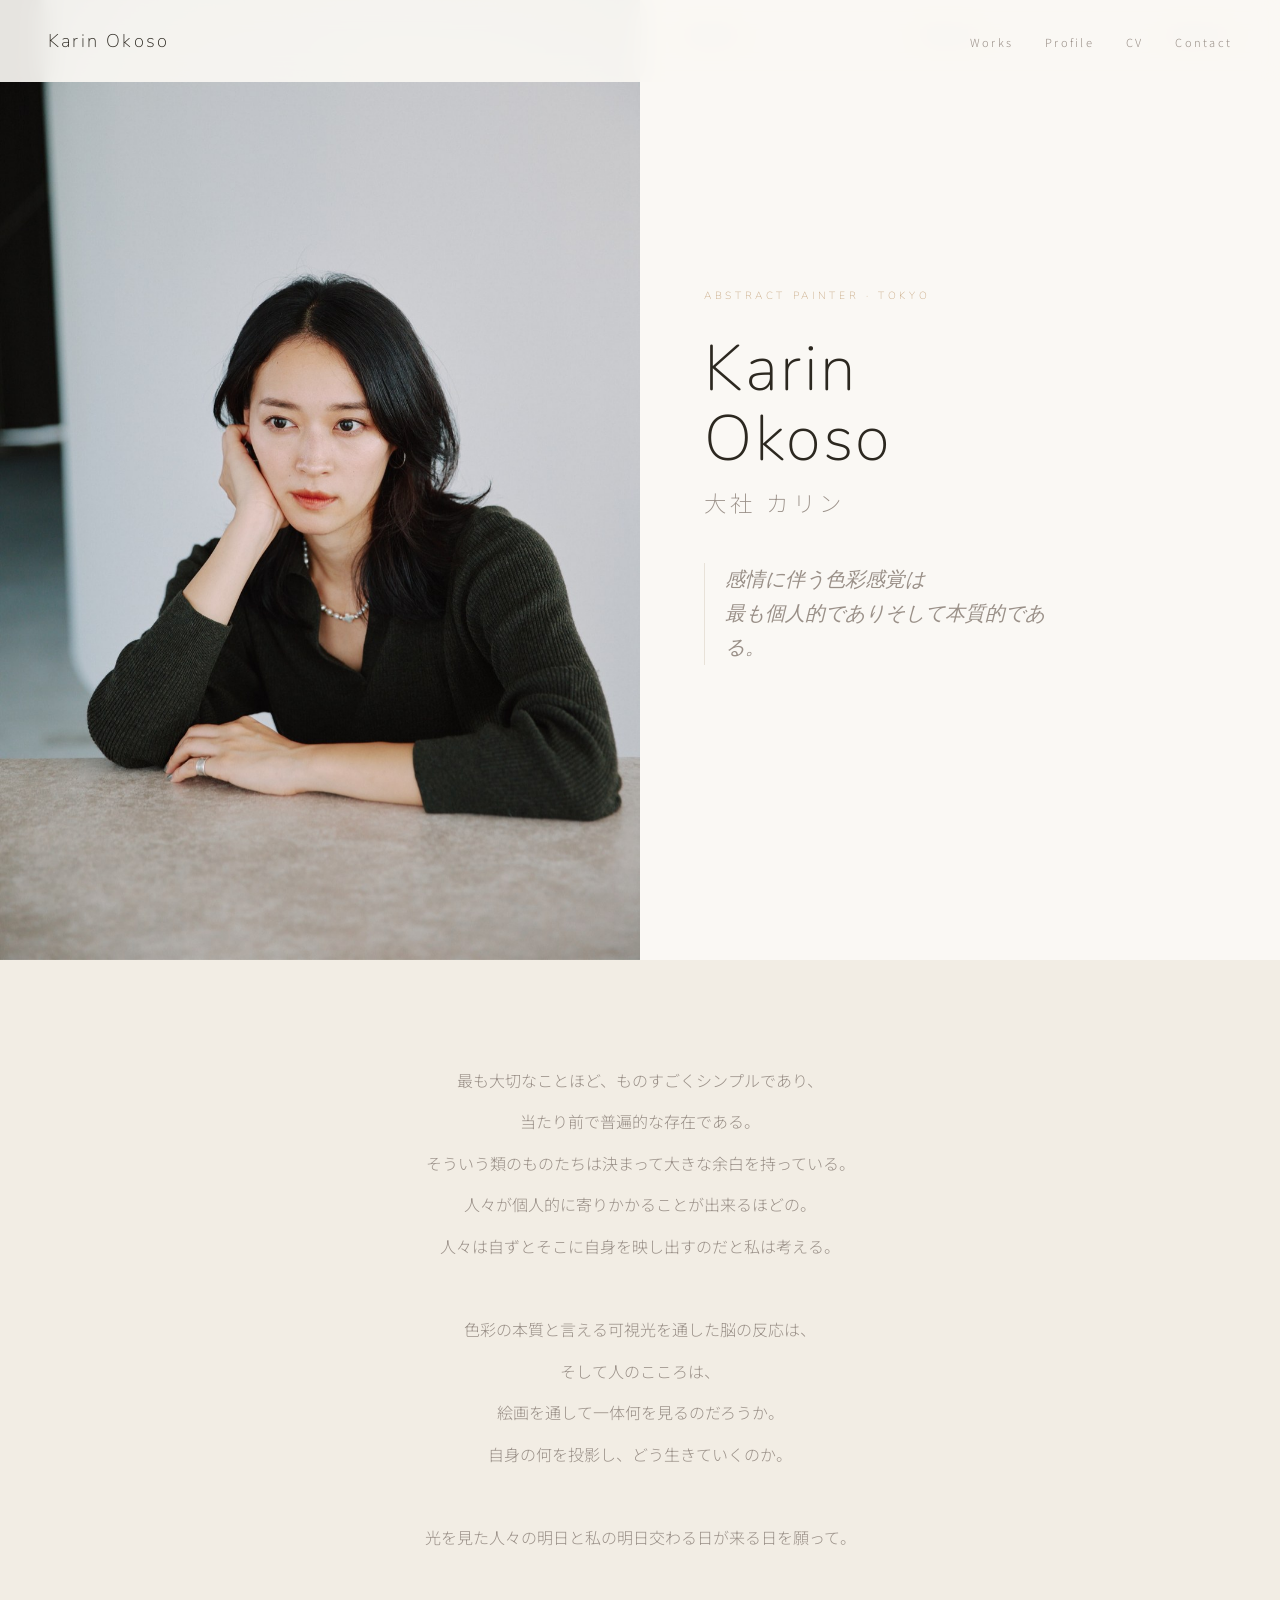
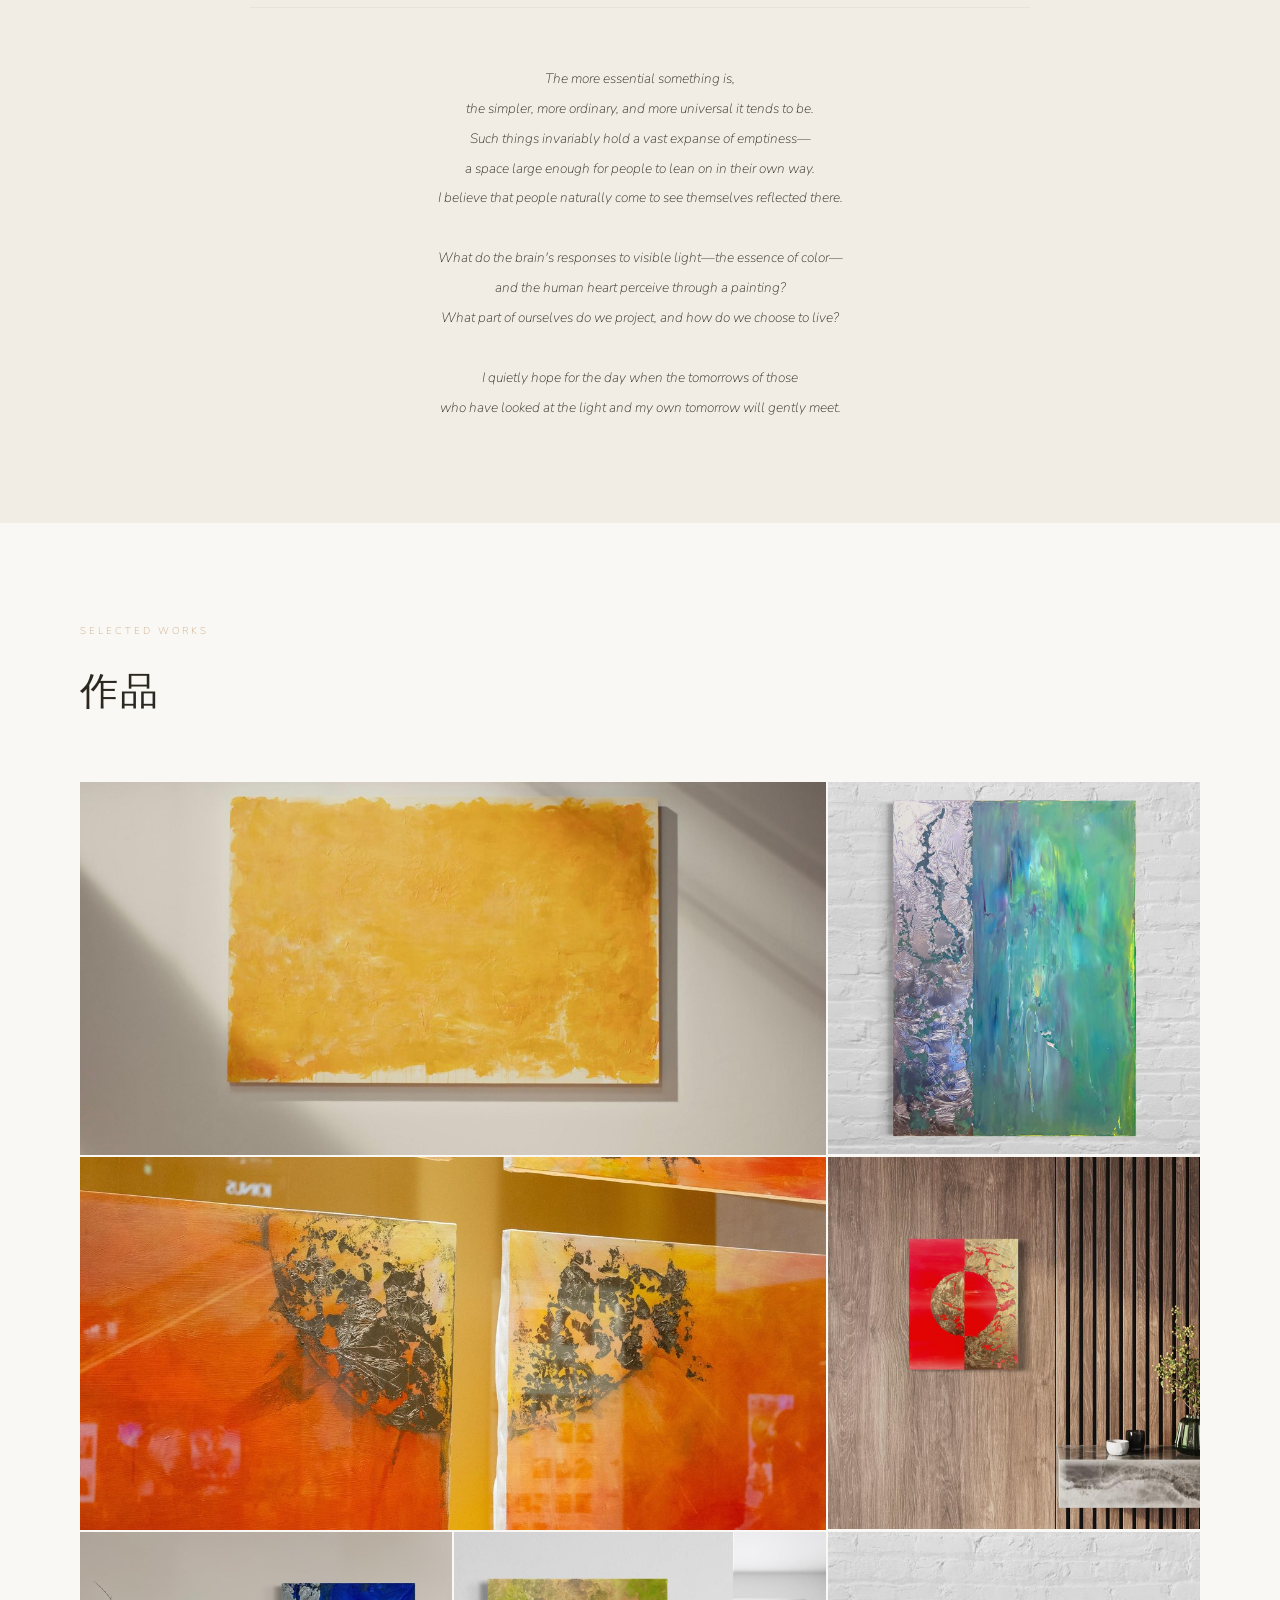
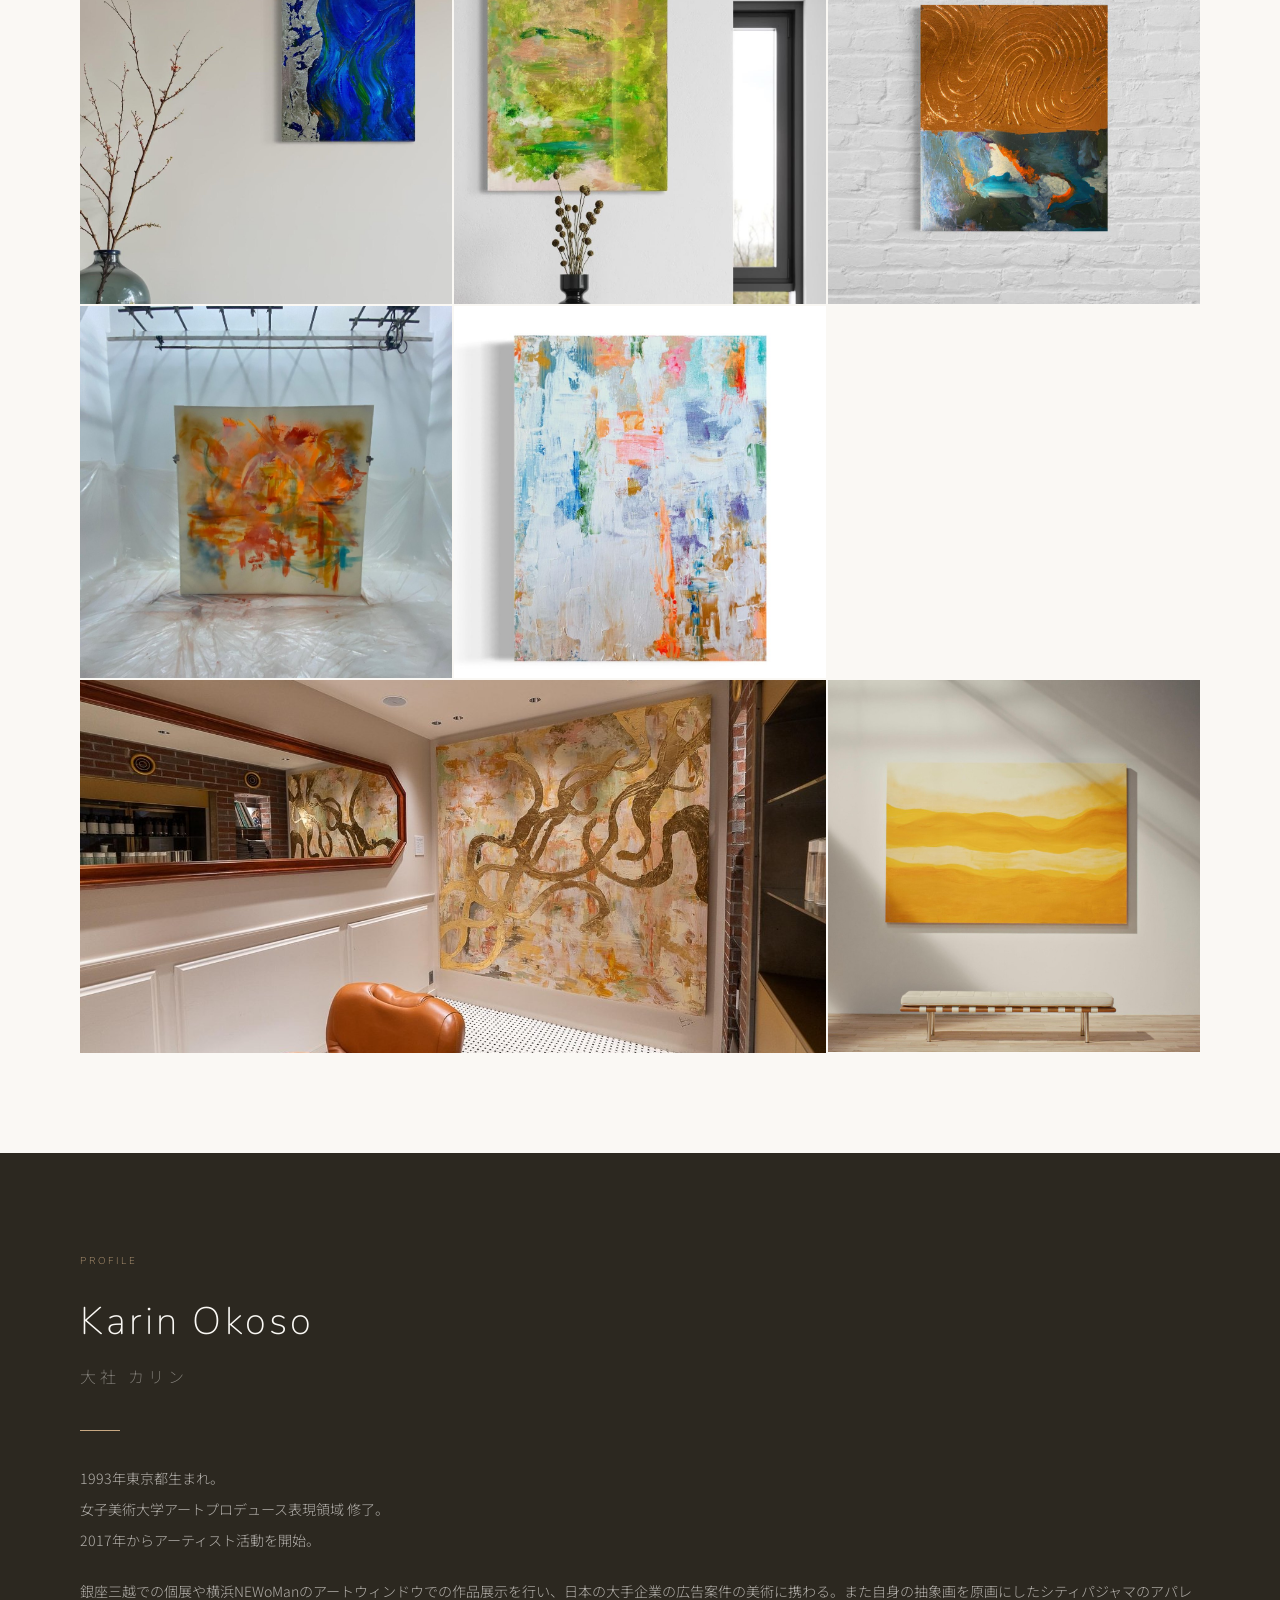
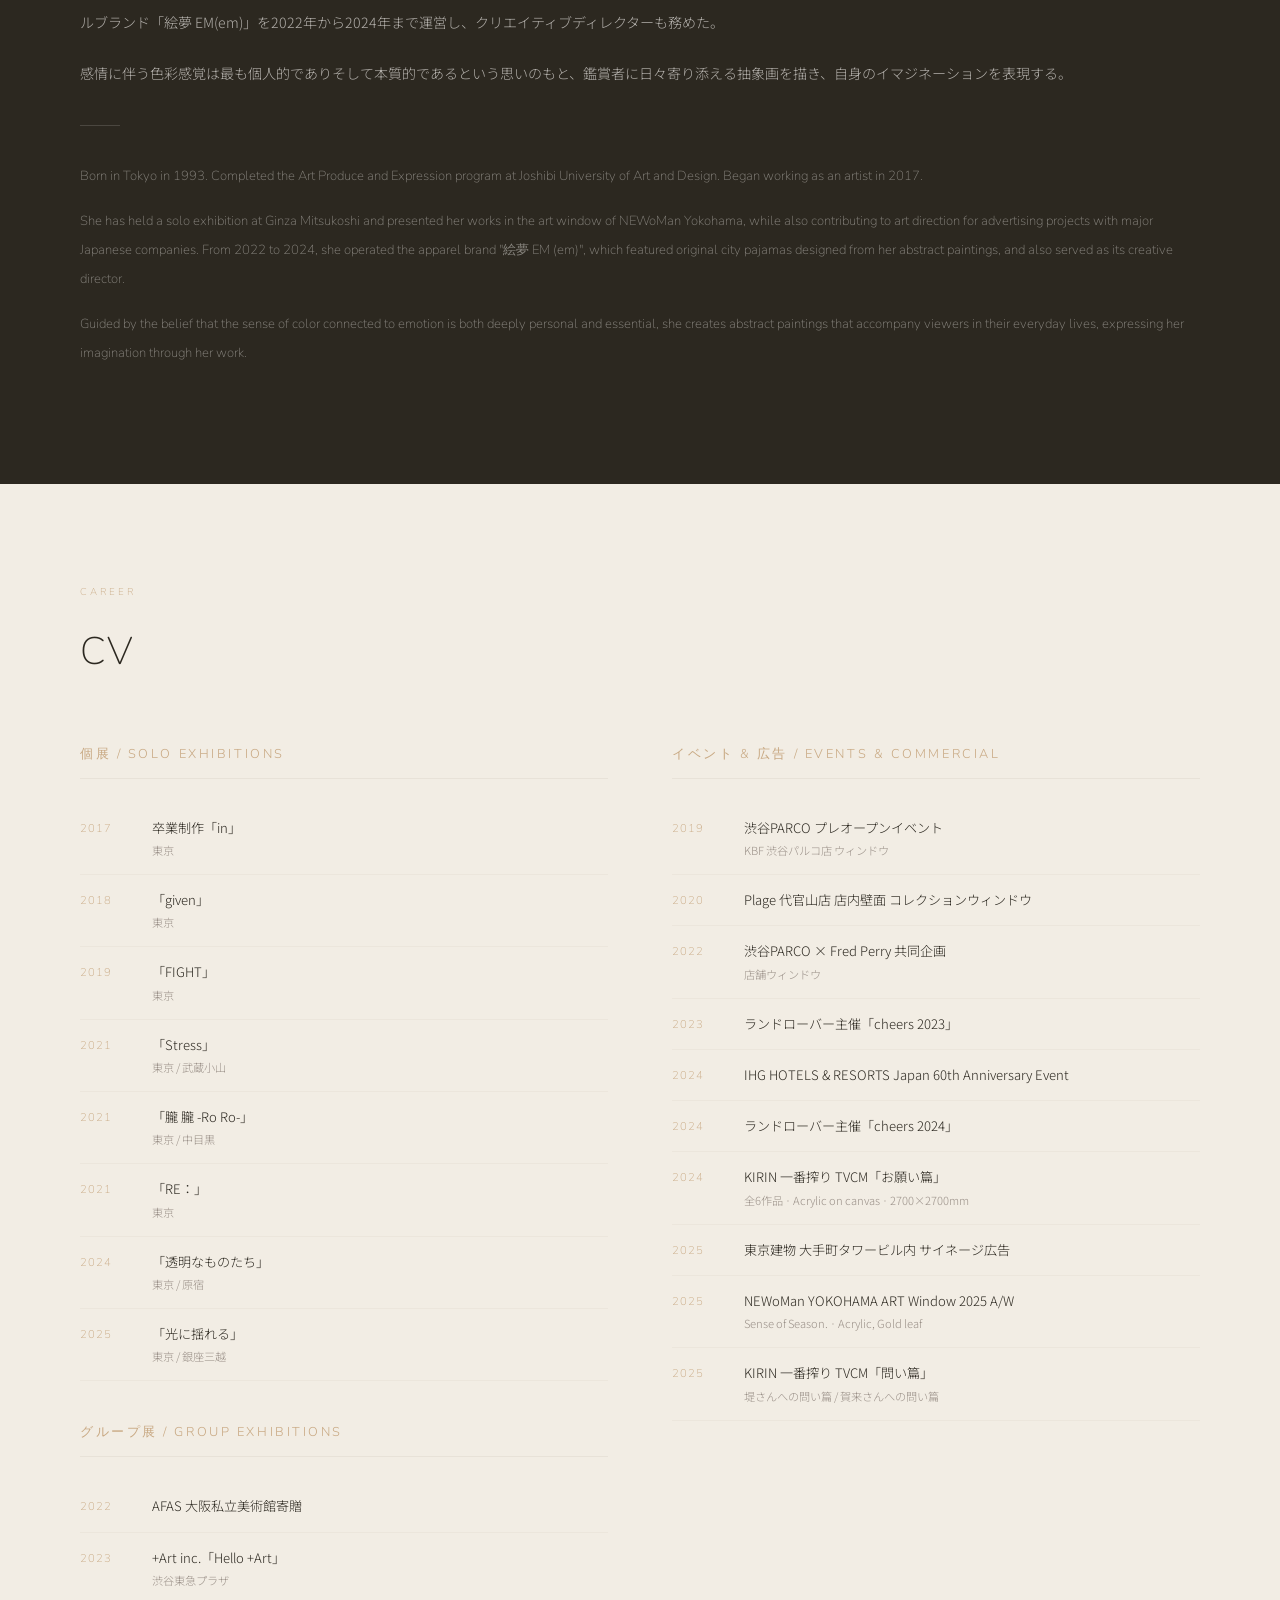
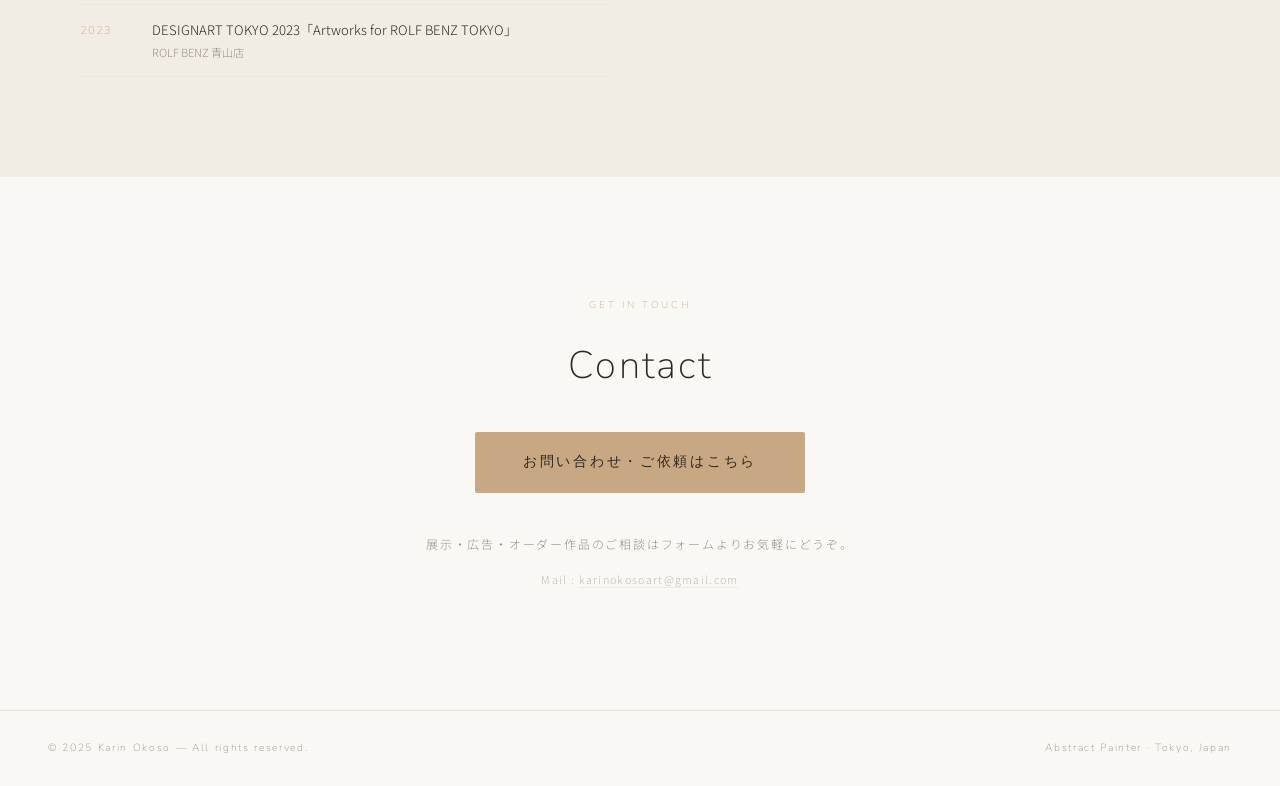
==== index.html @ 52ccb645 "Add files via upload" ====
<!DOCTYPE html>
<html lang="ja">
<head>
<meta charset="UTF-8"/>
<meta name="viewport" content="width=device-width,initial-scale=1.0"/>
<title>Karin Okoso — Artist</title>
<link rel="preconnect" href="https://fonts.googleapis.com"/>
<link rel="preconnect" href="https://fonts.gstatic.com" crossorigin/>
<link href="https://fonts.googleapis.com/css2?family=Nunito:ital,wght@0,200;0,300;0,400;1,200;1,300&family=Noto+Sans+JP:wght@200;300;400&display=swap" rel="stylesheet"/>
<style>
*,*::before,*::after{box-sizing:border-box;margin:0;padding:0}
:root{
  --cream:#faf8f4;
  --warm:#f2ede4;
  --stone:#e8e2d8;
  --muted:#9a9088;
  --ink:#2c2820;
  --accent:#c8a882;
}
html{scroll-behavior:smooth}
body{
  background:var(--cream);
  color:var(--ink);
  font-family:'Noto Sans JP',sans-serif;
  font-weight:300;
  line-height:1.8;
  overflow-x:hidden;
}

/* ── NAV ── */
nav{
  position:fixed;top:0;left:0;right:0;z-index:100;
  display:flex;align-items:center;justify-content:space-between;
  padding:24px 48px;
  background:rgba(250,248,244,0.92);
  backdrop-filter:blur(12px);
  border-bottom:1px solid transparent;
  transition:border-color 0.3s;
}
nav.scrolled{border-color:var(--stone)}
.nav-name{
  font-family:'Nunito',sans-serif;
  font-weight:200;
  font-size:1.15rem;
  letter-spacing:0.12em;
  color:var(--ink);
  text-decoration:none;
}
.nav-links{display:flex;gap:32px;list-style:none}
.nav-links a{
  font-size:0.7rem;
  letter-spacing:0.2em;
  color:var(--muted);
  text-decoration:none;
  transition:color 0.2s;
}
.nav-links a:hover{color:var(--ink)}

/* ── HERO ── */
.hero{
  min-height:100vh;
  display:grid;
  grid-template-columns:1fr 1fr;
}
.hero-image{
  position:relative;
  overflow:hidden;
  background:#e8e2d8;
}
.hero-image img{
  width:100%;height:100%;
  object-fit:cover;
  object-position:center top;
  display:block;
  animation:heroFade 1.4s ease forwards;
}
.hero-text{
  display:flex;flex-direction:column;
  justify-content:center;
  padding:120px 72px 80px 64px;
  animation:slideUp 1s 0.3s ease both;
}
.hero-label{
  font-family:'Nunito',sans-serif;
  font-weight:200;
  font-size:0.65rem;
  letter-spacing:0.35em;
  text-transform:uppercase;
  color:var(--accent);
  margin-bottom:28px;
}
.hero-name{
  font-family:'Nunito',sans-serif;
  font-weight:200;
  font-size:clamp(2.8rem,5vw,4.8rem);
  line-height:1.1;
  letter-spacing:0.04em;
  color:var(--ink);
  margin-bottom:8px;
}
.hero-name-jp{
  font-family:'Noto Sans JP',sans-serif;
  font-weight:200;
  font-size:clamp(1rem,1.8vw,1.4rem);
  letter-spacing:0.2em;
  color:var(--muted);
  margin-bottom:40px;
}
.hero-tagline{
  font-family:'Nunito',sans-serif;
  font-weight:200;
  font-style:italic;
  font-size:clamp(1rem,1.6vw,1.25rem);
  line-height:1.7;
  color:var(--muted);
  max-width:380px;
  margin-bottom:48px;
  padding-left:20px;
  border-left:1px solid var(--stone);
}
.hero-nav{display:flex;gap:32px}
.hero-nav a{
  font-size:0.7rem;
  letter-spacing:0.2em;
  text-transform:uppercase;
  color:var(--ink);
  text-decoration:none;
  padding-bottom:4px;
  border-bottom:1px solid var(--stone);
  transition:border-color 0.2s,color 0.2s;
}
.hero-nav a:hover{border-color:var(--accent);color:var(--accent)}

/* ── SECTION BASE ── */
section{padding:100px 80px}
.section-tag{
  font-family:'Nunito',sans-serif;
  font-weight:200;
  font-size:0.62rem;
  letter-spacing:0.3em;
  text-transform:uppercase;
  color:var(--accent);
  margin-bottom:16px;
}
.section-title{
  font-family:'Nunito',sans-serif;
  font-weight:200;
  font-size:clamp(1.8rem,3vw,2.8rem);
  letter-spacing:0.06em;
  color:var(--ink);
  margin-bottom:56px;
}
.divider{
  width:48px;height:1px;
  background:var(--stone);
  margin:20px 0 56px;
}

/* ── STATEMENT ── */
.statement{
  background:var(--warm);
  padding:100px 80px;
}
.statement-inner{
  max-width:780px;
  margin:0 auto;
  text-align:center;
}
.statement-quote{
  font-family:'Nunito',sans-serif;
  font-weight:200;
  font-style:italic;
  font-size:clamp(1.1rem,2vw,1.5rem);
  line-height:2.2;
  color:var(--ink);
  margin-bottom:0;
}
.statement-quote-jp{
  font-size:clamp(0.85rem,1.3vw,1rem);
  line-height:2.6;
  color:var(--muted);
  margin-bottom:56px;
  padding-bottom:48px;
  border-bottom:1px solid var(--stone);
}

/* ── WORKS GRID ── */
.works{background:var(--cream)}
.works-grid{
  display:grid;
  grid-template-columns:repeat(3,1fr);
  gap:2px;
}
.work-card{
  position:relative;overflow:hidden;
  background:var(--stone);
  aspect-ratio:1;
  cursor:pointer;
}
.work-card.wide{
  grid-column:span 2;
  aspect-ratio:unset;
}
.work-card.tall{
  grid-row:span 2;
  aspect-ratio:unset;
}
.work-card img{
  width:100%;height:100%;
  object-fit:cover;
  display:block;
  transition:transform 0.7s cubic-bezier(0.25,0.46,0.45,0.94);
}
.work-card:hover img{transform:scale(1.04)}
.work-info{
  position:absolute;bottom:0;left:0;right:0;
  padding:24px;
  background:linear-gradient(transparent,rgba(44,40,32,0.75));
  opacity:0;
  transform:translateY(8px);
  transition:opacity 0.35s,transform 0.35s;
}
.work-card:hover .work-info{opacity:1;transform:translateY(0)}
.work-info-category{
  font-size:0.58rem;
  letter-spacing:0.22em;
  text-transform:uppercase;
  color:rgba(250,248,244,0.7);
  margin-bottom:4px;
}
.work-info-title{
  font-family:'Nunito',sans-serif;
  font-weight:300;
  font-size:0.95rem;
  letter-spacing:0.08em;
  color:#faf8f4;
}
.work-info-meta{
  font-size:0.6rem;
  color:rgba(250,248,244,0.55);
  margin-top:4px;
}

/* ── PROFILE ── */
.profile{
  background:var(--ink);
  color:var(--cream);
}
.profile-grid{
  display:grid;
  grid-template-columns:1fr;
  max-width:780px;
  margin:0 auto;
}



.profile-content .section-tag{color:var(--accent)}
.profile-name{
  font-family:'Nunito',sans-serif;
  font-weight:200;
  font-size:clamp(1.8rem,3vw,2.8rem);
  letter-spacing:0.08em;
  margin-bottom:6px;
  color:var(--cream);
}
.profile-name-jp{
  font-family:'Noto Sans JP',sans-serif;
  font-weight:200;
  font-size:1rem;
  letter-spacing:0.25em;
  color:rgba(250,248,244,0.45);
  margin-bottom:40px;
}
.profile-divider{
  width:40px;height:1px;
  background:var(--accent);
  margin-bottom:32px;
}
.profile-text{
  font-size:0.88rem;
  line-height:2.2;
  color:rgba(250,248,244,0.65);
  margin-bottom:20px;
}
.profile-lang-block{
  margin-bottom:0;
}
.profile-lang-divider{
  width:40px;
  height:1px;
  background:rgba(250,248,244,0.15);
  margin:36px 0;
}
.profile-text-en{
  font-size:0.82rem;
  line-height:2.2;
  color:rgba(250,248,244,0.45);
  font-family:'Nunito',sans-serif;
  font-weight:200;
  margin-bottom:16px;
}

/* ── CV ── */
.cv{background:var(--warm)}
.cv-grid{
  display:grid;
  grid-template-columns:1fr 1fr;
  gap:64px;
}
.cv-section-title{
  font-family:'Nunito',sans-serif;
  font-weight:300;
  font-size:0.8rem;
  letter-spacing:0.2em;
  text-transform:uppercase;
  color:var(--accent);
  margin-bottom:24px;
  padding-bottom:12px;
  border-bottom:1px solid var(--stone);
}
.cv-item{
  display:grid;
  grid-template-columns:56px 1fr;
  gap:16px;
  padding:14px 0;
  border-bottom:1px solid rgba(232,226,216,0.6);
}
.cv-year{
  font-family:'Nunito',sans-serif;
  font-weight:200;
  font-size:0.7rem;
  letter-spacing:0.1em;
  color:var(--accent);
  padding-top:2px;
}
.cv-desc{
  font-size:0.82rem;
  line-height:1.7;
  color:var(--ink);
}
.cv-desc span{
  display:block;
  font-size:0.7rem;
  color:var(--muted);
  margin-top:2px;
}

/* ── CONTACT ── */
.contact{
  text-align:center;
  padding:120px 80px;
  background:var(--cream);
}
.contact-email{
  display:inline-block;
  font-family:'Nunito',sans-serif;
  font-weight:200;
  font-style:italic;
  font-size:clamp(1rem,2vw,1.5rem);
  color:var(--ink);
  text-decoration:none;
  letter-spacing:0.04em;
  border-bottom:1px solid var(--stone);
  padding-bottom:4px;
  transition:border-color 0.2s,color 0.2s;
  margin-bottom:48px;
  display:block;
}
.contact-email:hover{border-color:var(--accent);color:var(--accent)}
.contact-btn{
  display:inline-block;
  font-family:'Nunito',sans-serif;
  font-weight:400;
  font-size:0.85rem;
  letter-spacing:0.2em;
  text-transform:uppercase;
  color:var(--ink);
  background:var(--accent);
  text-decoration:none;
  padding:18px 48px;
  border-radius:2px;
  margin-bottom:40px;
  transition:background 0.25s,opacity 0.25s;
}
.contact-btn:hover{background:#b8926e;opacity:0.92;}

/* ── FOOTER ── */
footer{
  padding:28px 48px;
  display:flex;justify-content:space-between;align-items:center;
  border-top:1px solid var(--stone);
  background:var(--cream);
}
footer p{
  font-family:'Nunito',sans-serif;
  font-weight:200;
  font-size:0.65rem;
  letter-spacing:0.16em;
  color:var(--muted);
}

/* ── ANIMATIONS ── */
@keyframes heroFade{from{opacity:0;transform:scale(1.03)}to{opacity:1;transform:scale(1)}}
@keyframes slideUp{from{opacity:0;transform:translateY(30px)}to{opacity:1;transform:translateY(0)}}
.reveal{
  opacity:0;transform:translateY(28px);
  transition:opacity 0.9s ease,transform 0.9s ease;
}
.reveal.in{opacity:1;transform:translateY(0)}

/* ── RESPONSIVE ── */
@media(max-width:900px){
  nav{padding:20px 24px}
  .nav-links{display:none}
  .hero{grid-template-columns:1fr}
  .hero-image{min-height:55vw}
  .hero-text{padding:60px 28px 60px}
  section{padding:72px 28px}
  .statement{padding:72px 28px}
  .contact{padding:72px 28px}
  .works-grid{grid-template-columns:1fr 1fr}
  .work-card.wide{grid-column:span 1;aspect-ratio:1}
  .work-card.tall{grid-row:span 1;aspect-ratio:1}
  .profile-grid{grid-template-columns:1fr}
  
  .cv-grid{grid-template-columns:1fr}
  footer{flex-direction:column;gap:8px;text-align:center}
}
</style>
</head>
<body>

<!-- NAV -->
<nav id="nav">
  <a href="#" class="nav-name">Karin Okoso</a>
  <ul class="nav-links">
    <li><a href="#works">Works</a></li>
    <li><a href="#profile">Profile</a></li>
    <li><a href="#cv">CV</a></li>
    <li><a href="#contact">Contact</a></li>
  </ul>
</nav>

<!-- HERO -->
<section class="hero" style="padding:0">
  <div class="hero-image">
    <img src="[data-uri]" alt="Karin Okoso"/>
  </div>
  <div class="hero-text">
    <p class="hero-label">Abstract Painter · Tokyo</p>
    <h1 class="hero-name">Karin<br>Okoso</h1>
    <p class="hero-name-jp">大社 カリン</p>
    <p class="hero-tagline">感情に伴う色彩感覚は<br>最も個人的でありそして本質的である。</p>
    <nav class="hero-nav">
      <a href="#works">Works</a>
      <a href="#profile">Profile</a>
      <a href="#contact">Contact</a>
    </nav>
  </div>
</section>

<!-- STATEMENT -->
<div class="statement">
  <div class="statement-inner reveal">
    <p class="statement-quote-jp">
      最も大切なことほど、ものすごくシンプルであり、<br>
      当たり前で普遍的な存在である。<br>
      そういう類のものたちは決まって大きな余白を持っている。<br>
      人々が個人的に寄りかかることが出来るほどの。<br>
      人々は自ずとそこに自身を映し出すのだと私は考える。<br><br>
      色彩の本質と言える可視光を通した脳の反応は、<br>
      そして人のこころは、<br>
      絵画を通して一体何を見るのだろうか。<br>
      自身の何を投影し、どう生きていくのか。<br><br>
      光を見た人々の明日と私の明日交わる日が来る日を願って。
    </p>
    <p class="statement-quote" style="font-size:0.85rem;margin-bottom:0">
      The more essential something is,<br>
      the simpler, more ordinary, and more universal it tends to be.<br>
      Such things invariably hold a vast expanse of emptiness—<br>
      a space large enough for people to lean on in their own way.<br>
      I believe that people naturally come to see themselves reflected there.<br><br>
      What do the brain's responses to visible light—the essence of color—<br>
      and the human heart perceive through a painting?<br>
      What part of ourselves do we project, and how do we choose to live?<br><br>
      I quietly hope for the day when the tomorrows of those<br>
      who have looked at the light and my own tomorrow will gently meet.
    </p>
  </div>
</div>

<!-- WORKS -->
<section class="works" id="works">
  <p class="section-tag reveal">Selected Works</p>
  <h2 class="section-title reveal">作品</h2>
  <div class="works-grid reveal">

    <!-- KIRIN 問い編 — wide -->
    <div class="work-card wide" style="aspect-ratio:2/1">
      <img src="[data-uri]" alt="KIRIN 一番搾り 問い編"/>
      <div class="work-info">
        <p class="work-info-category">Commercial · KIRIN</p>
        <p class="work-info-title">一番搾り TVCM「問い編」</p>
        <p class="work-info-meta">W:2700 × H:1700mm · Acrylic on canvas · 2025</p>
      </div>
    </div>

    <!-- LIGHT -->
    <div class="work-card">
      <img src="[data-uri]" alt="LIGHT"/>
      <div class="work-info">
        <p class="work-info-category">銀座三越個展</p>
        <p class="work-info-title">「LIGHT」</p>
        <p class="work-info-meta">W:650 × H:900mm · Acrylic, Silver Leaf · 2024</p>
      </div>
    </div>

    <!-- NEWoMan -->
    <div class="work-card wide" style="aspect-ratio:2/1">
      <img src="[data-uri]" alt="NEWoMan横浜 ART Window"/>
      <div class="work-info">
        <p class="work-info-category">NEWoMan 横浜 ART Window</p>
        <p class="work-info-title">2025 A/W「Sense of Season.」</p>
        <p class="work-info-meta">W:1303 × H:970mm ×4 · Acrylic, Gold leaf · 2025</p>
      </div>
    </div>

    <!-- 日 -->
    <div class="work-card">
      <img src="[data-uri]" alt="日"/>
      <div class="work-info">
        <p class="work-info-category">個人作品</p>
        <p class="work-info-title">「日」</p>
        <p class="work-info-meta">W:500 × H:606mm · Acrylic, Gold leaf · 2025</p>
      </div>
    </div>

    <!-- water002 -->
    <div class="work-card">
      <img src="[data-uri]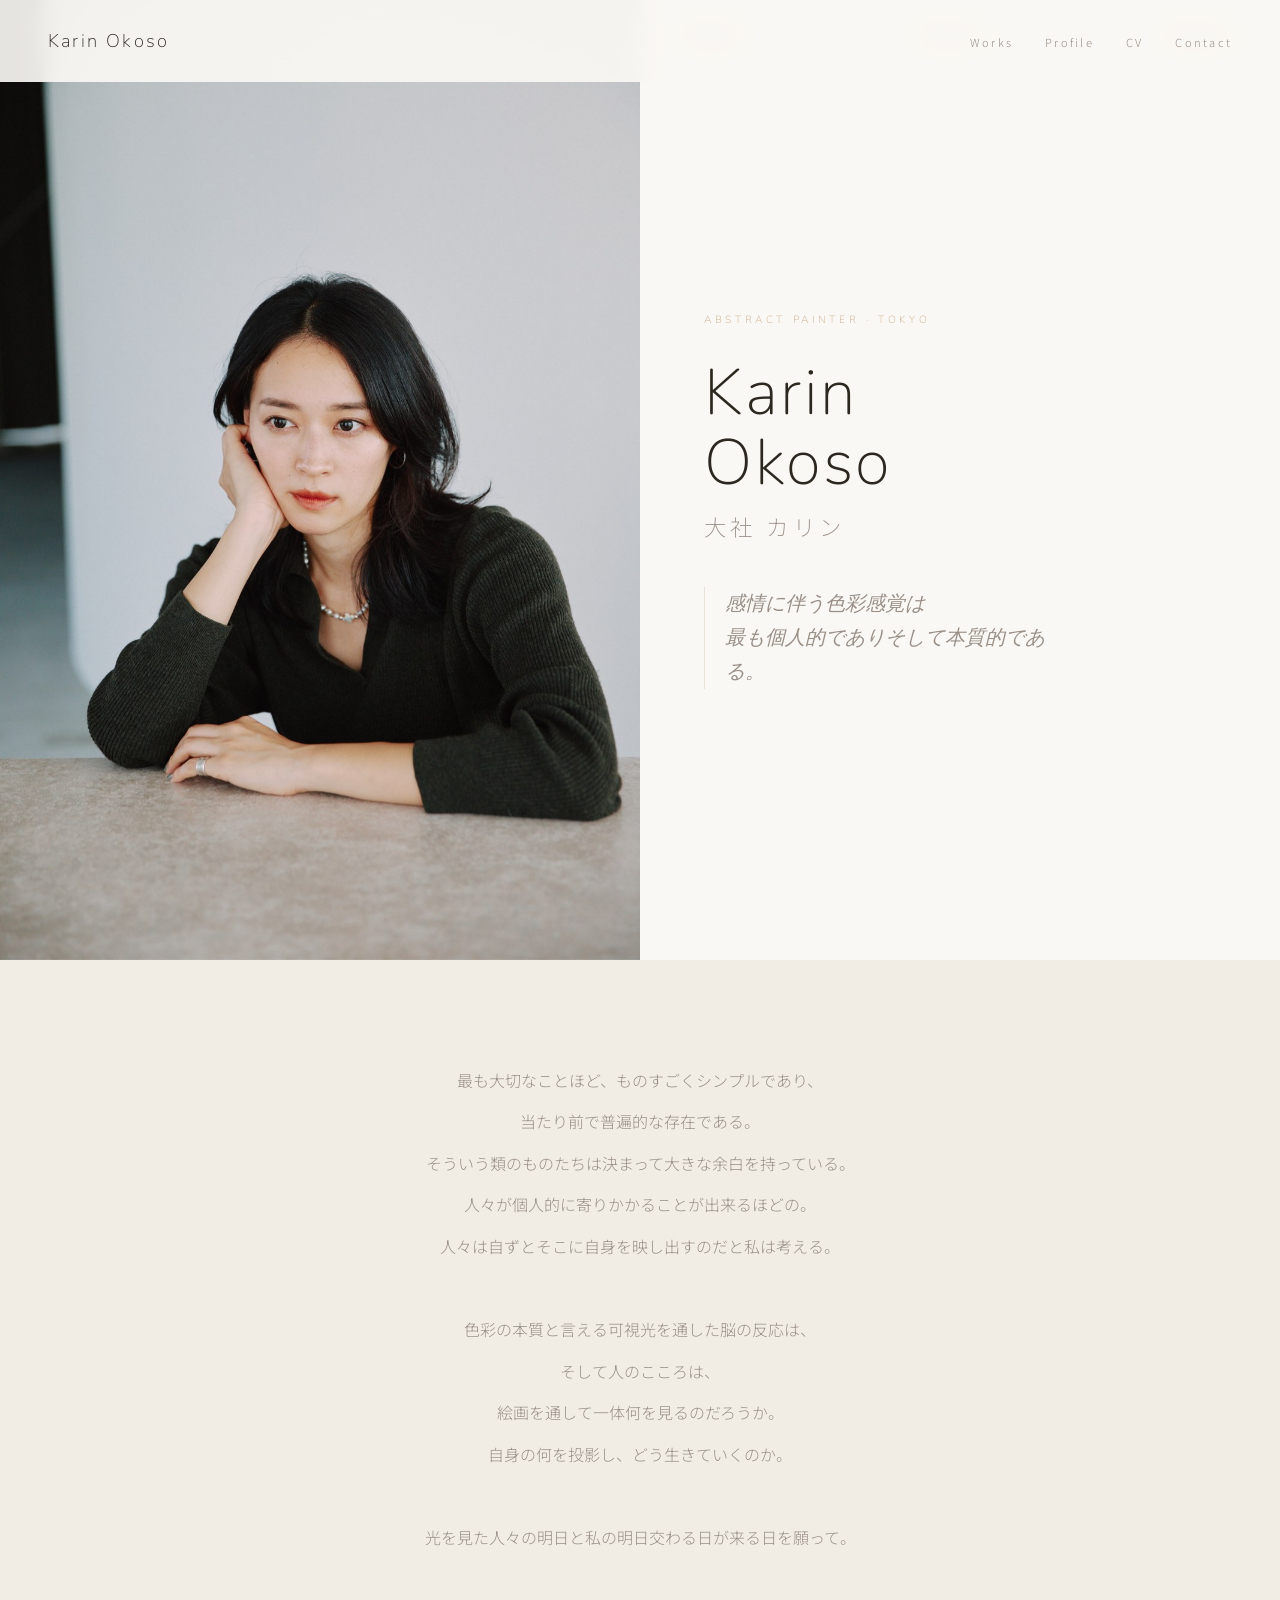
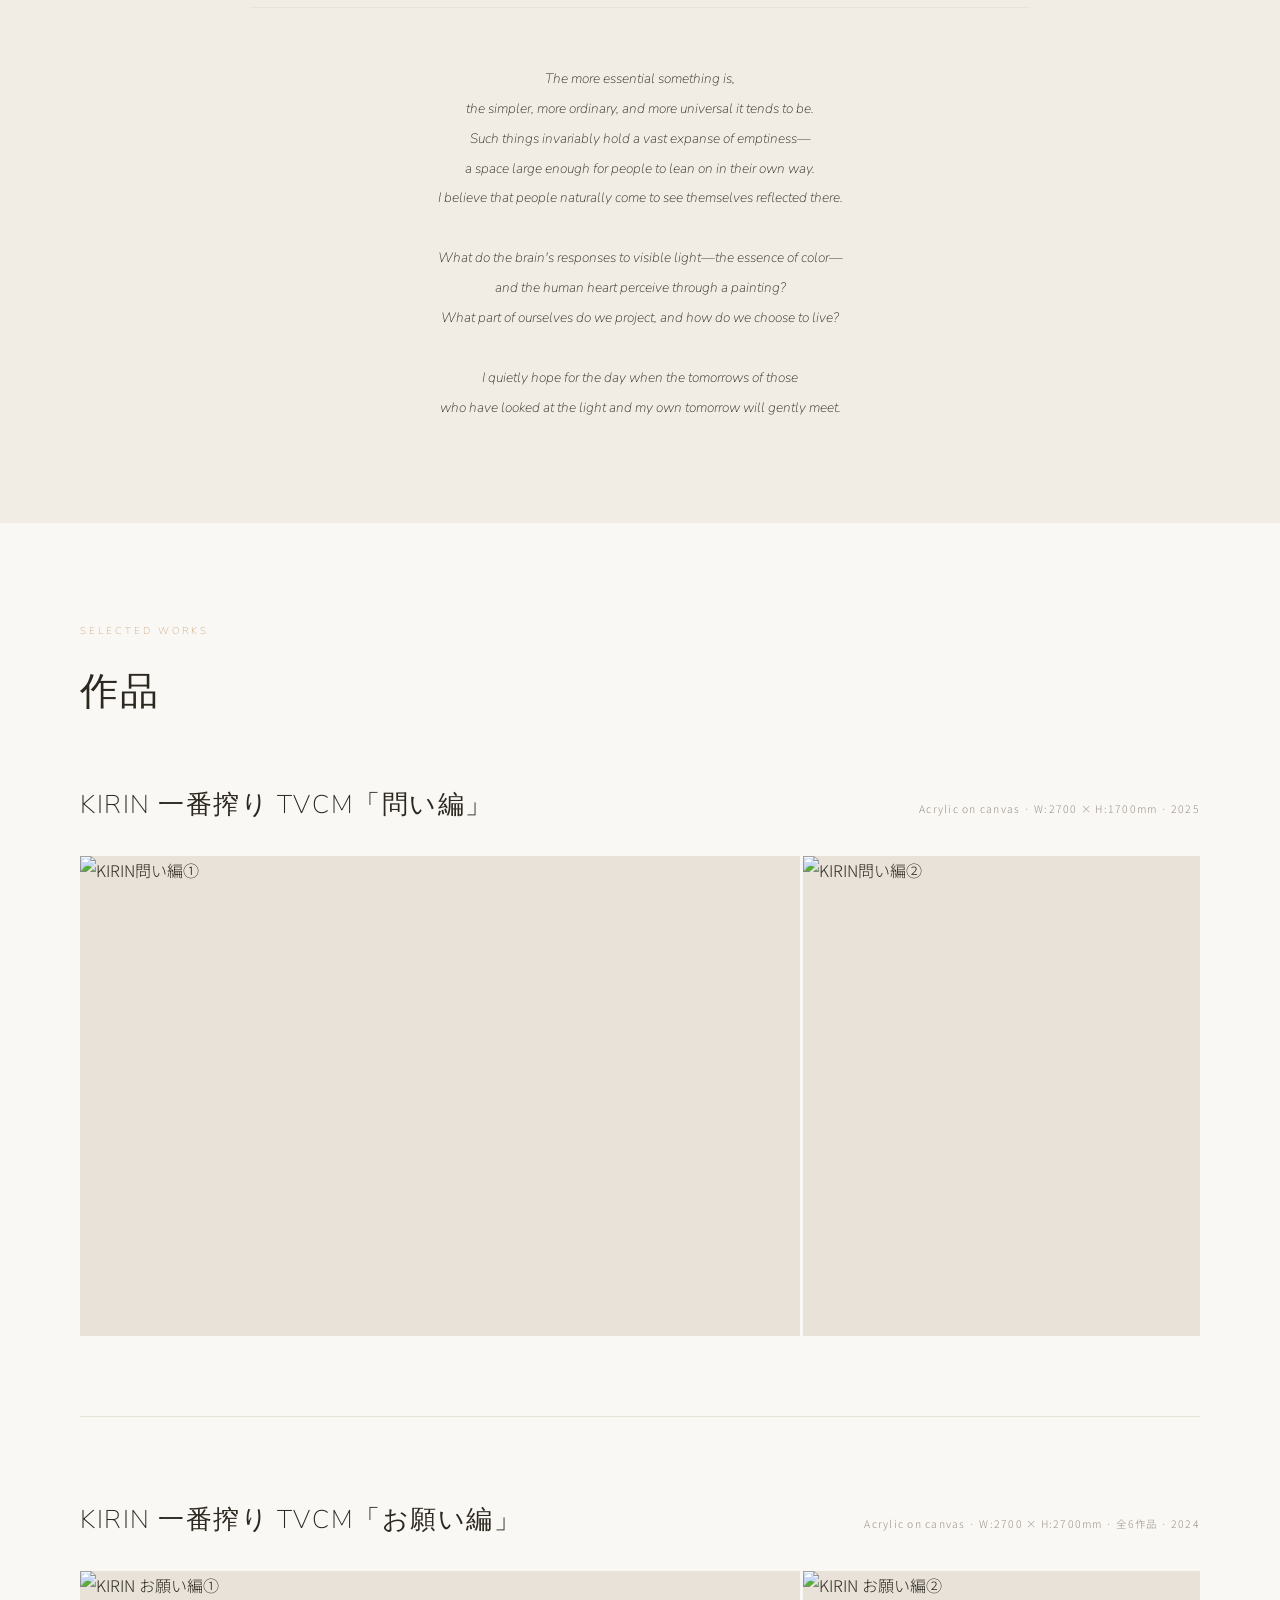
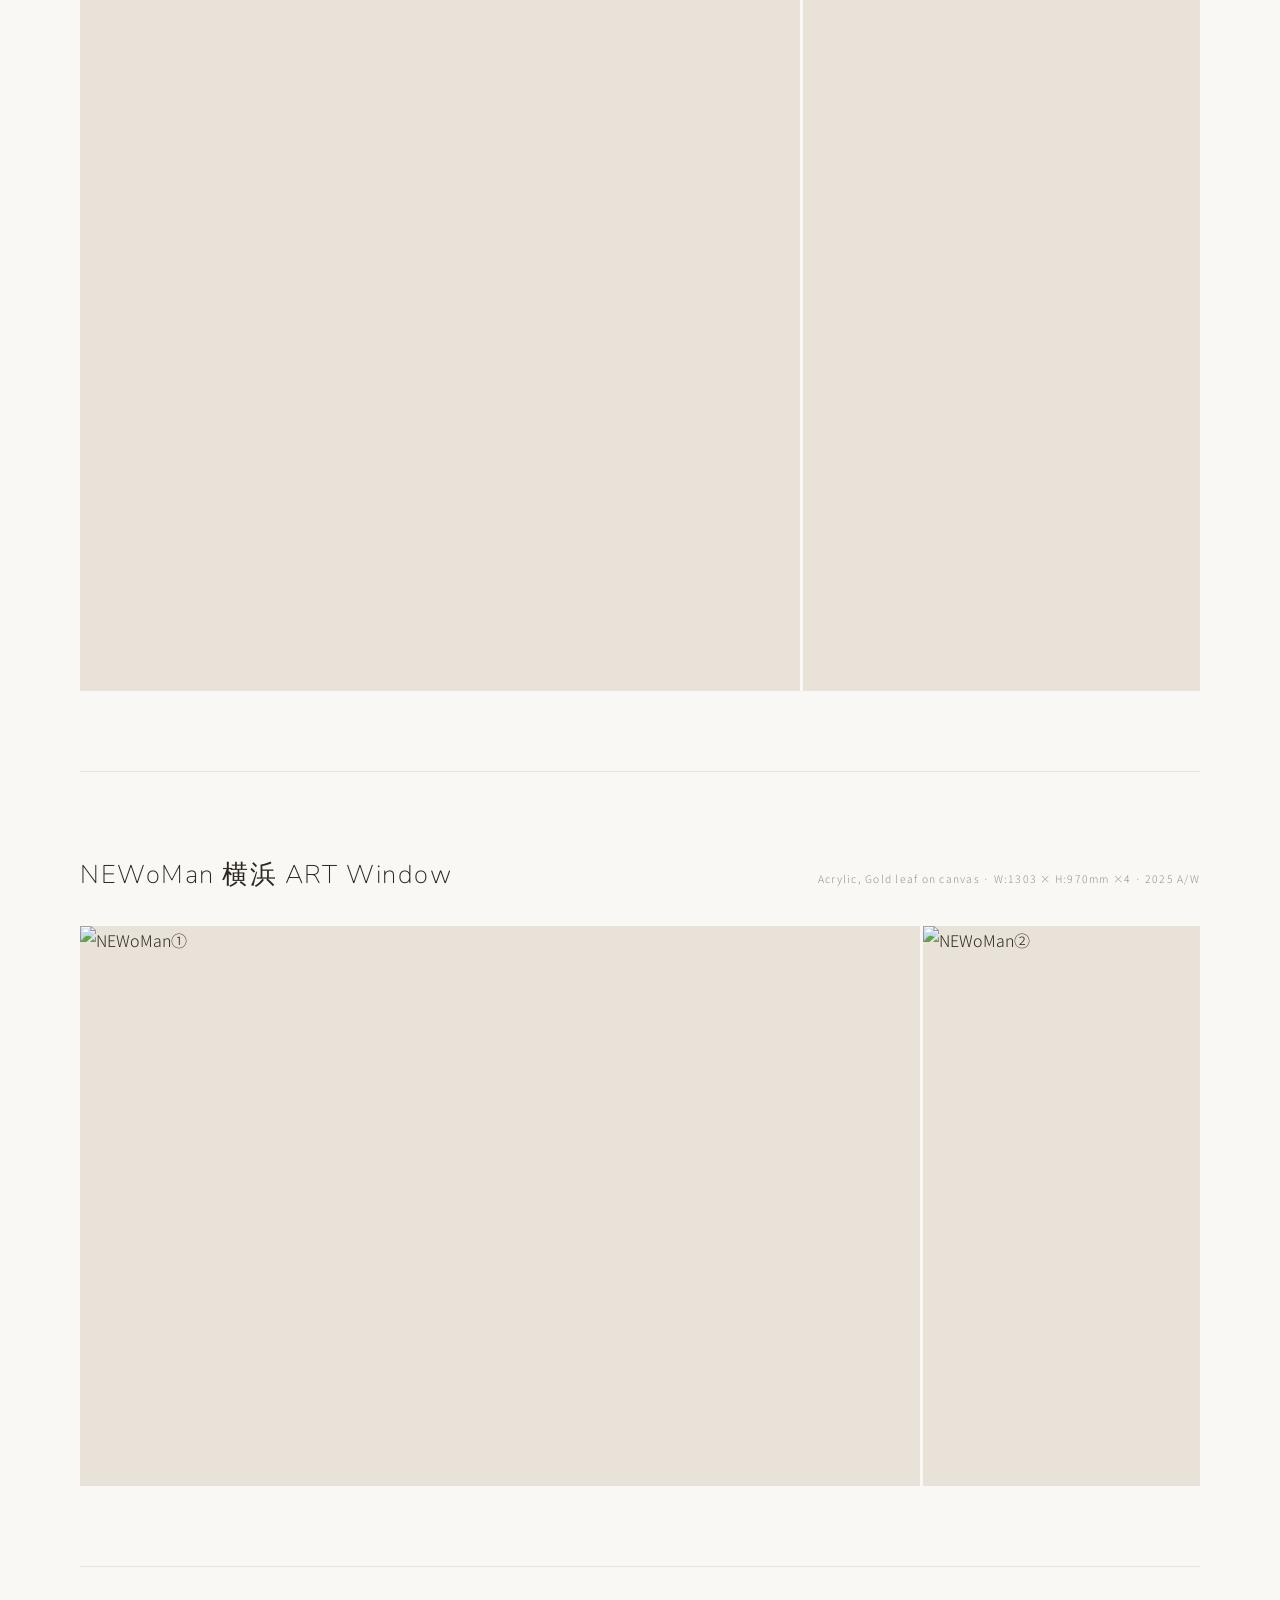
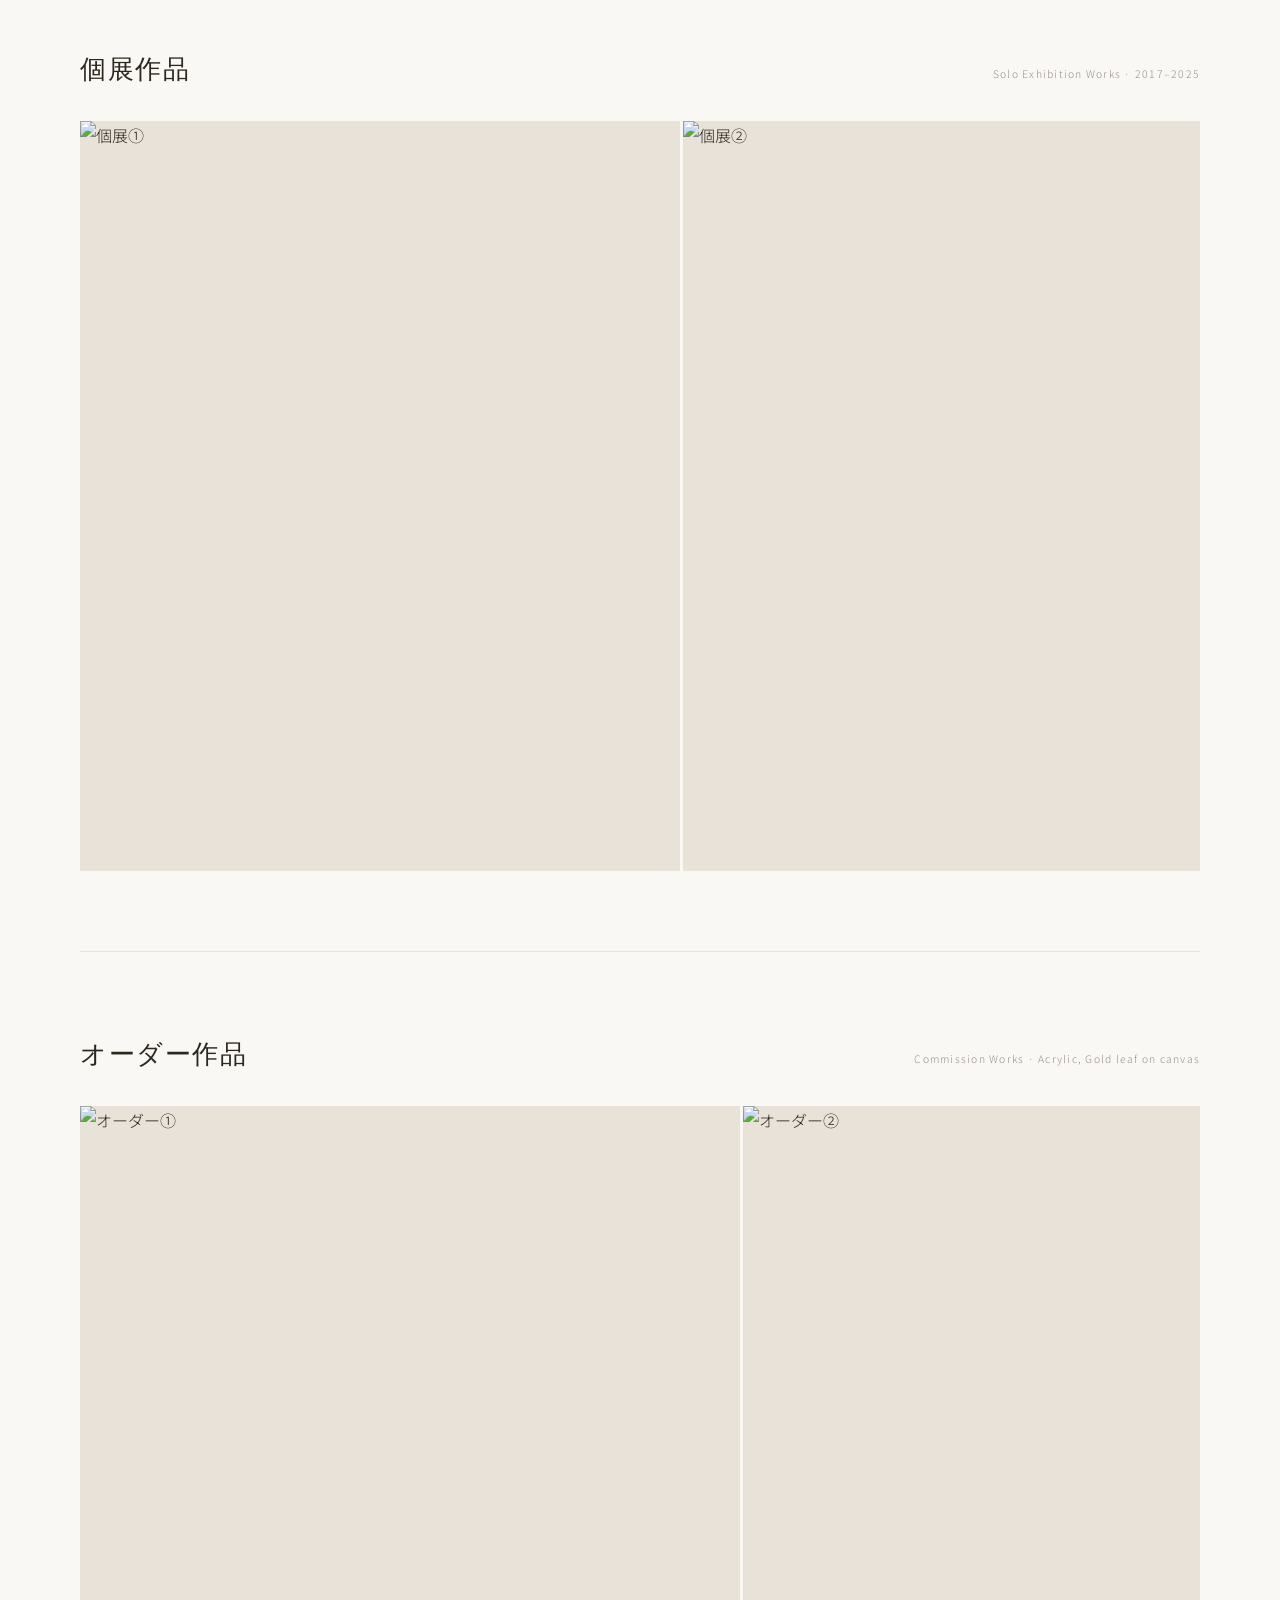
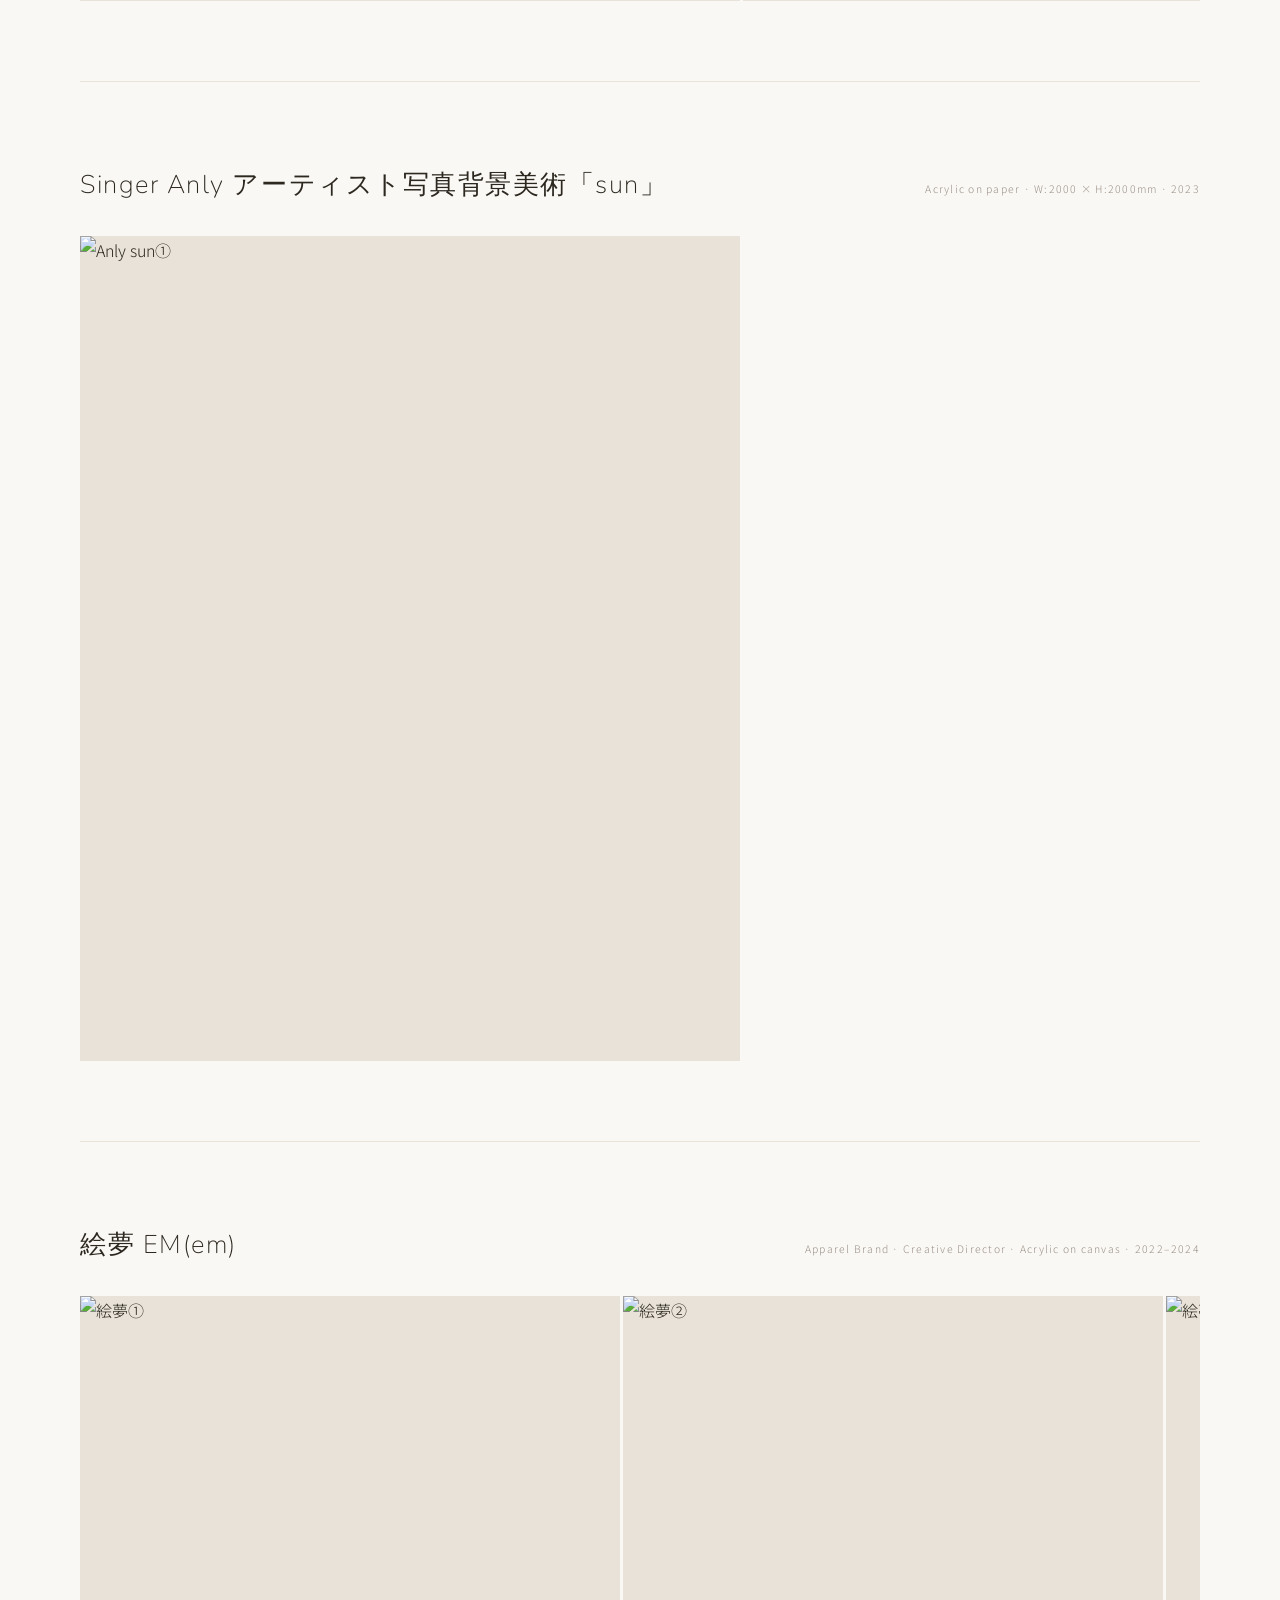
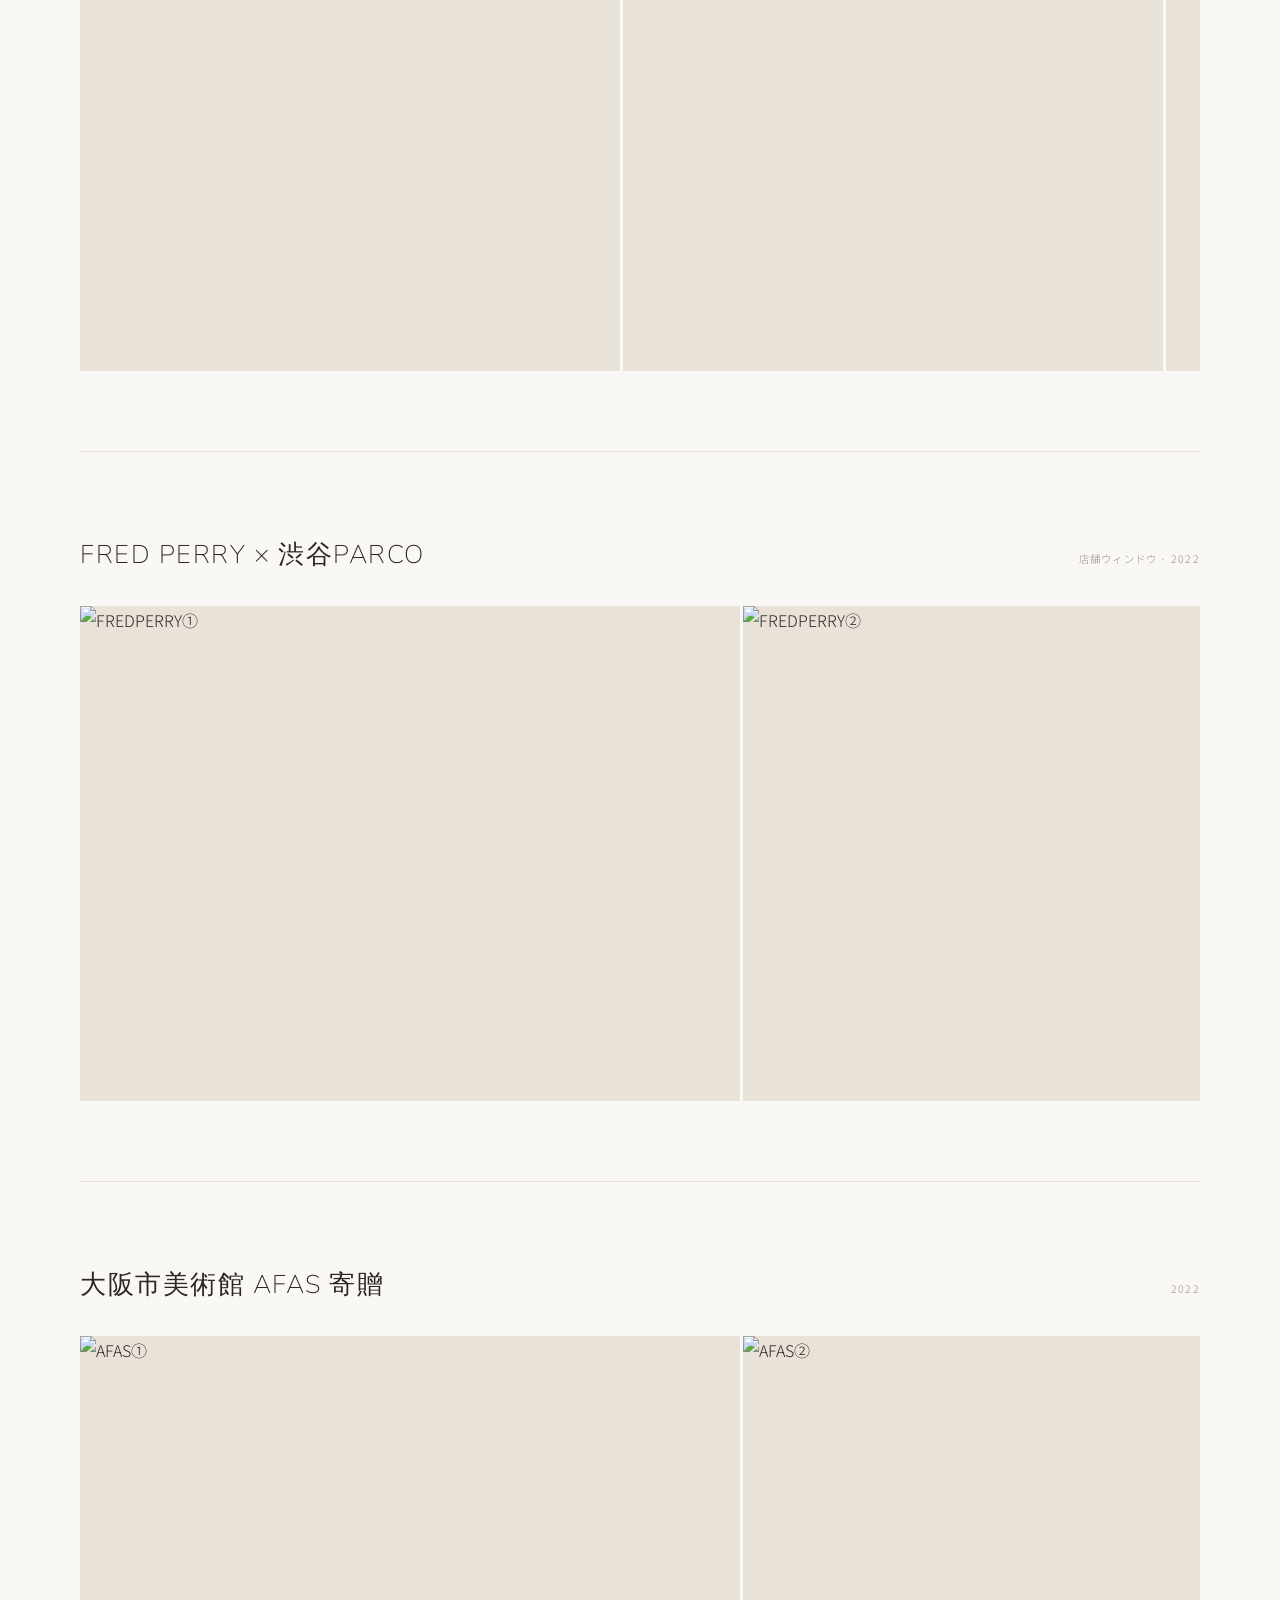
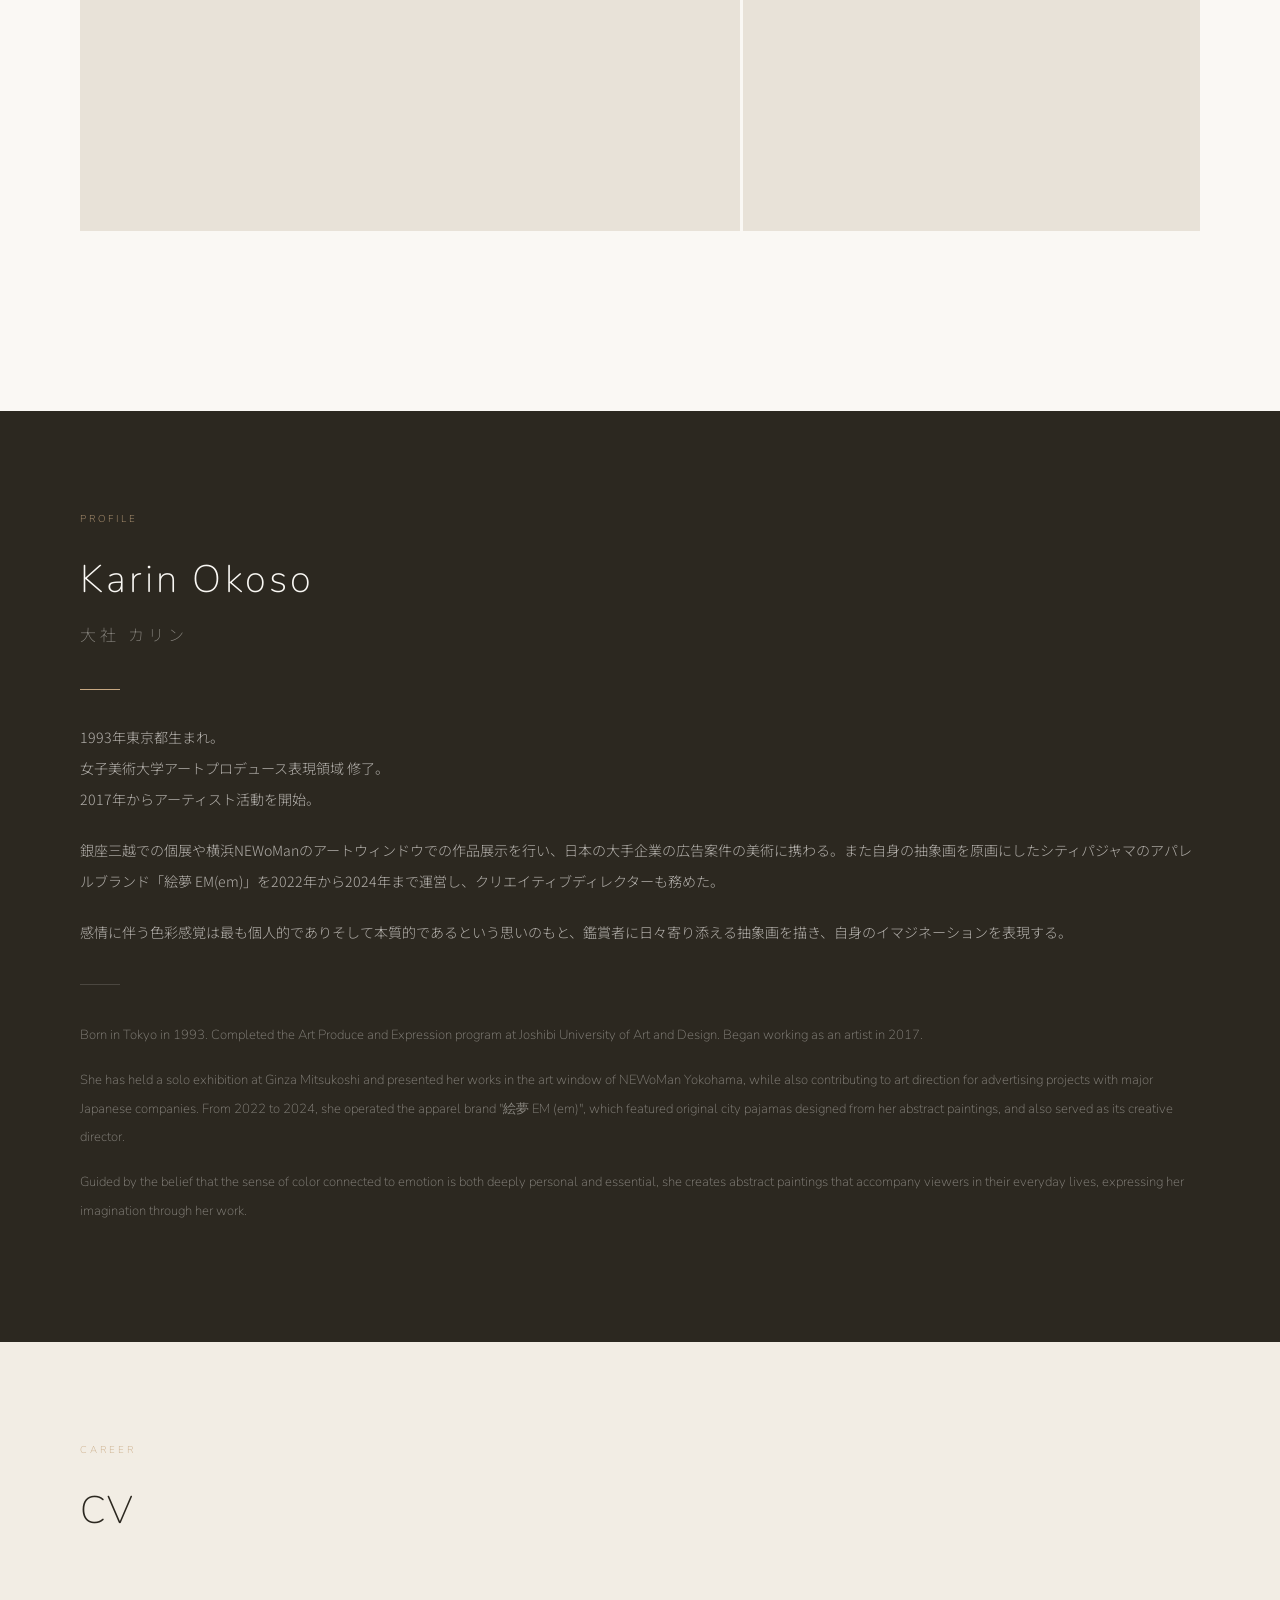
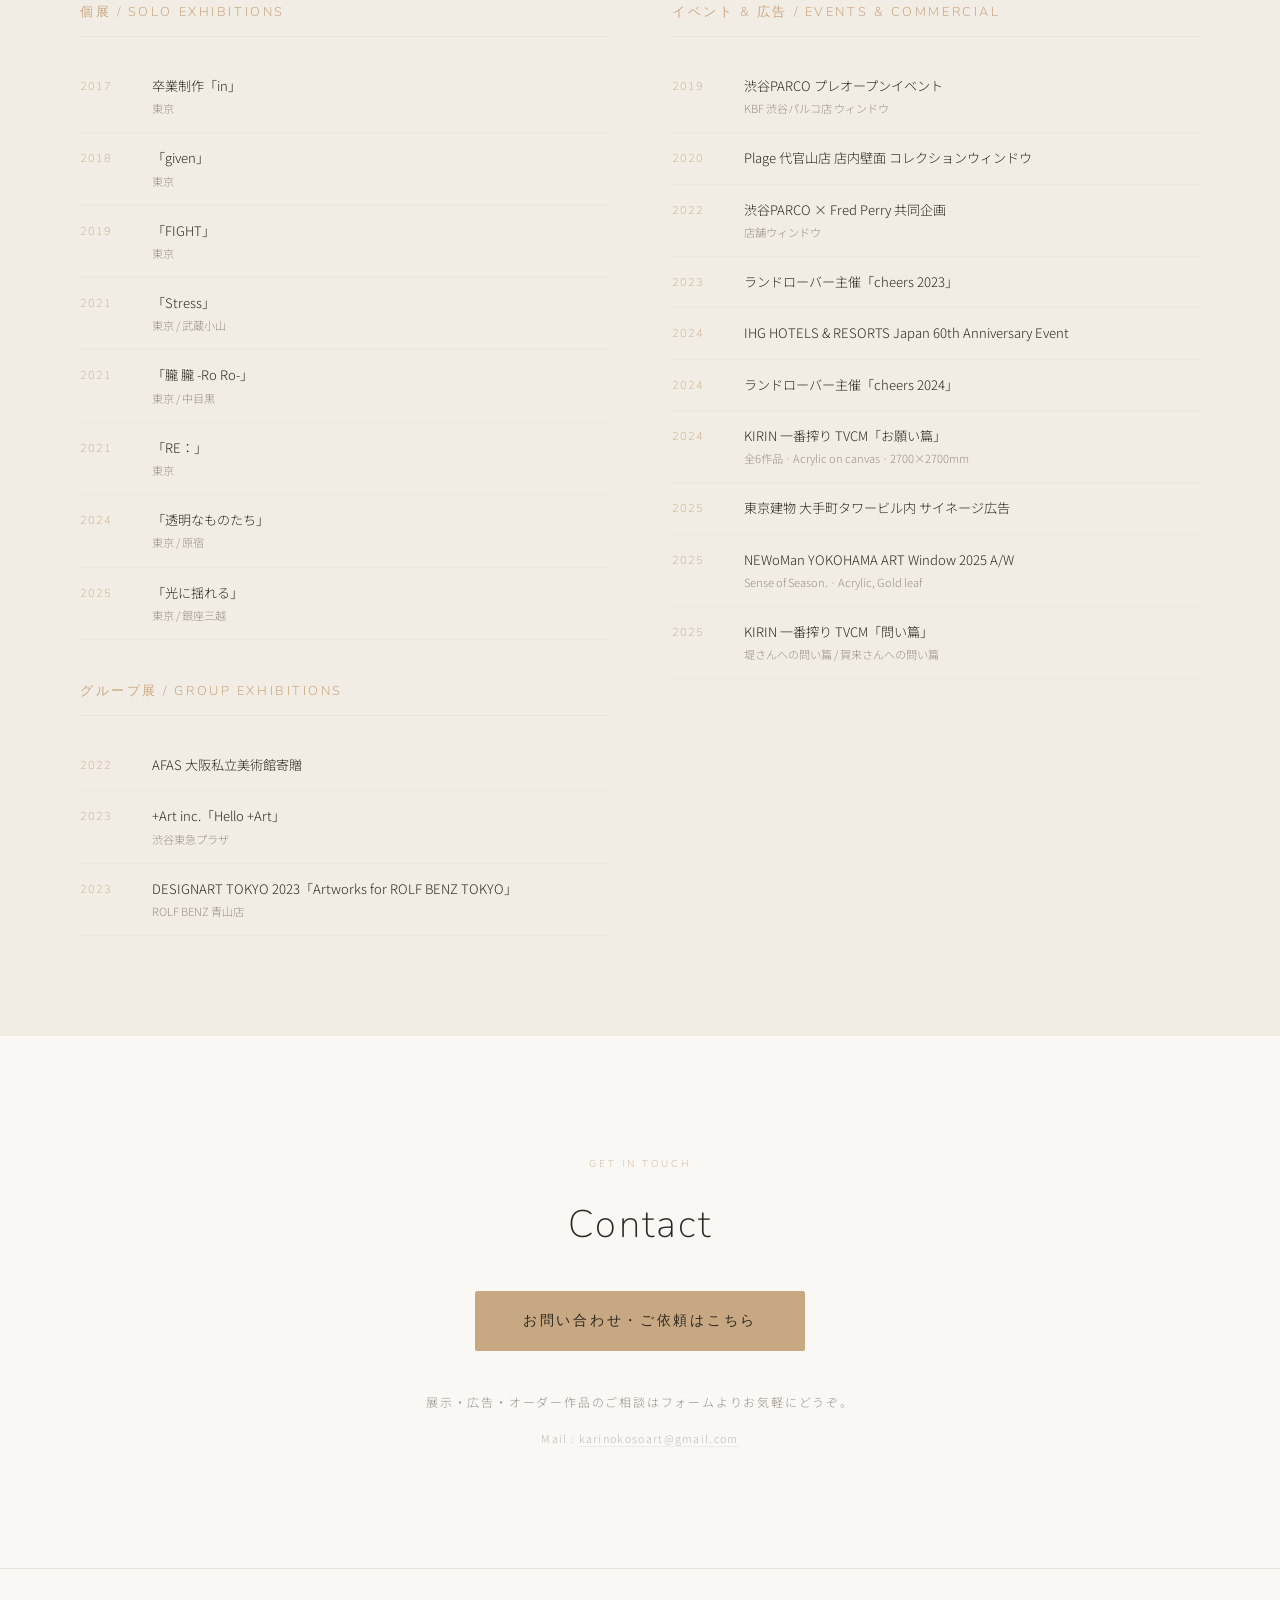
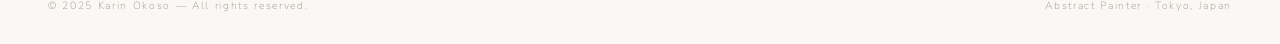
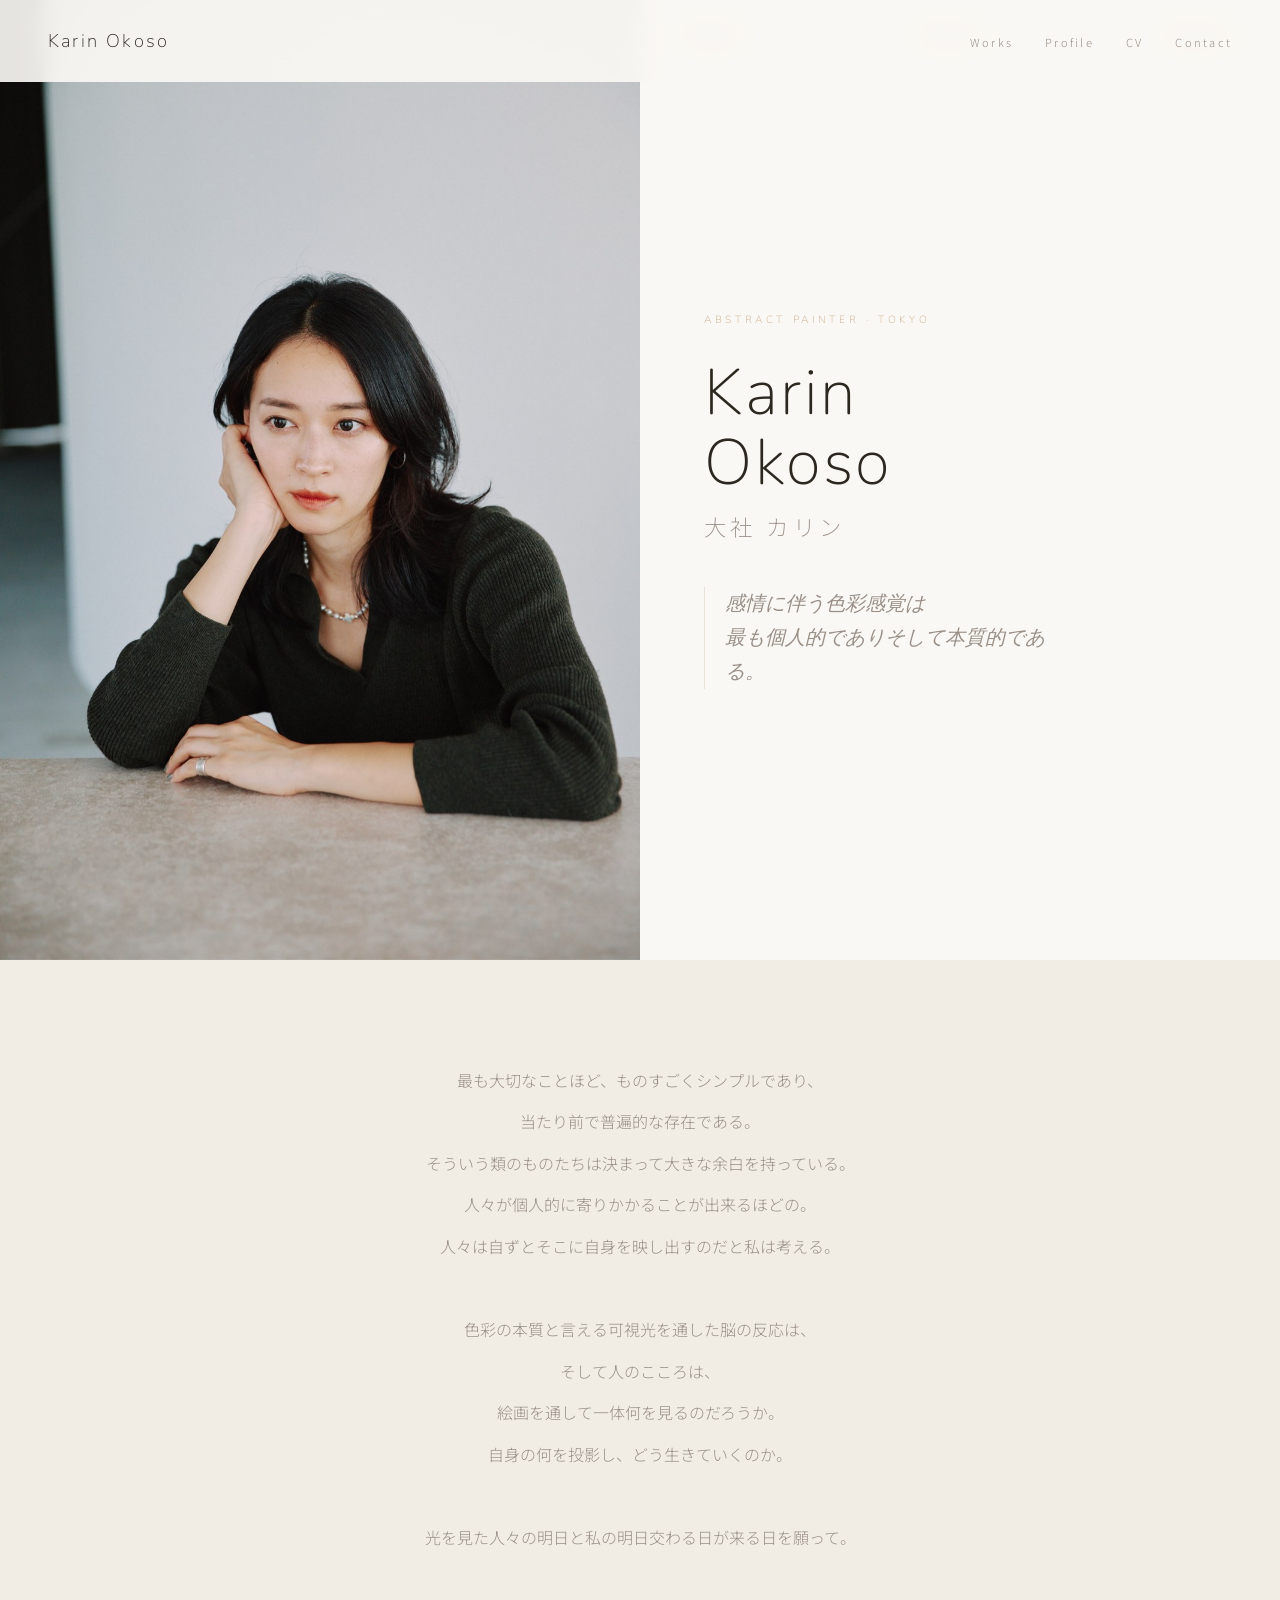
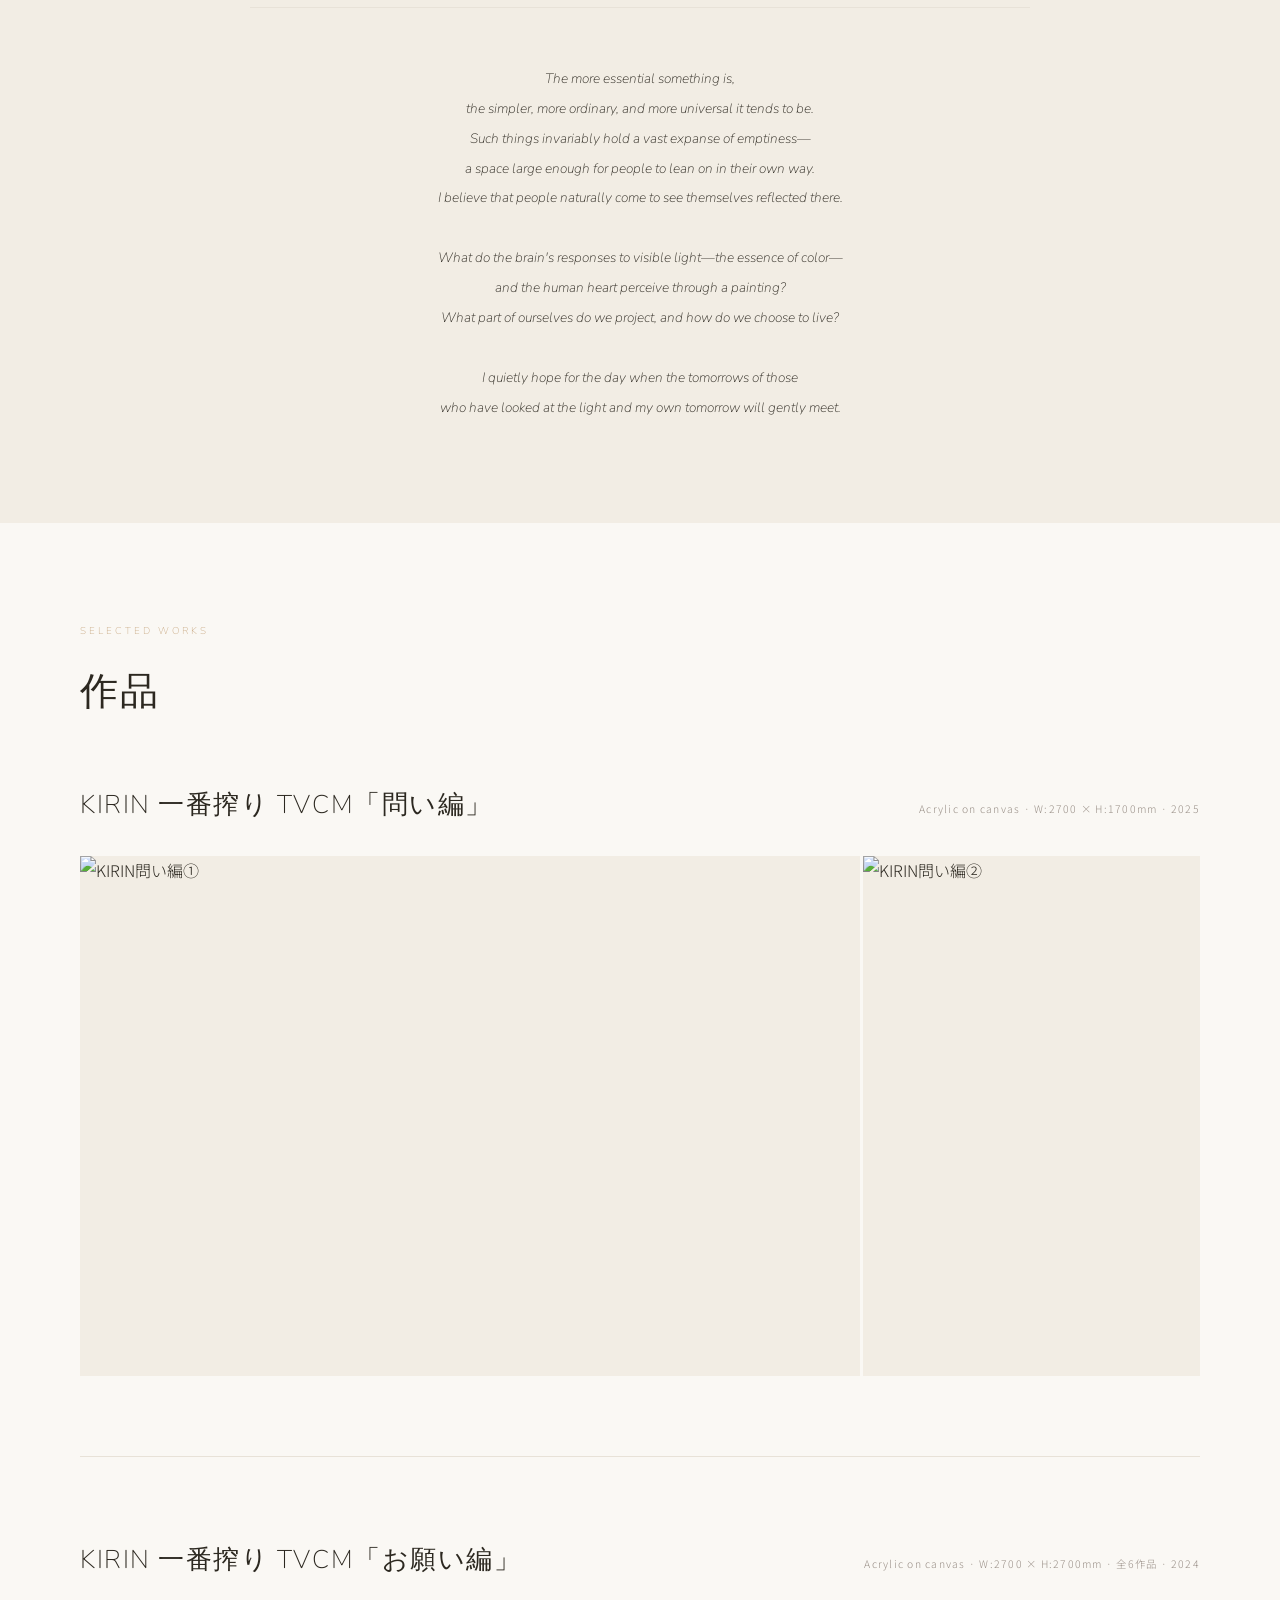
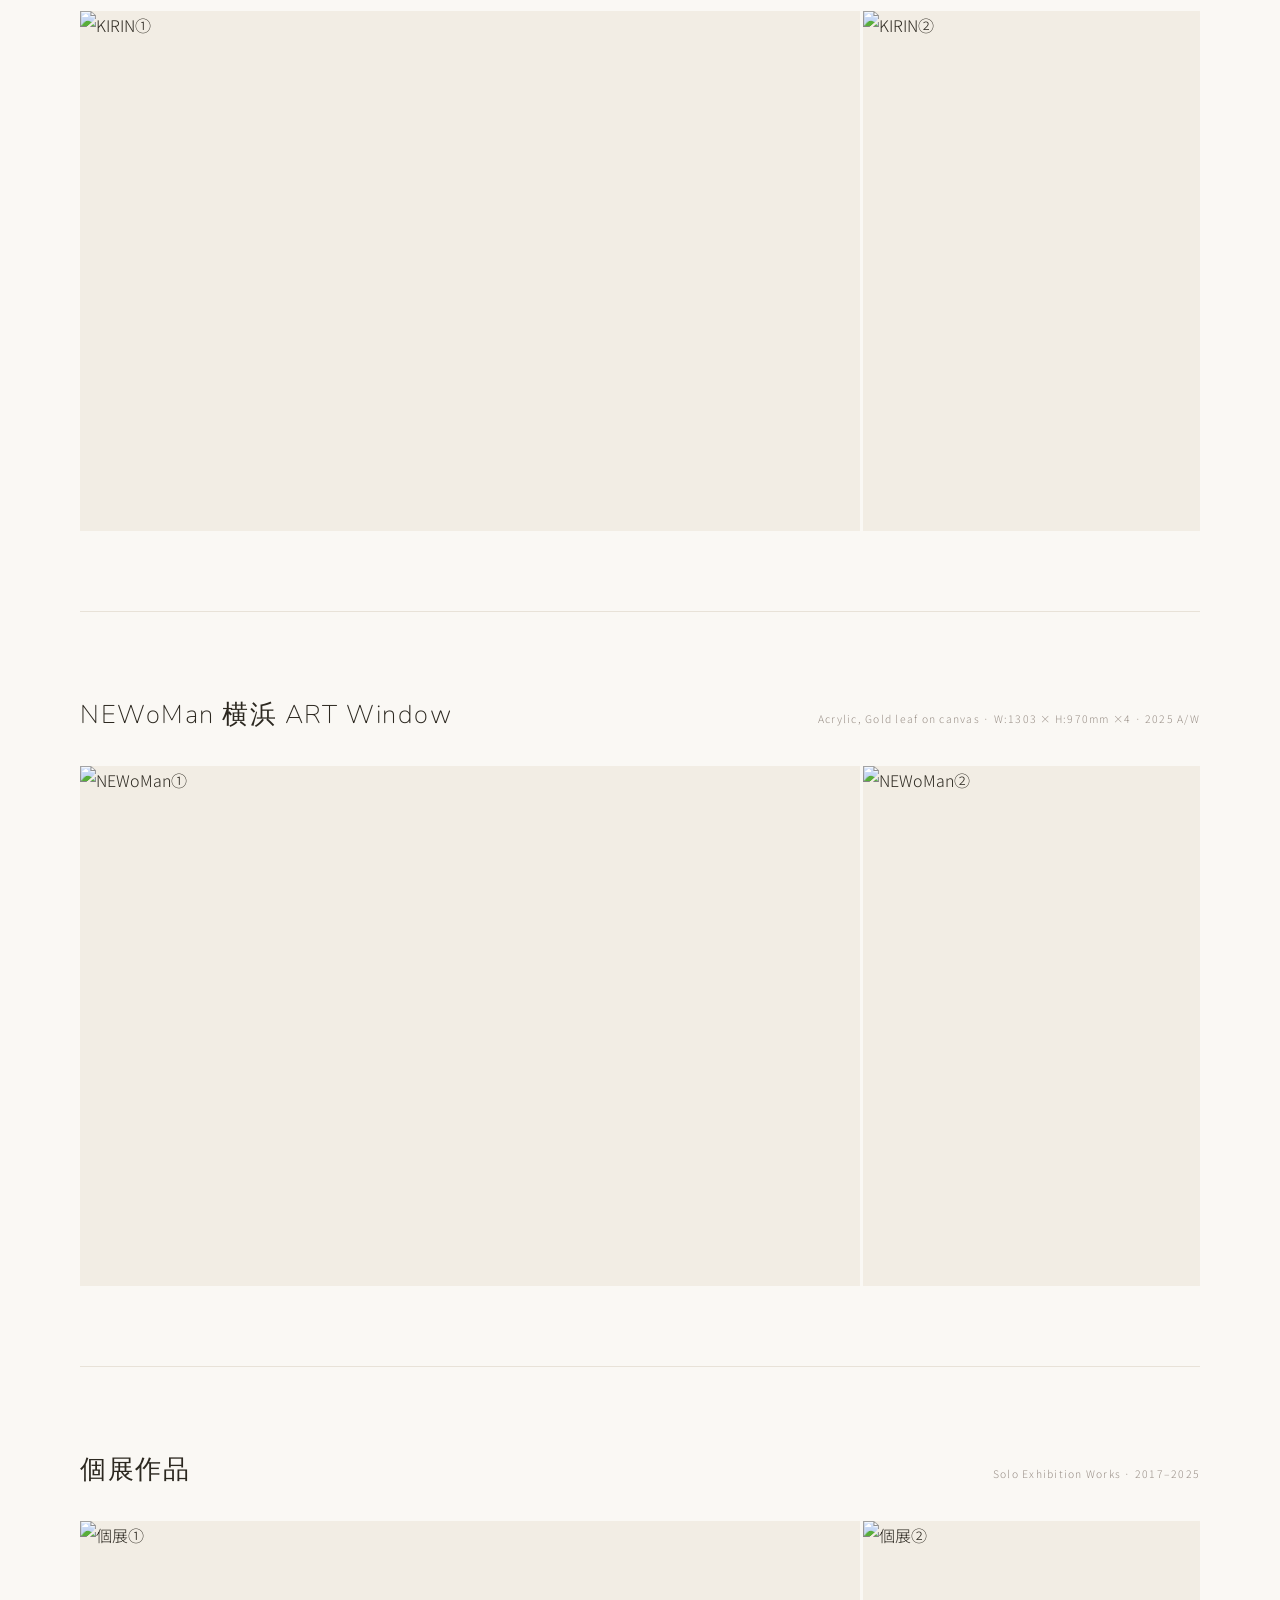
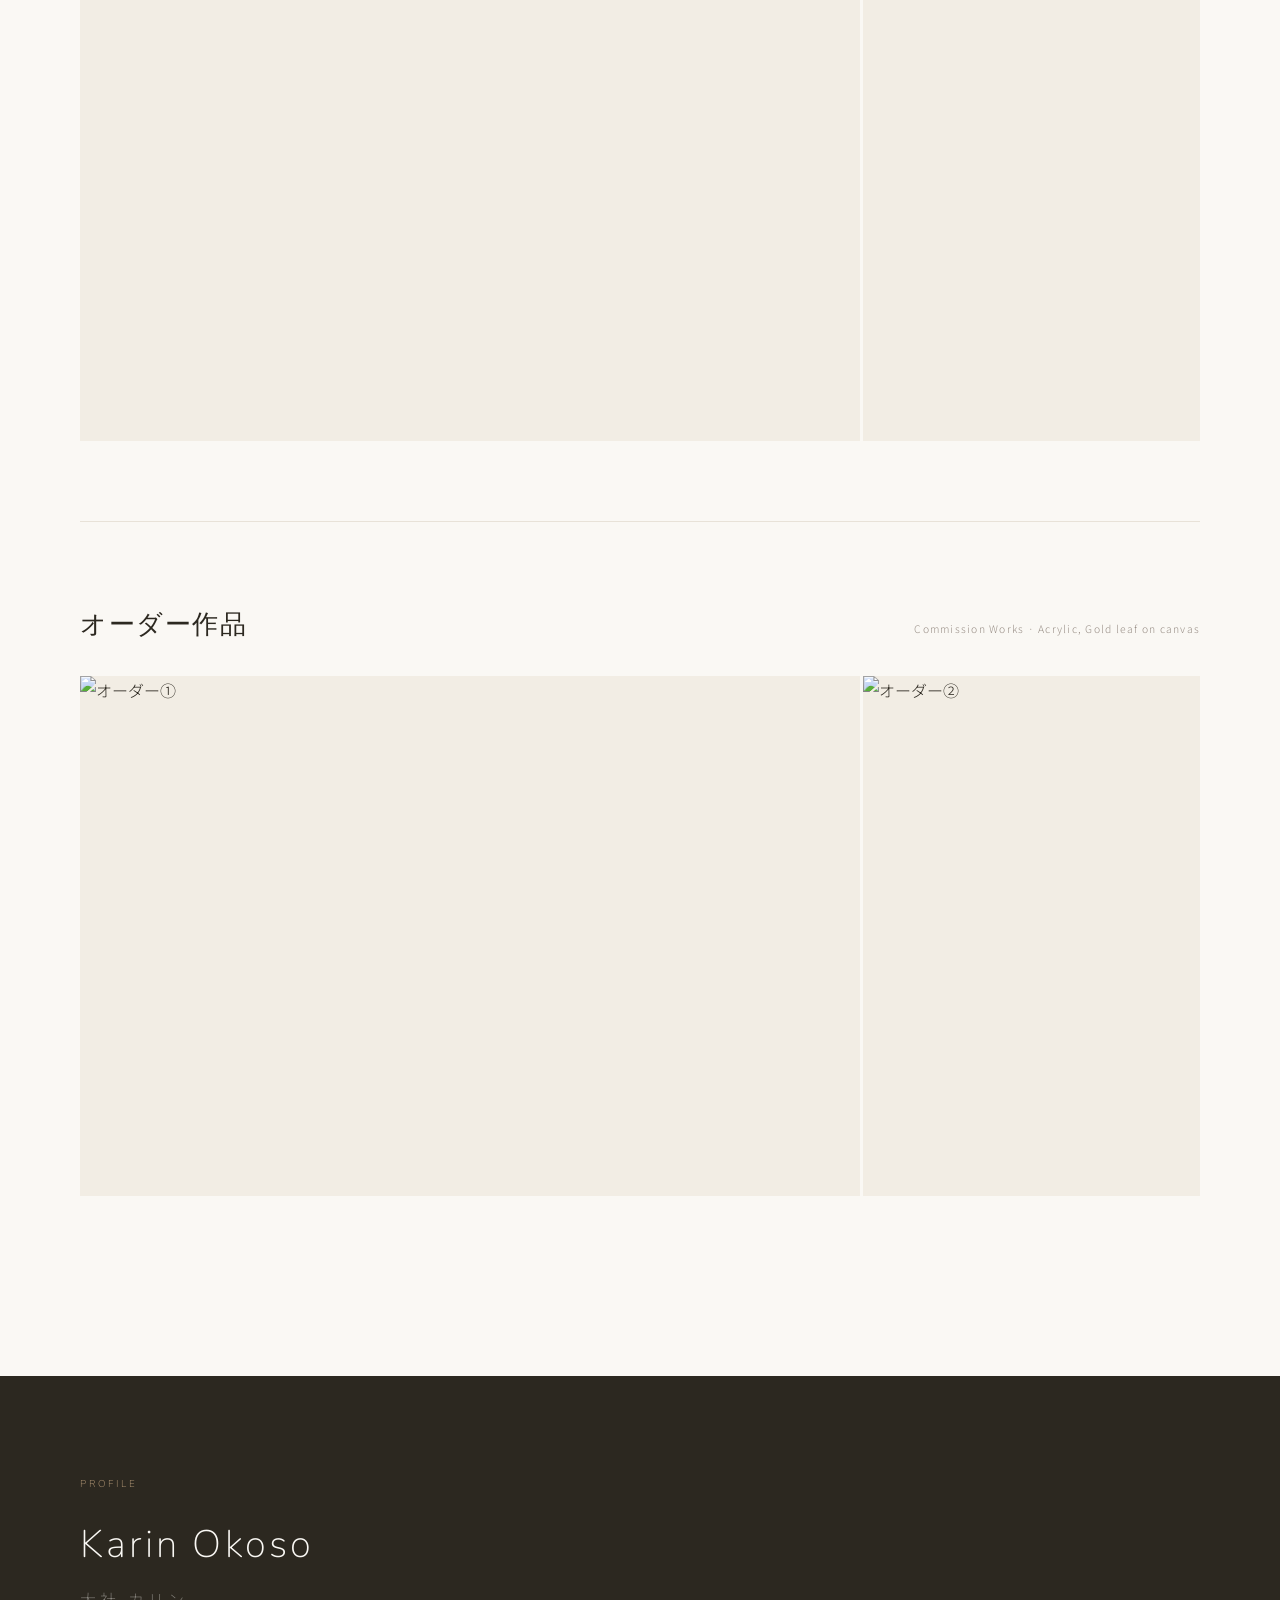
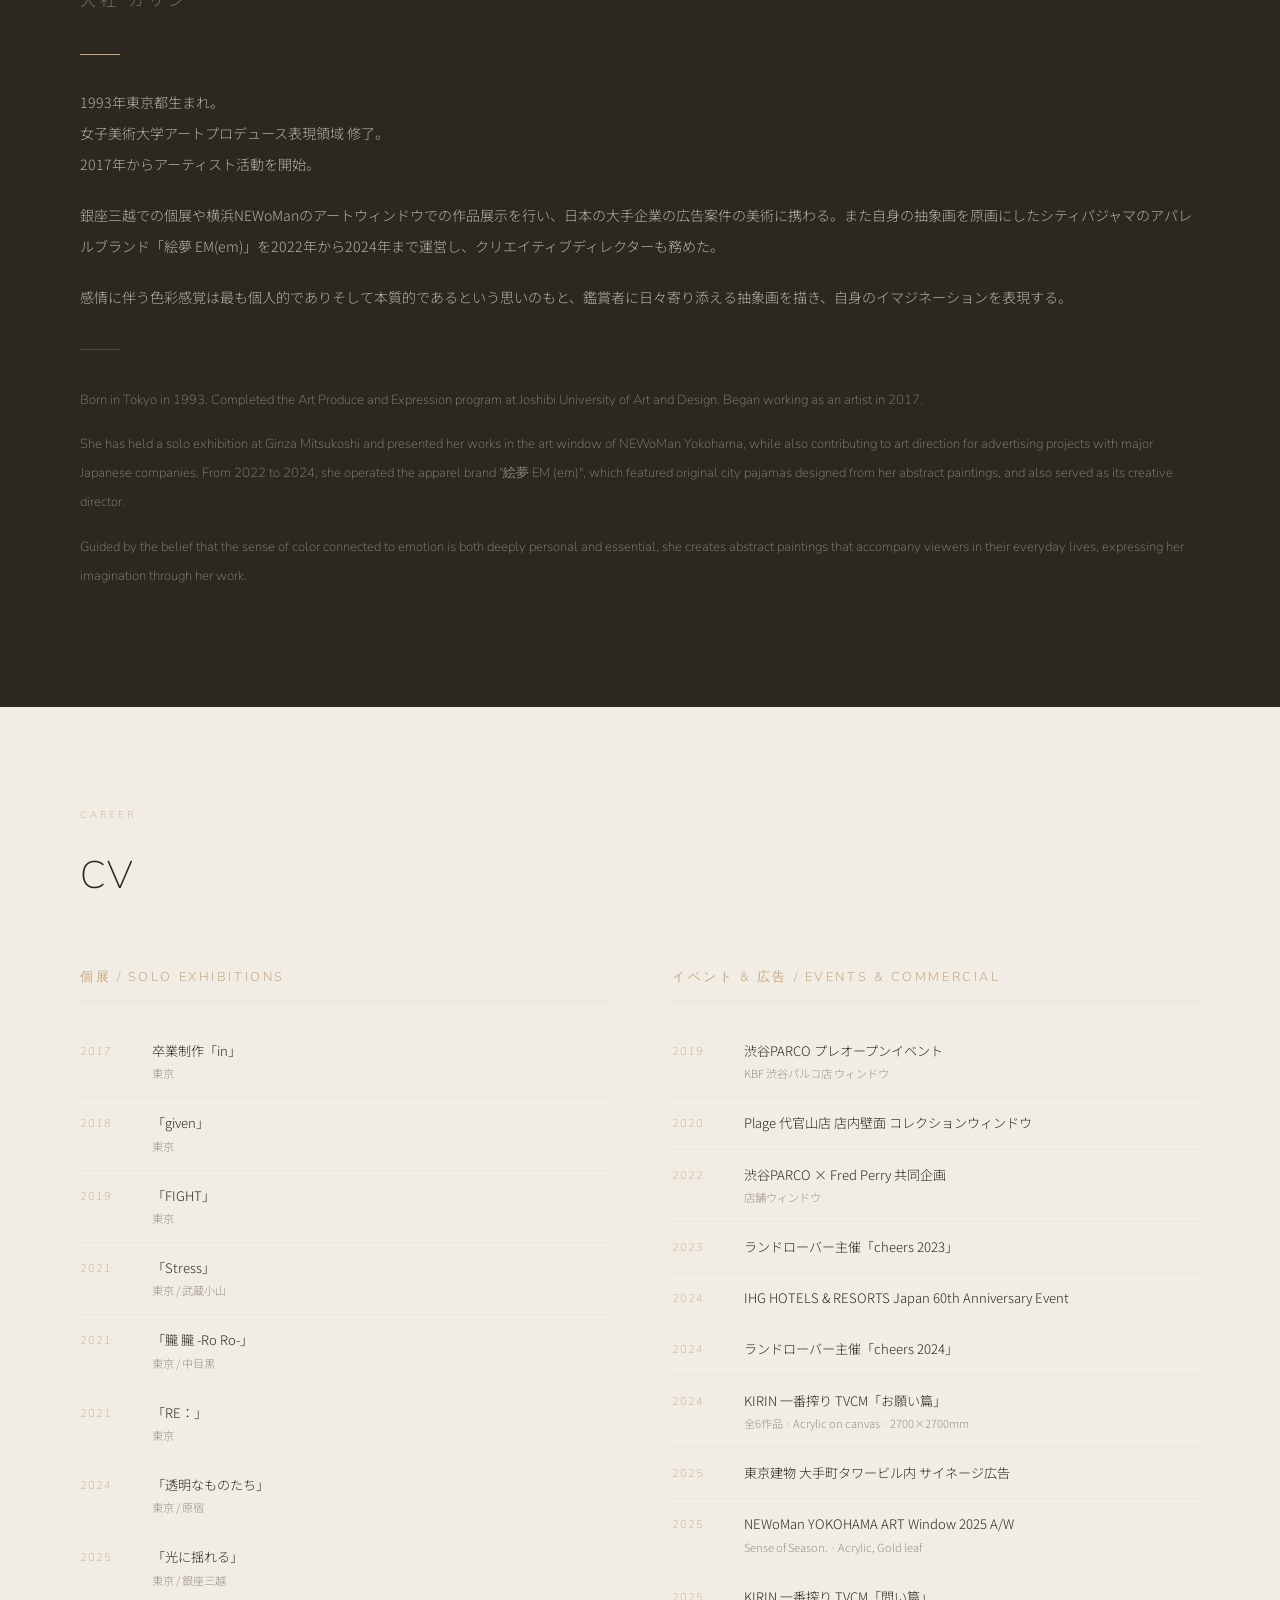
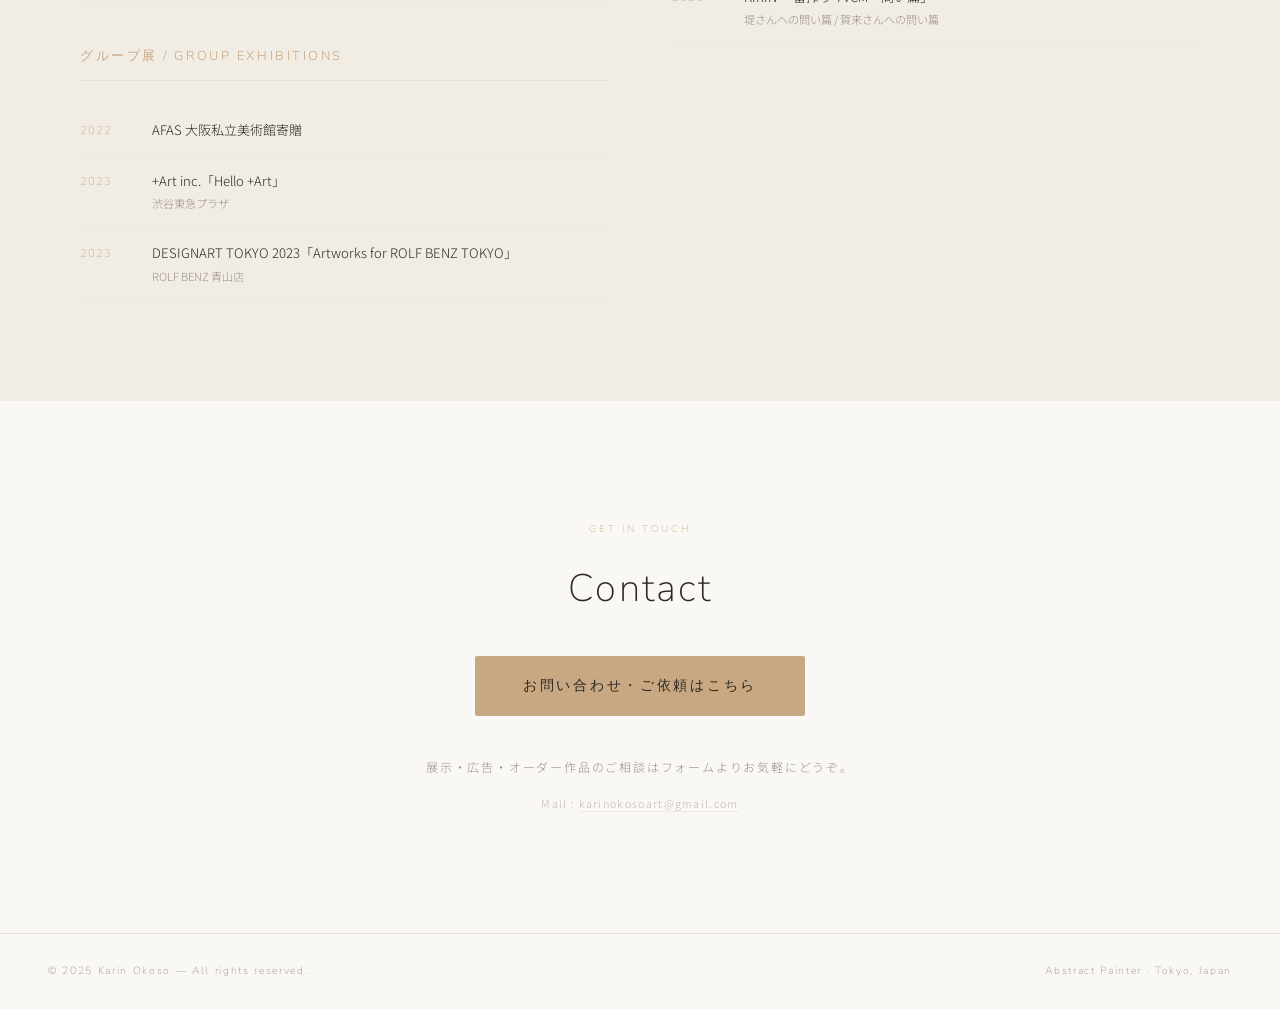
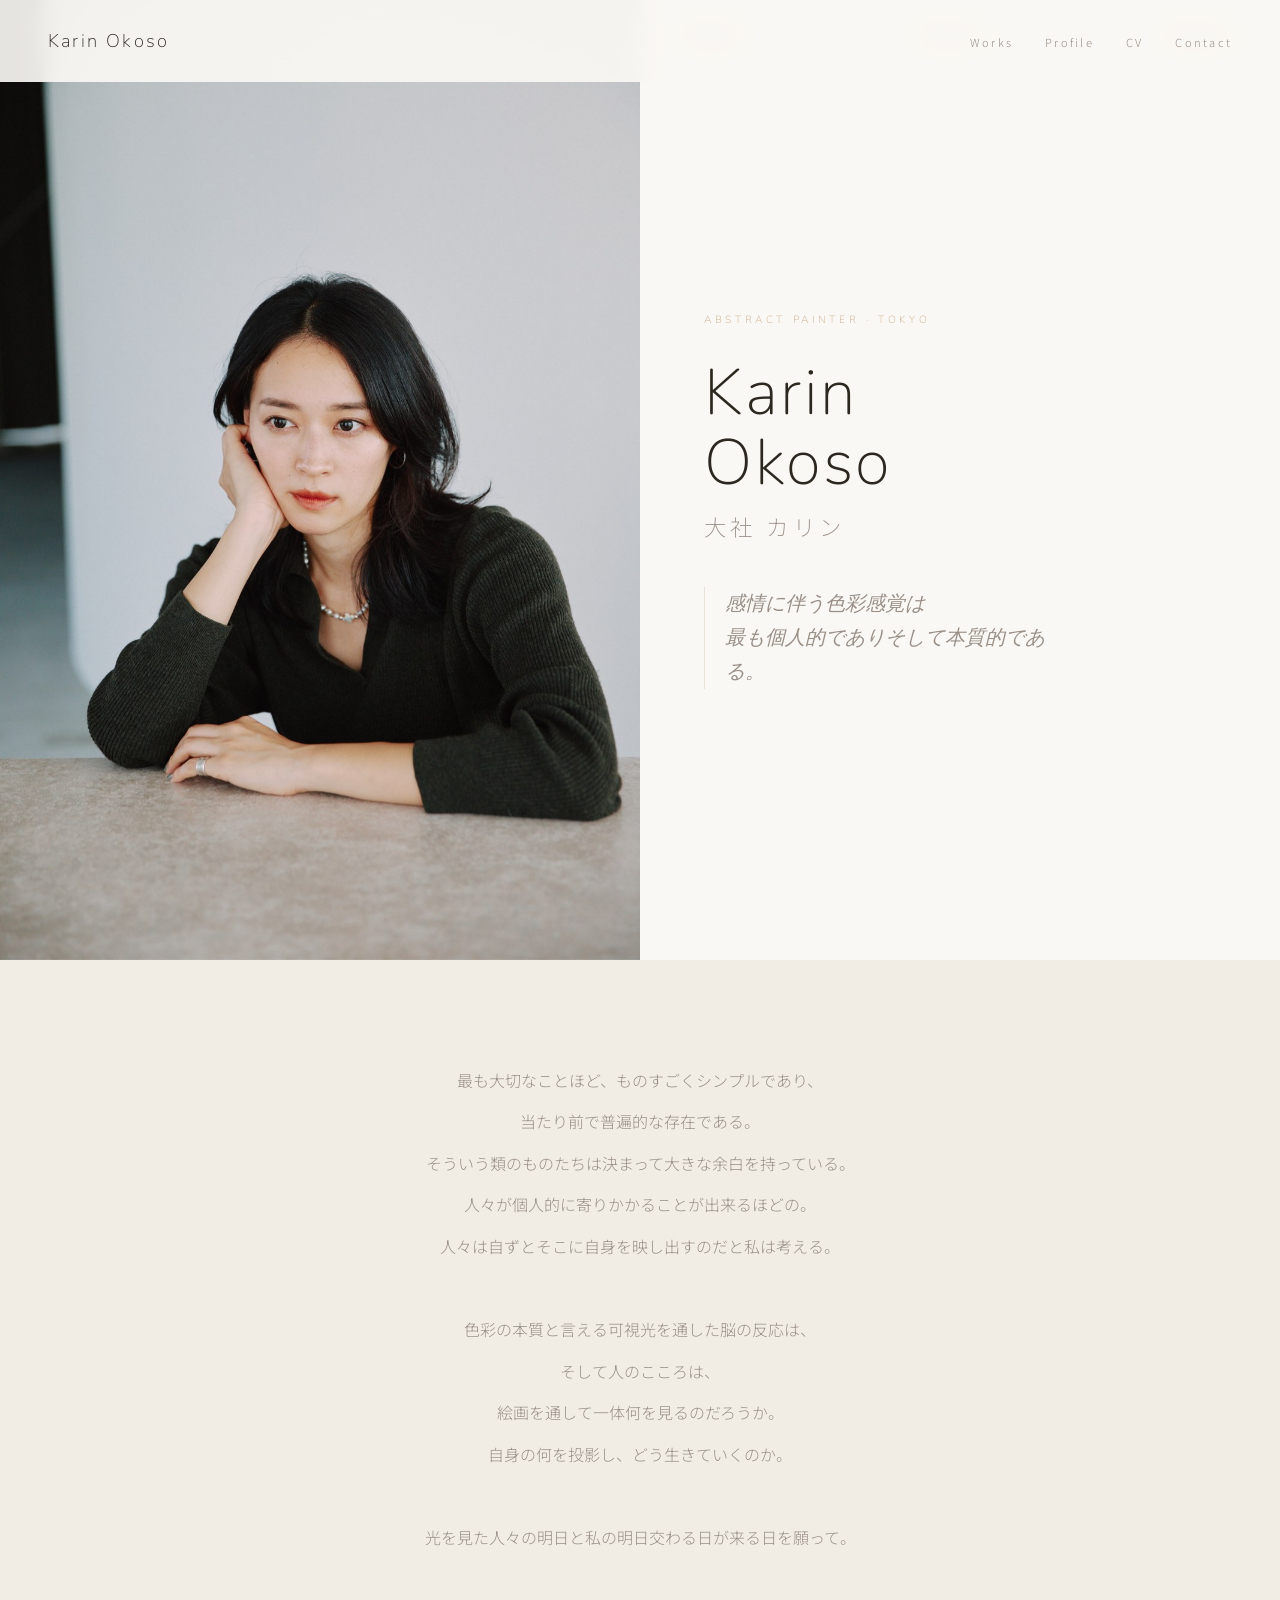
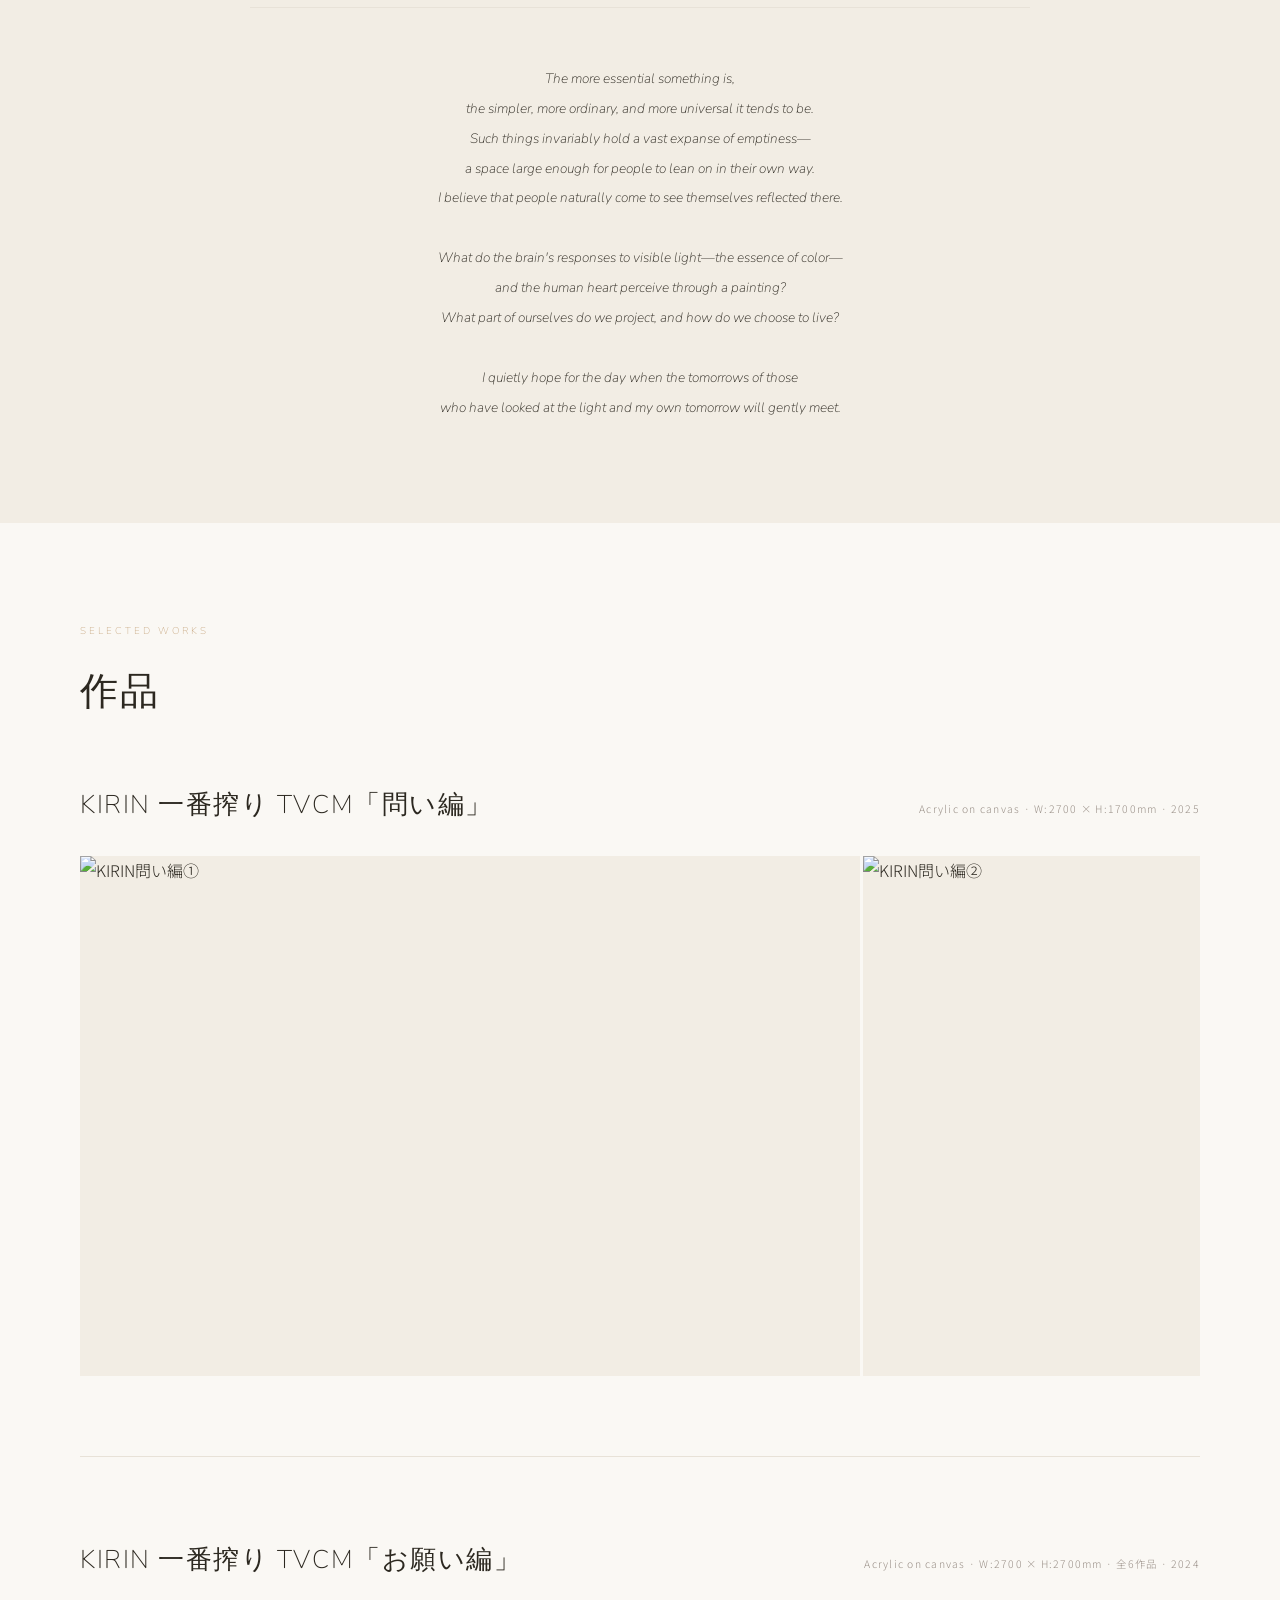
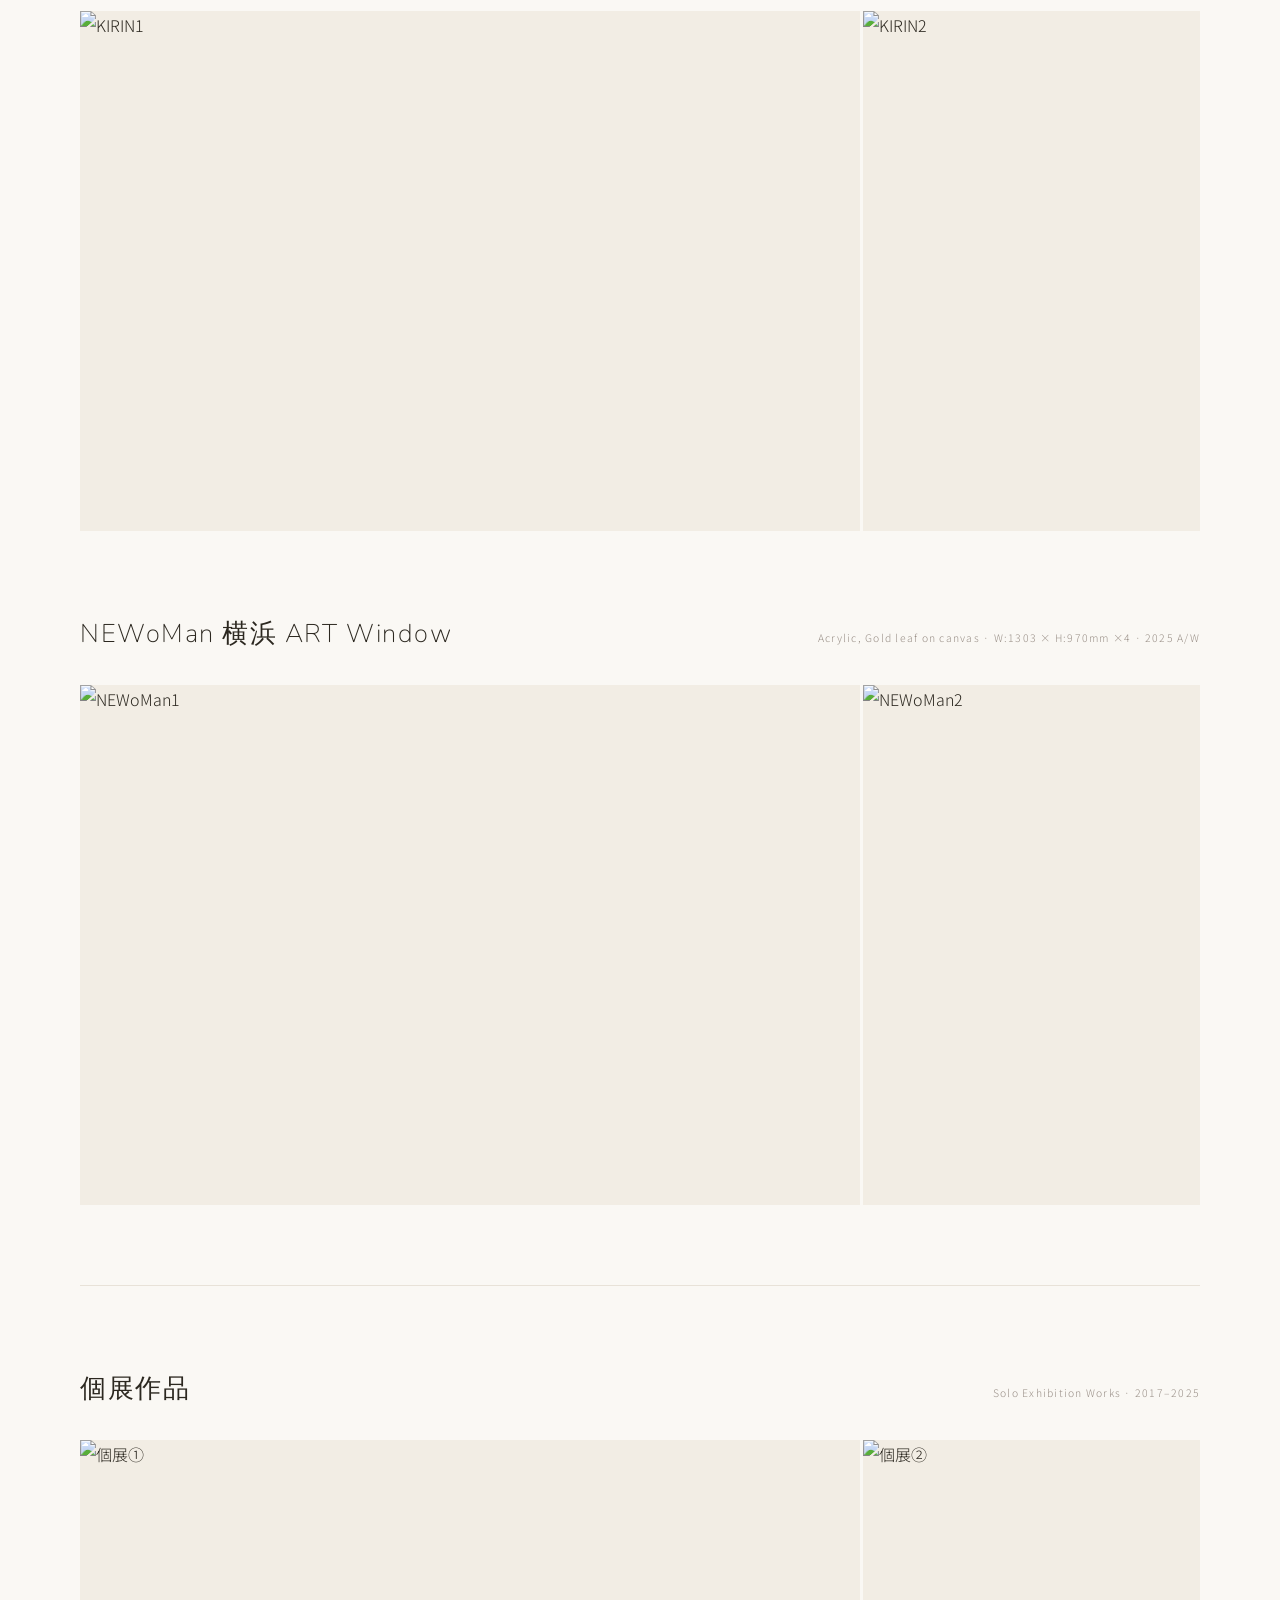
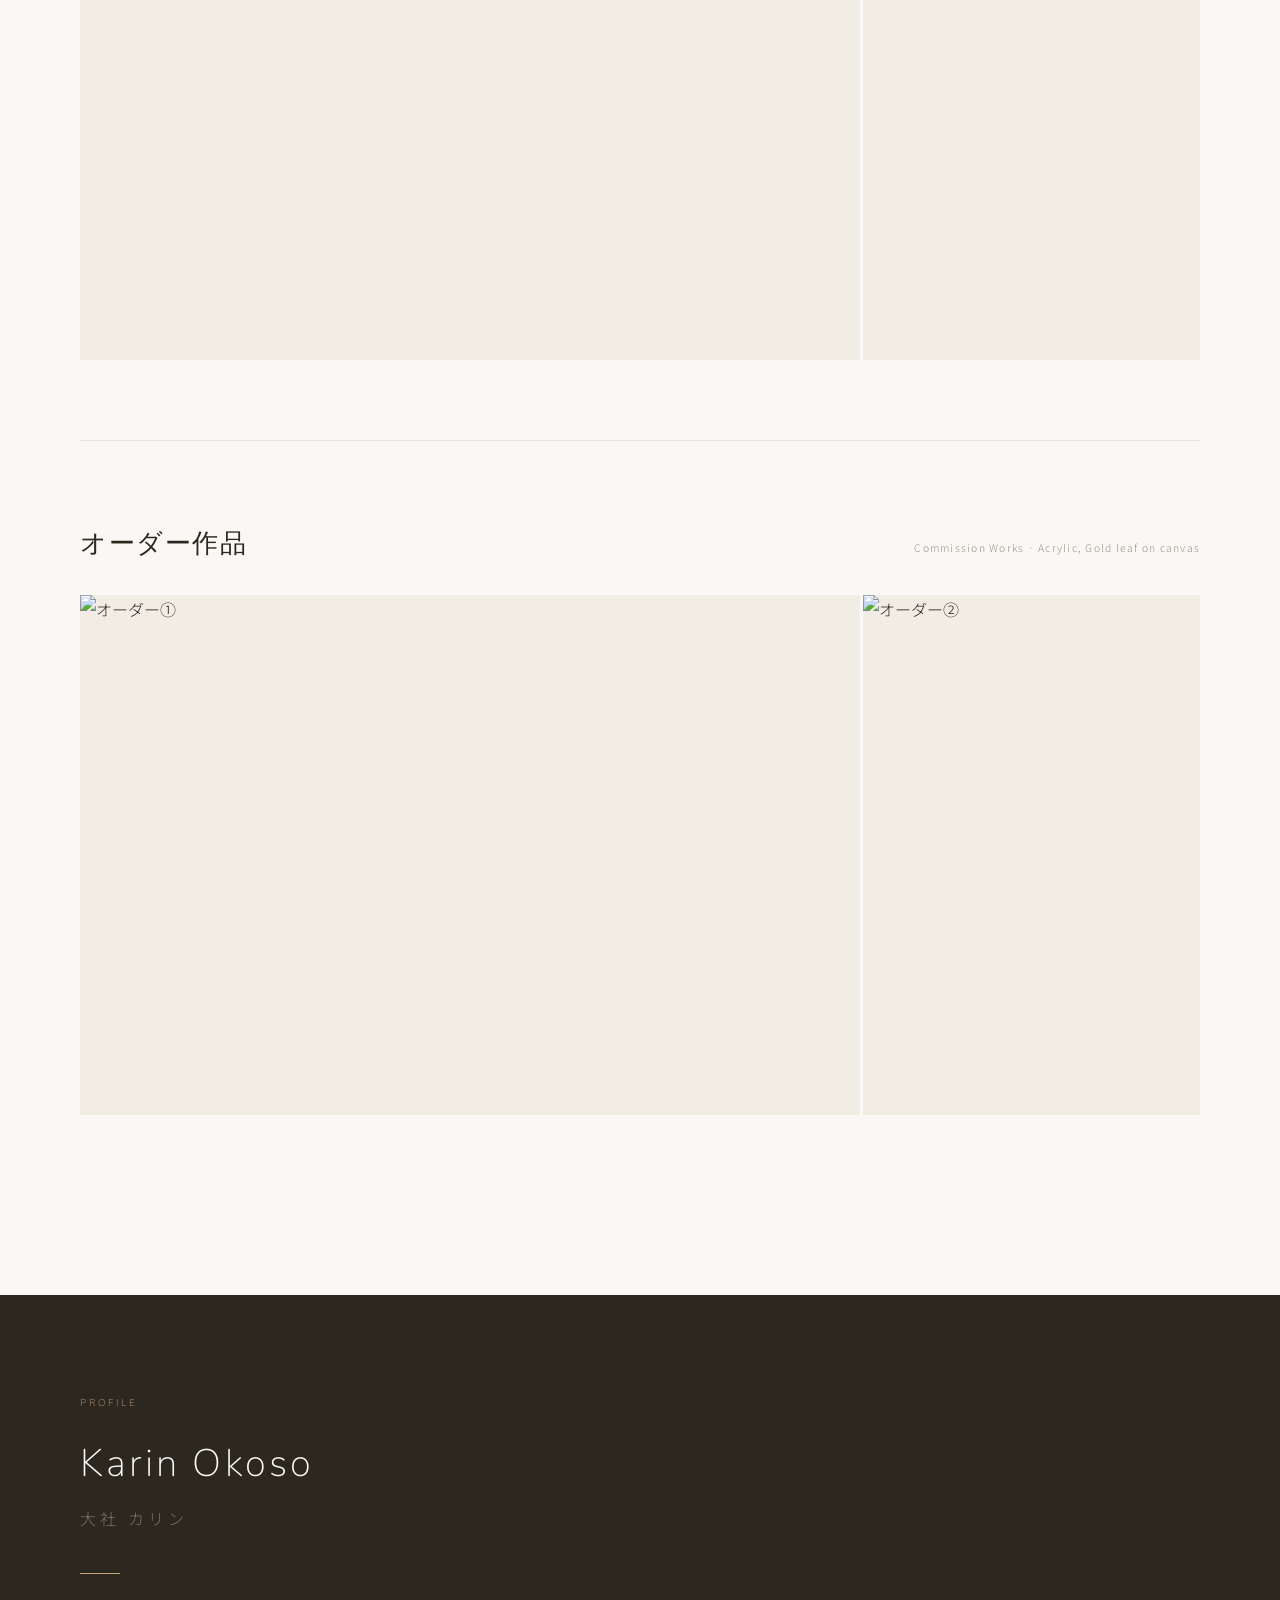
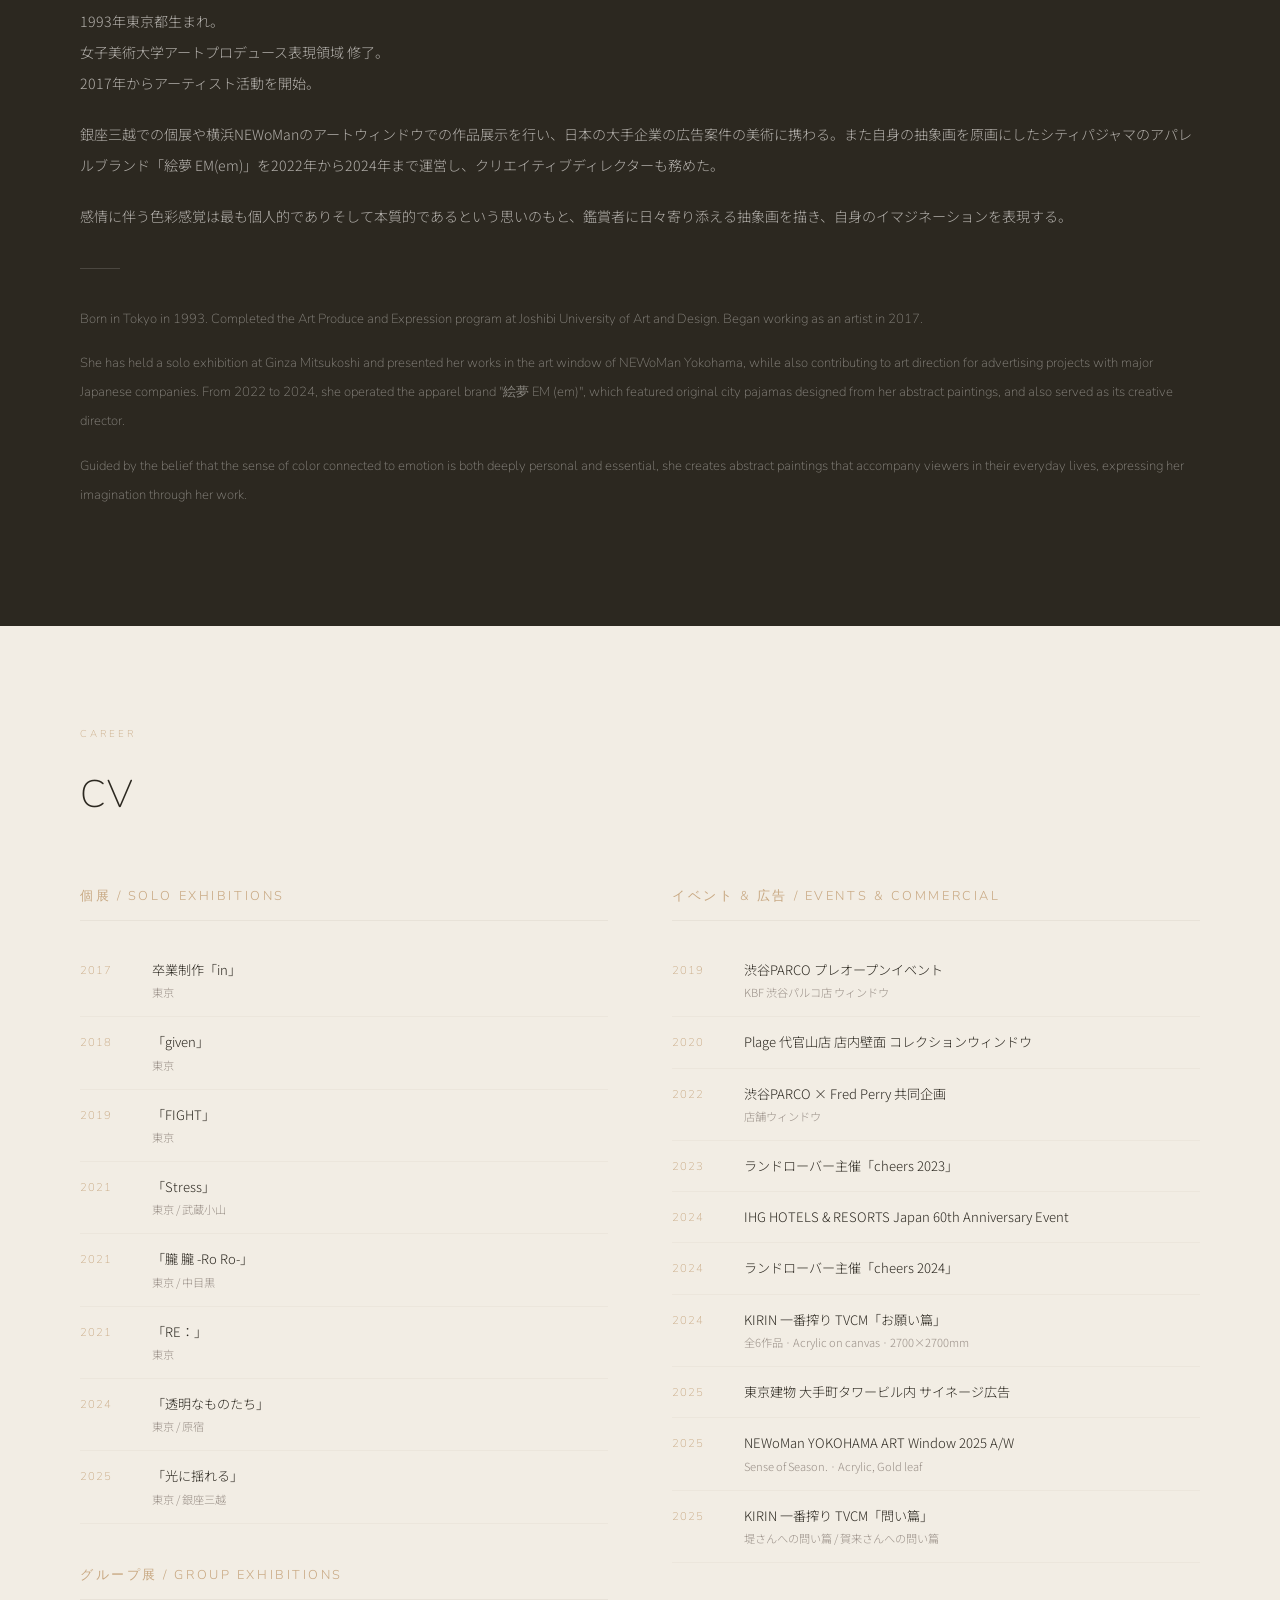
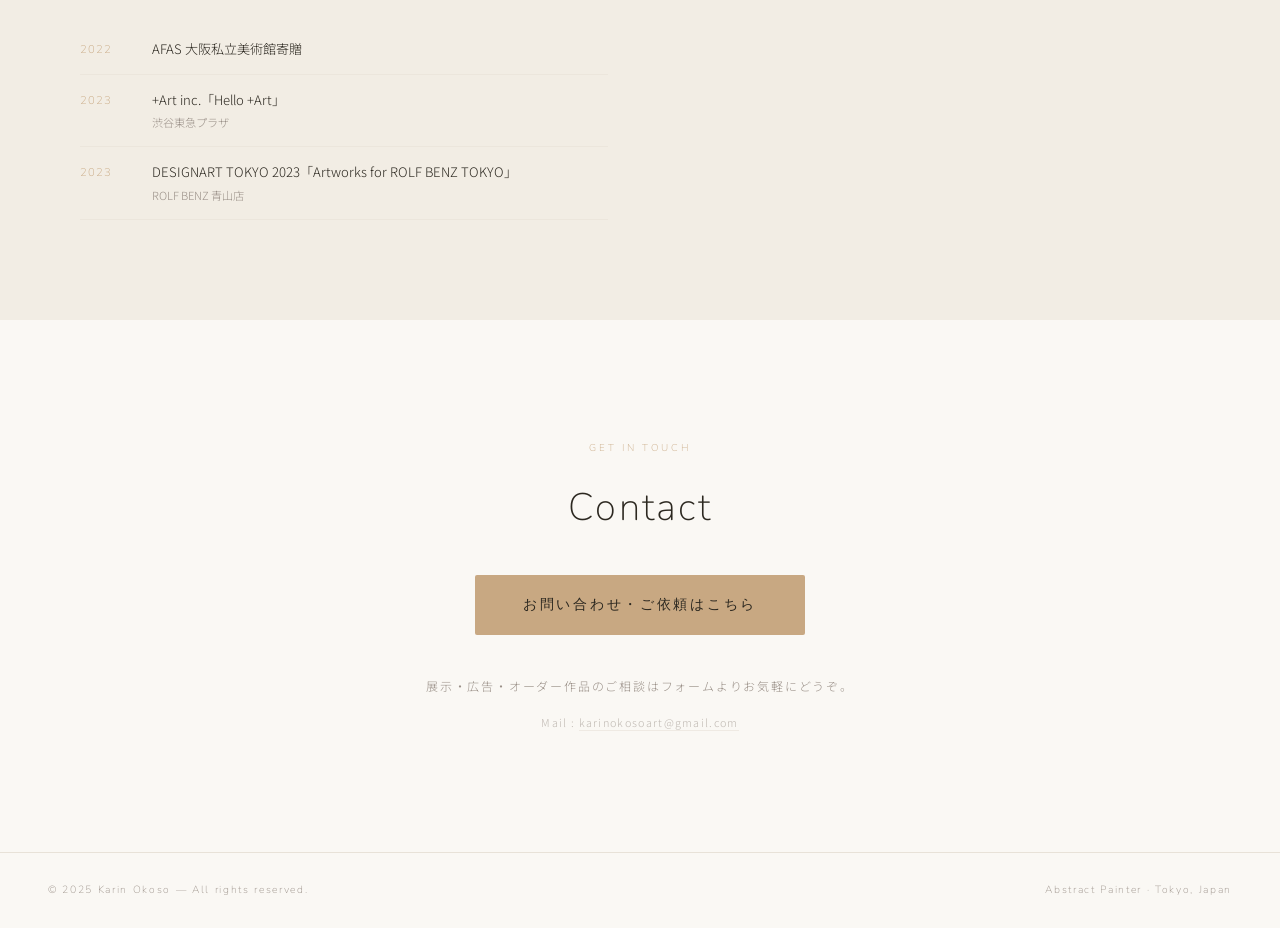
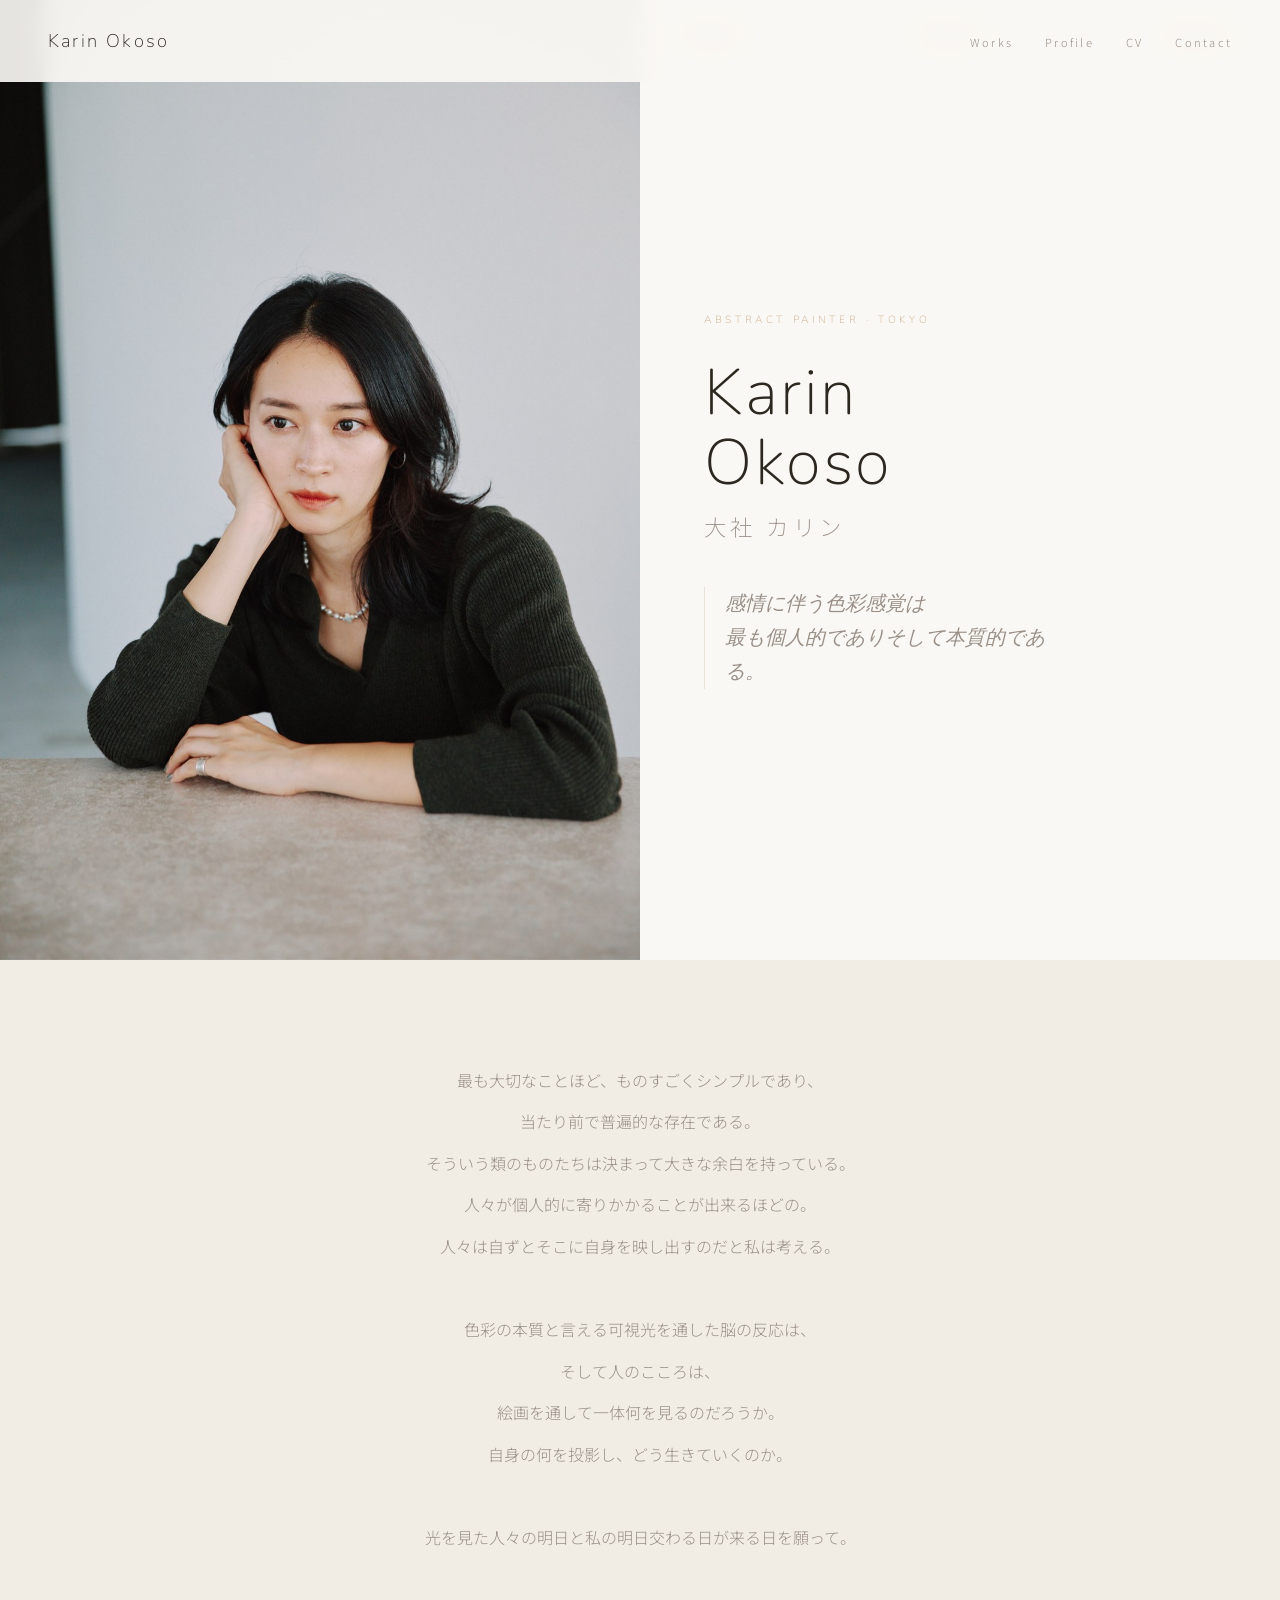
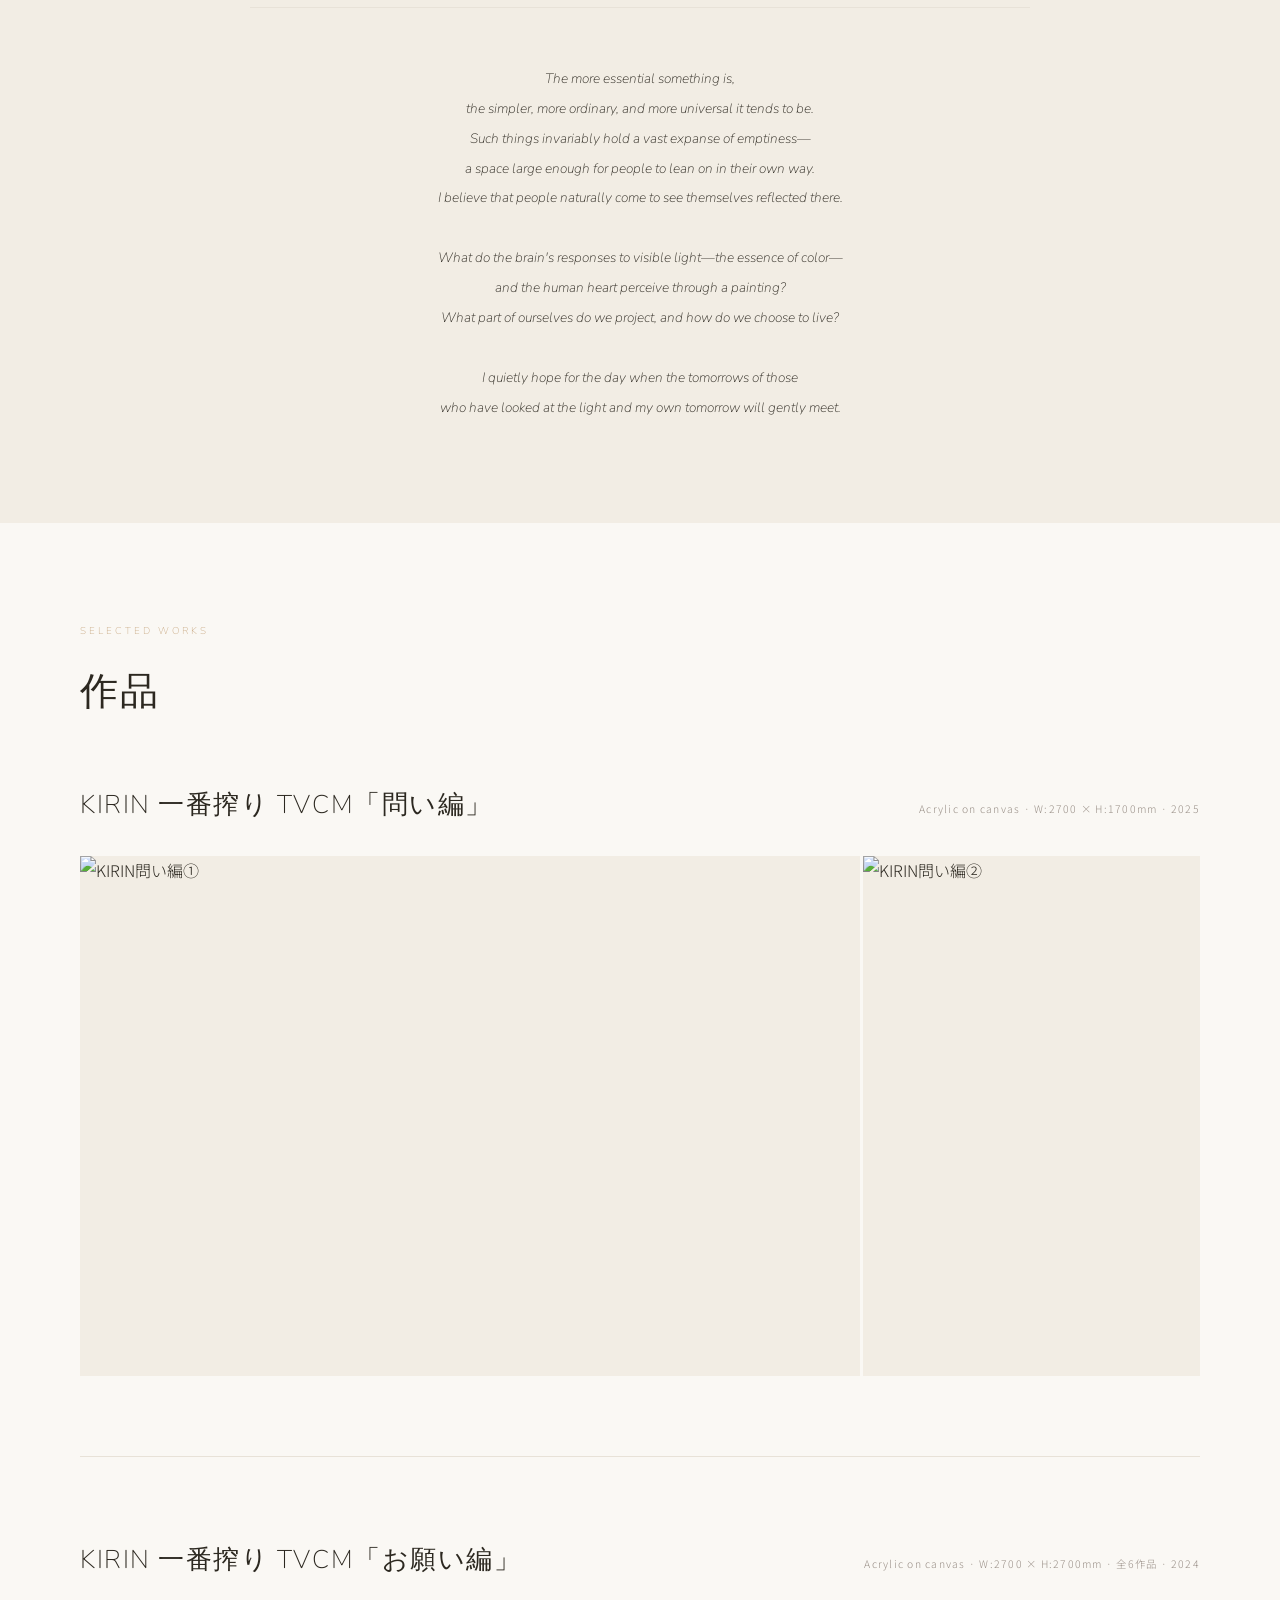
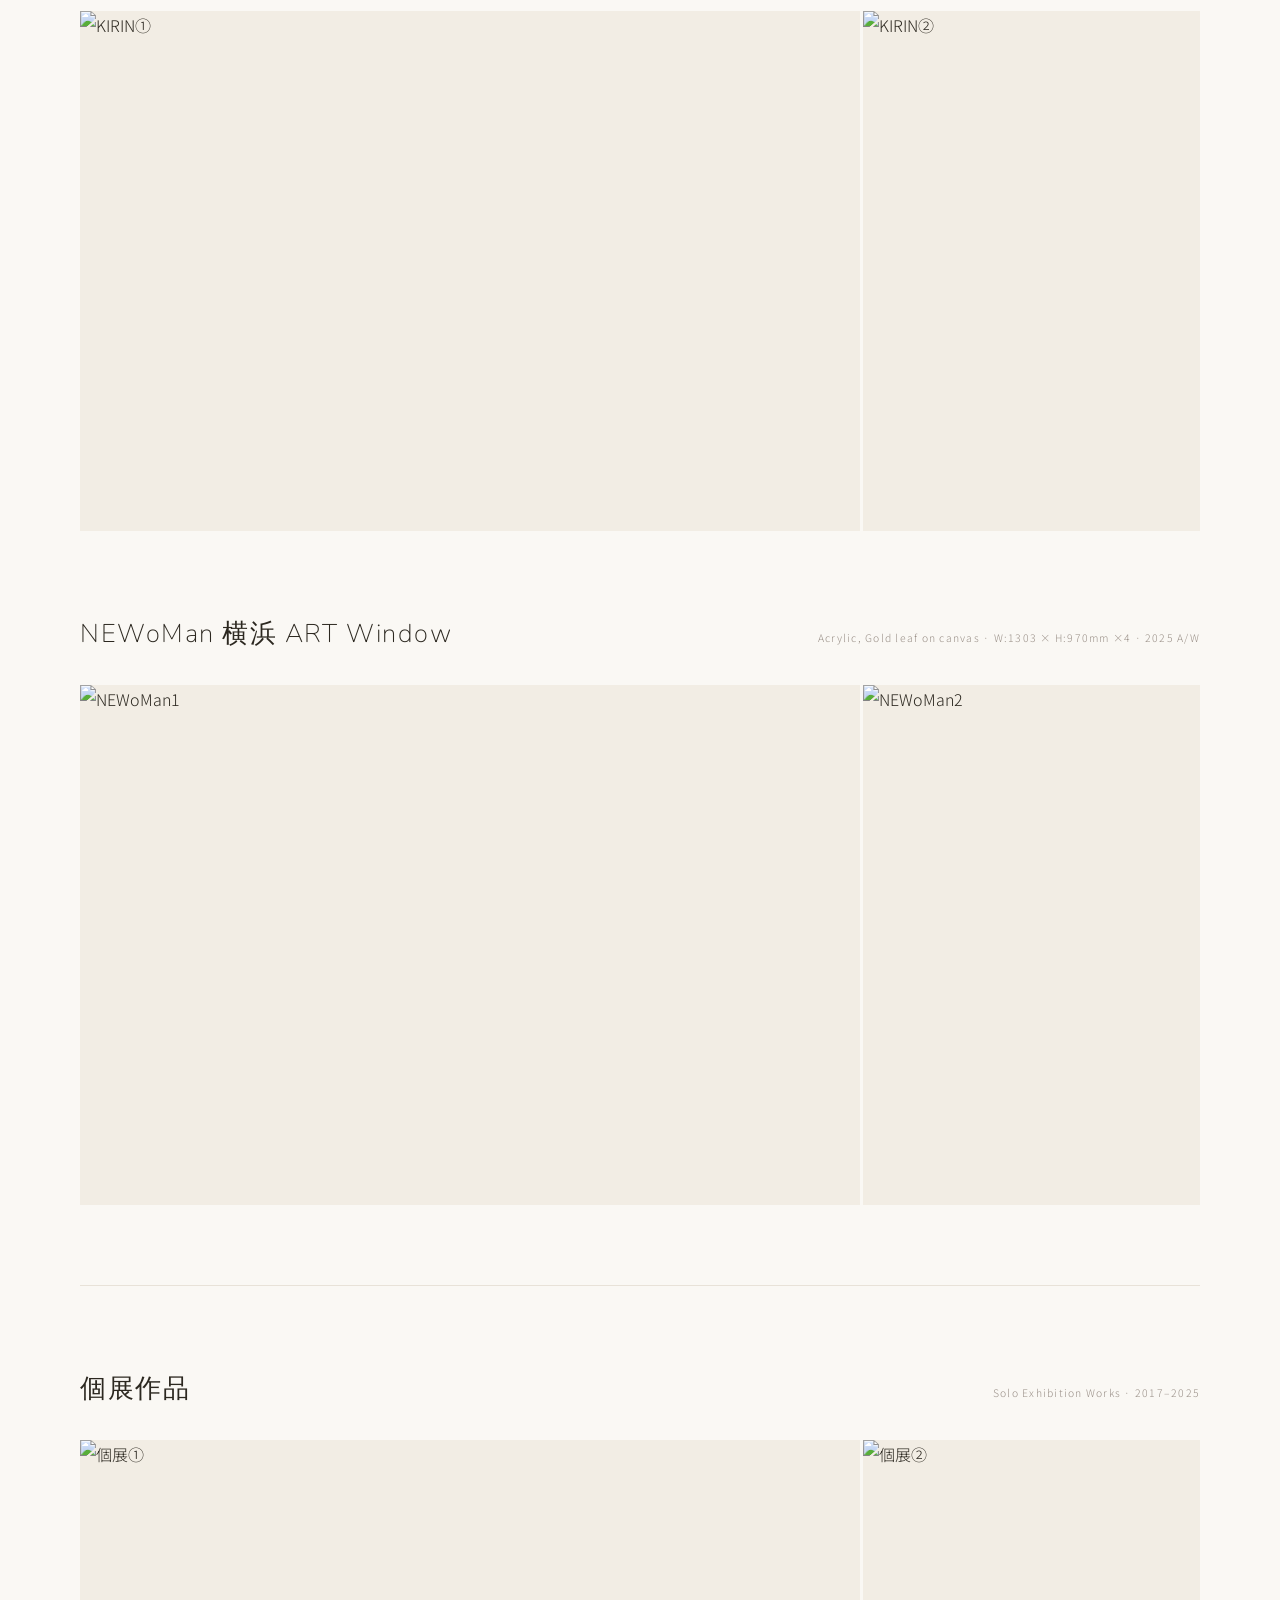
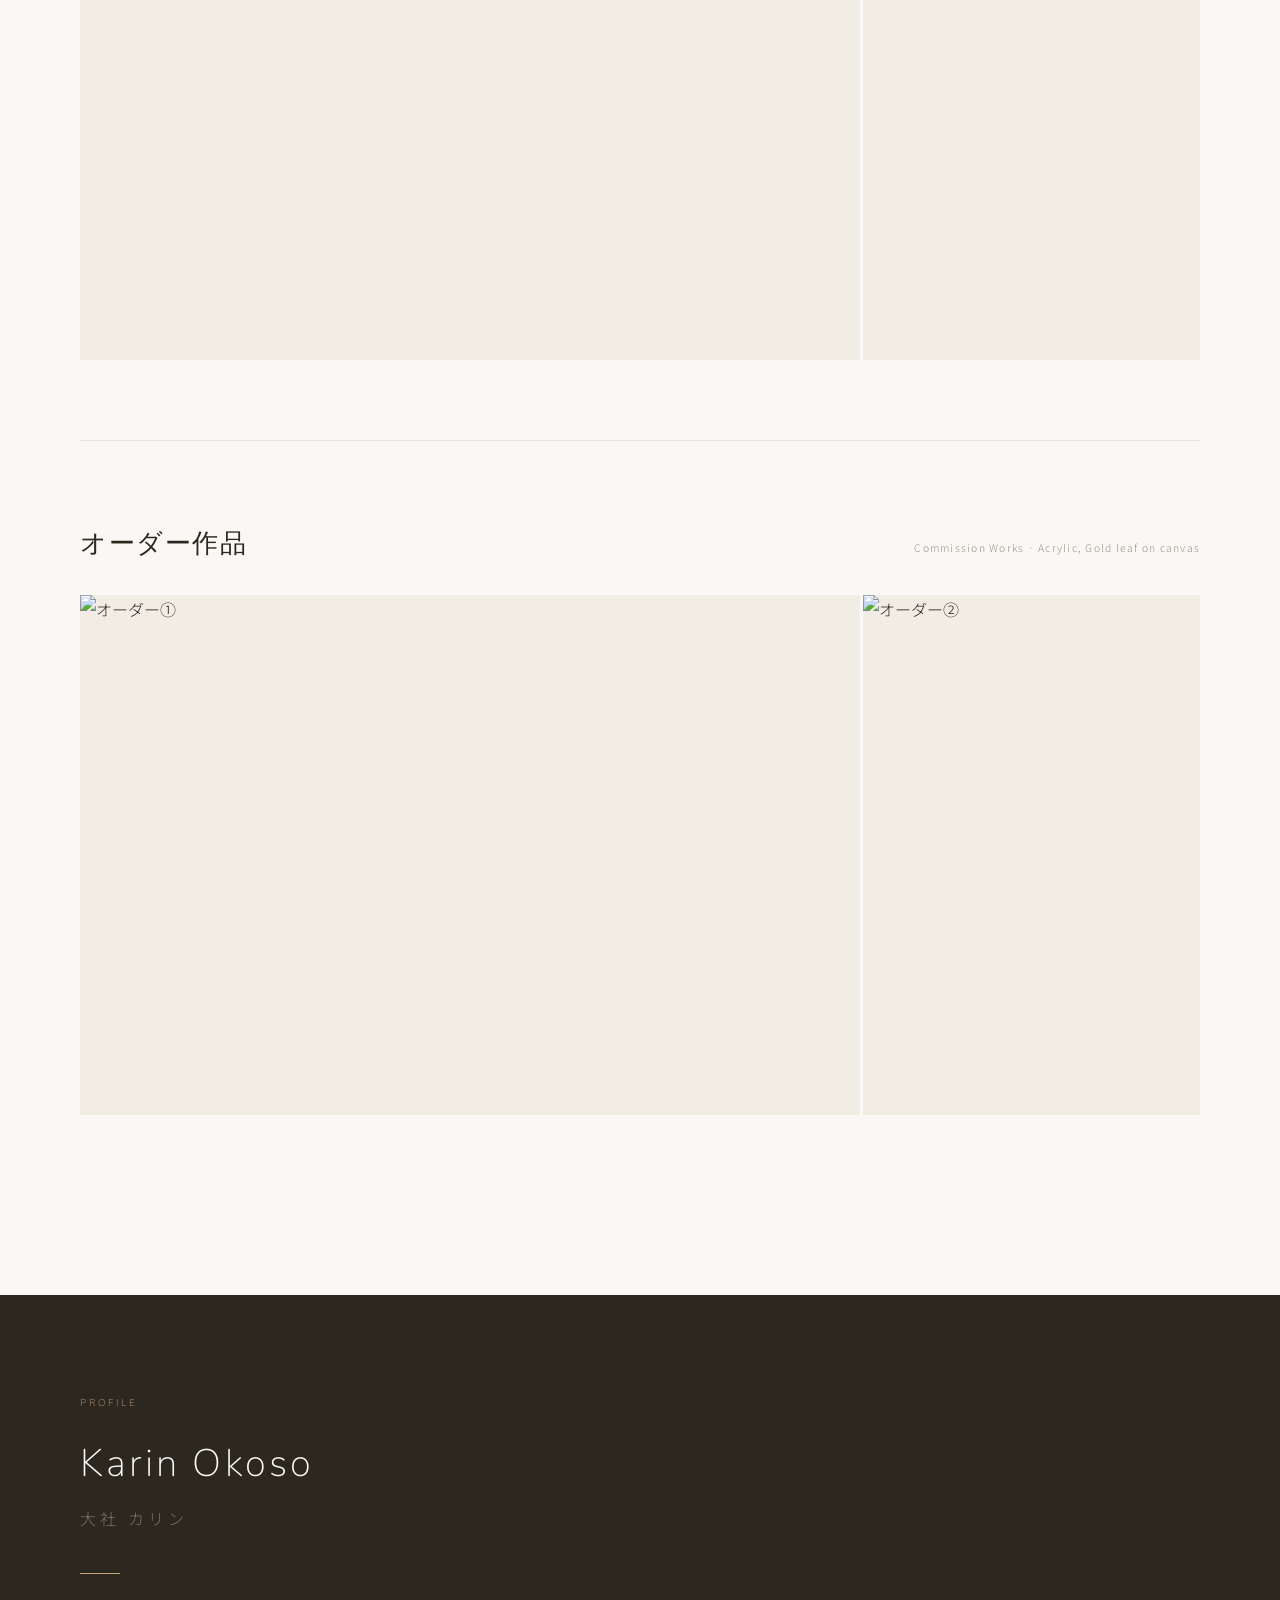
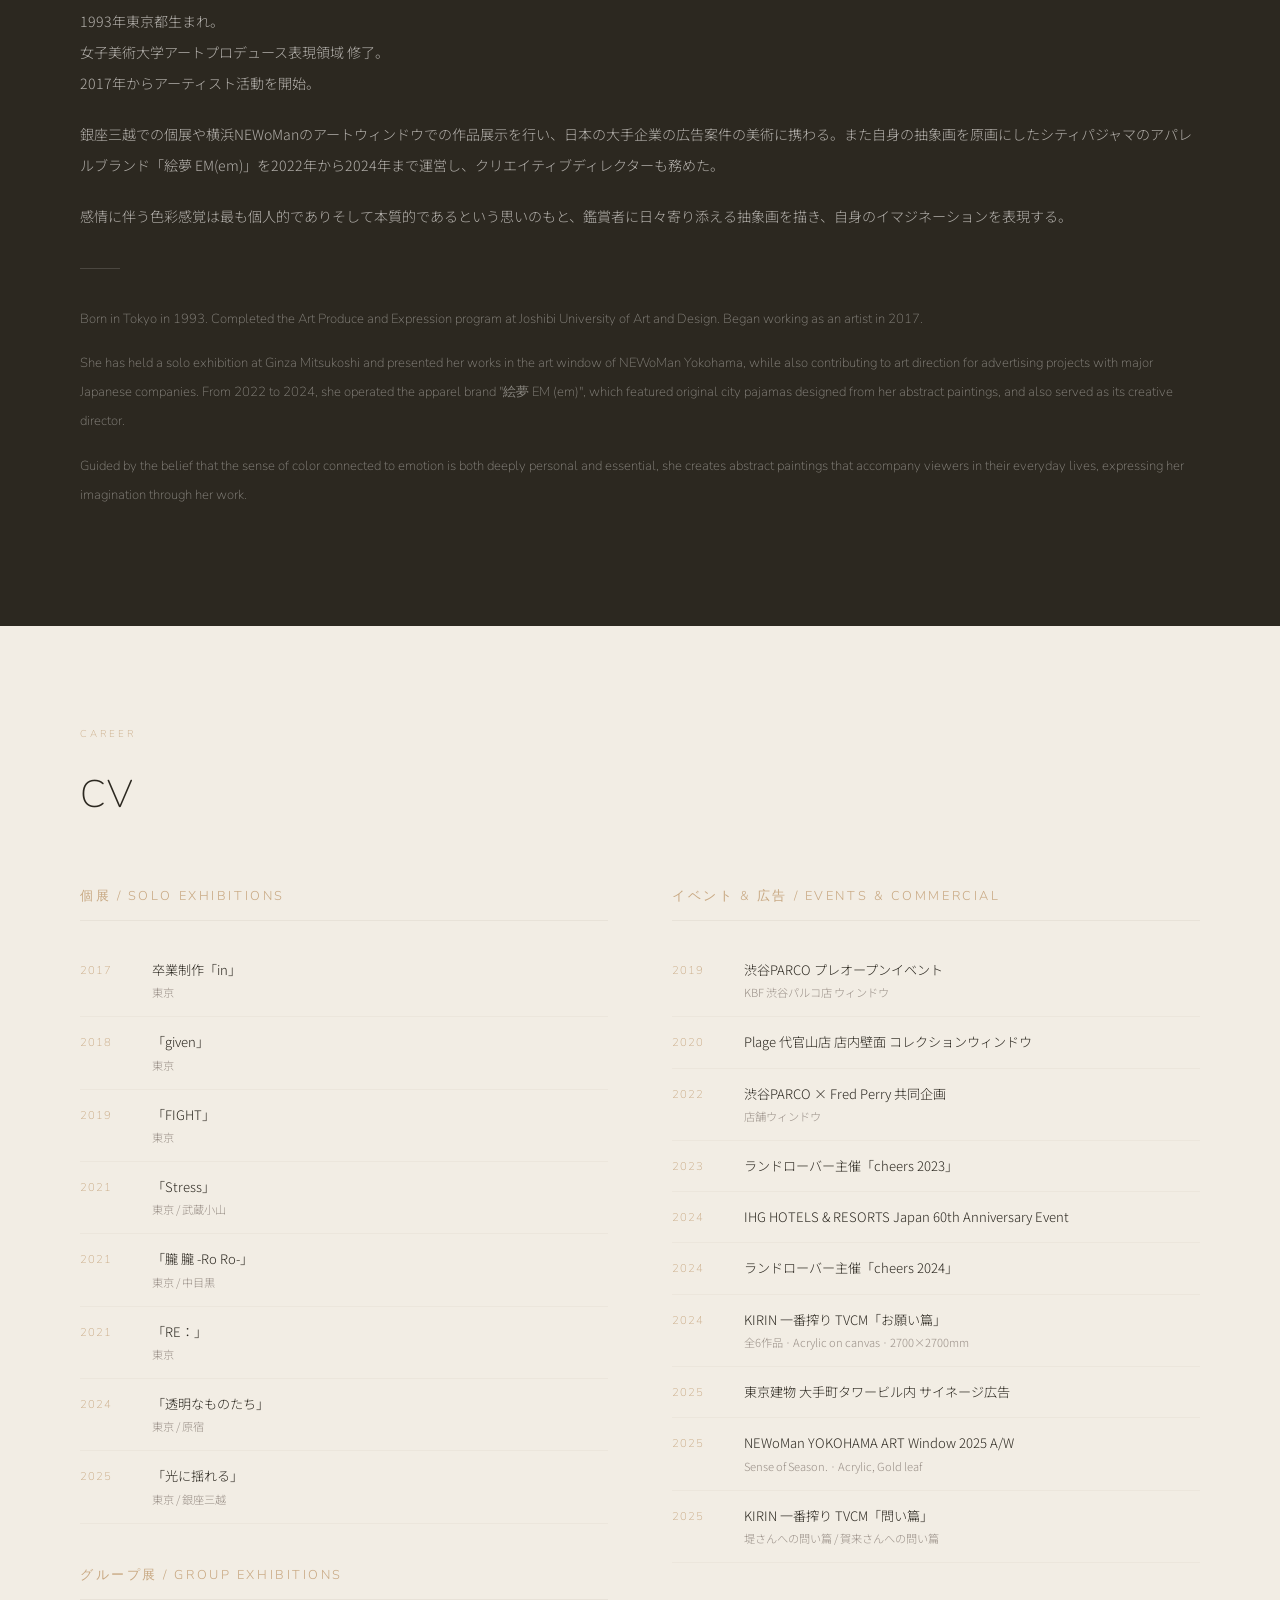
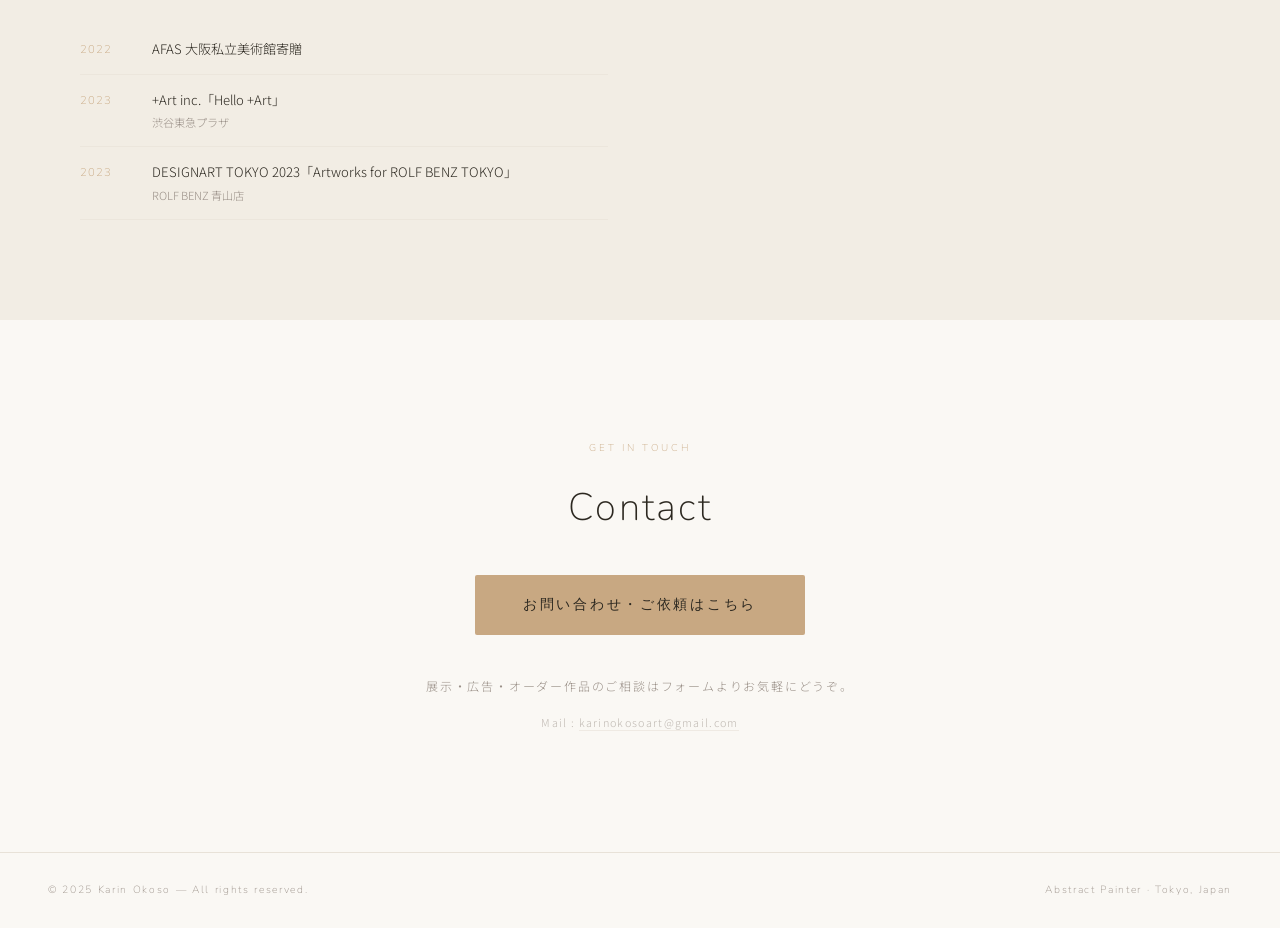
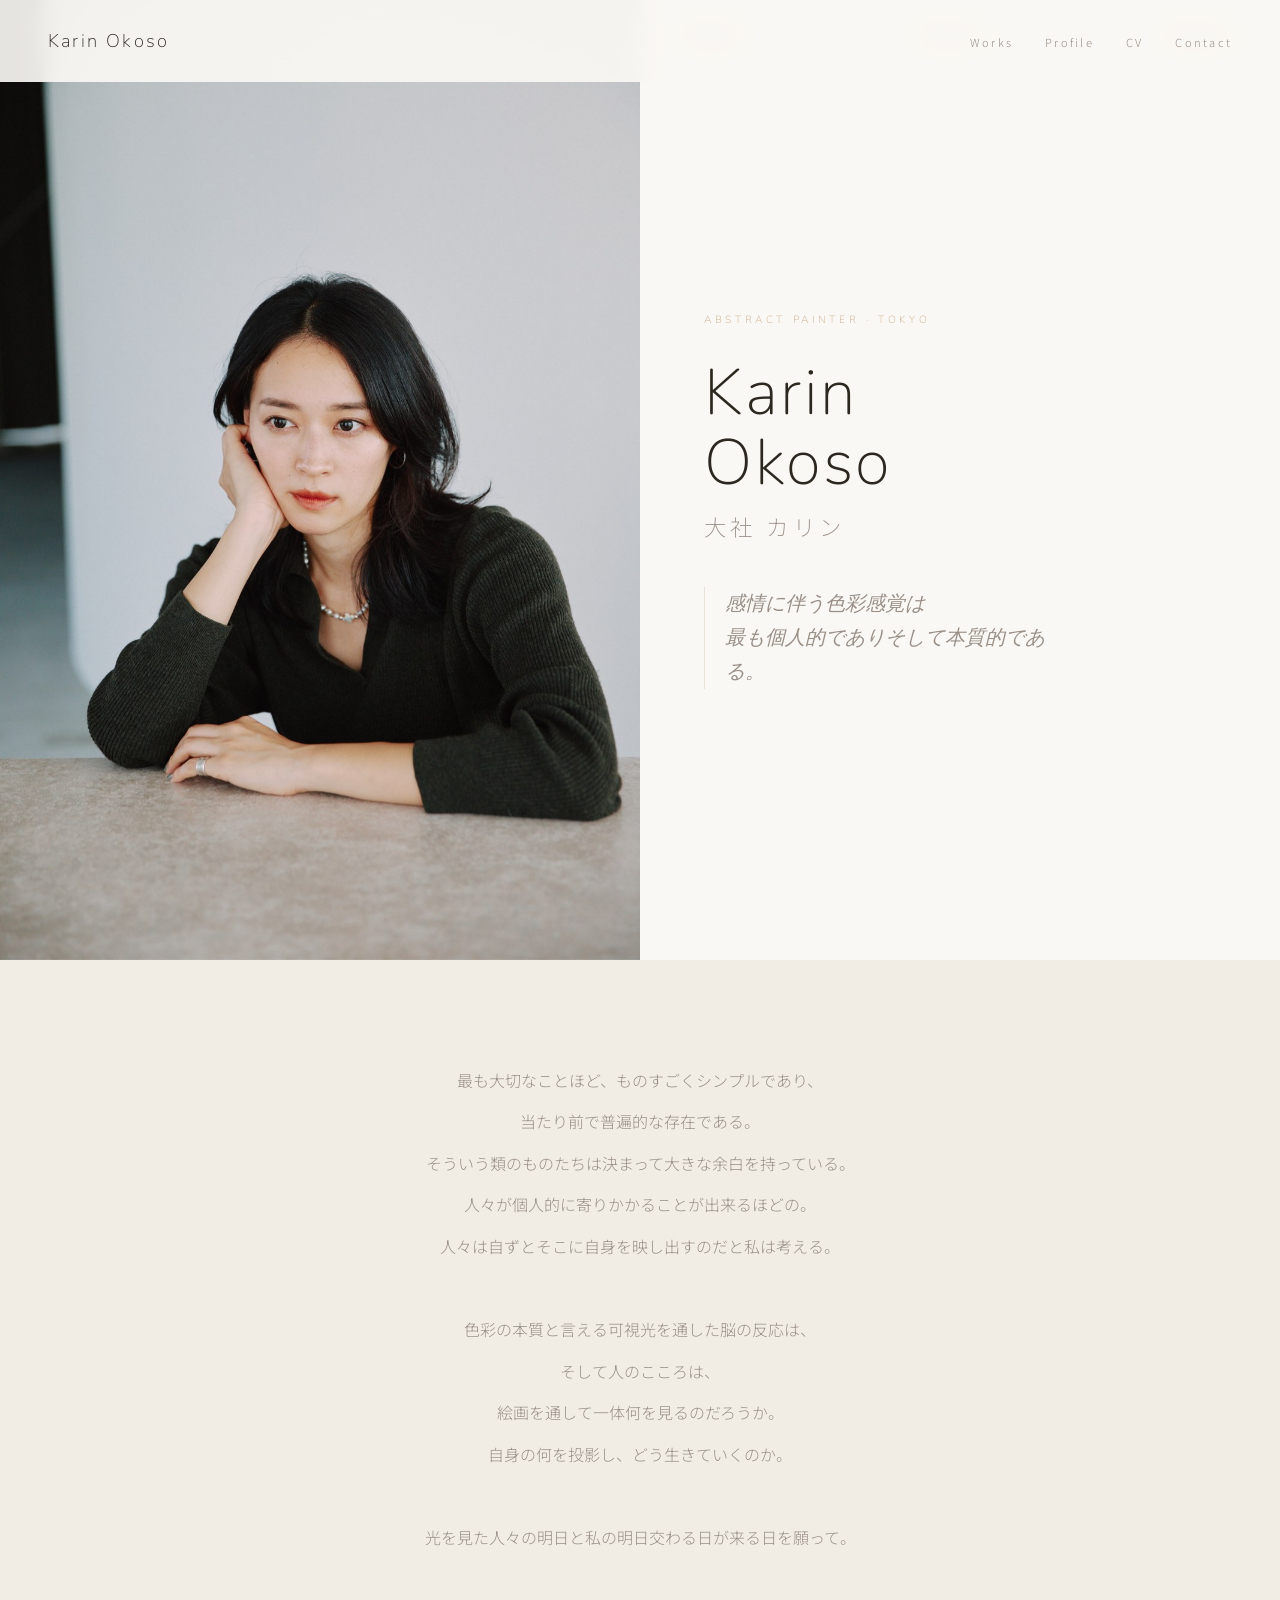
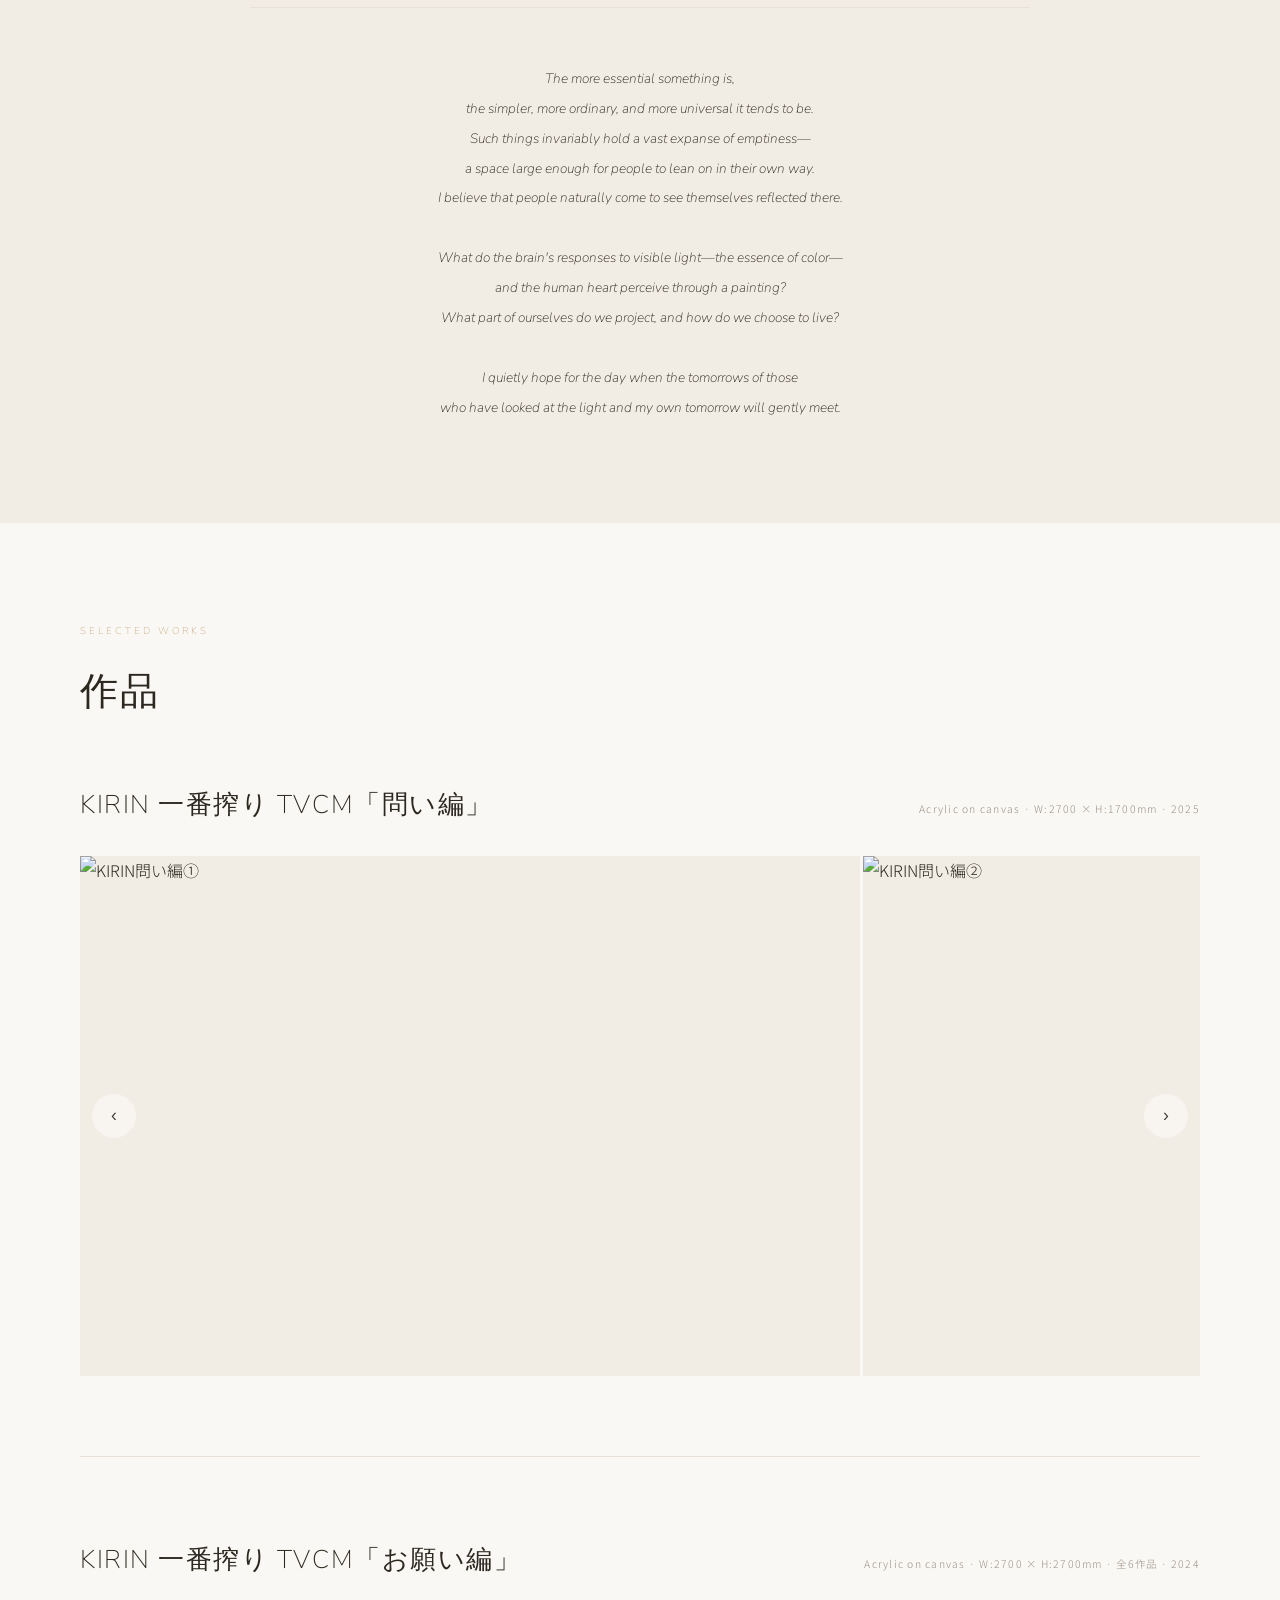
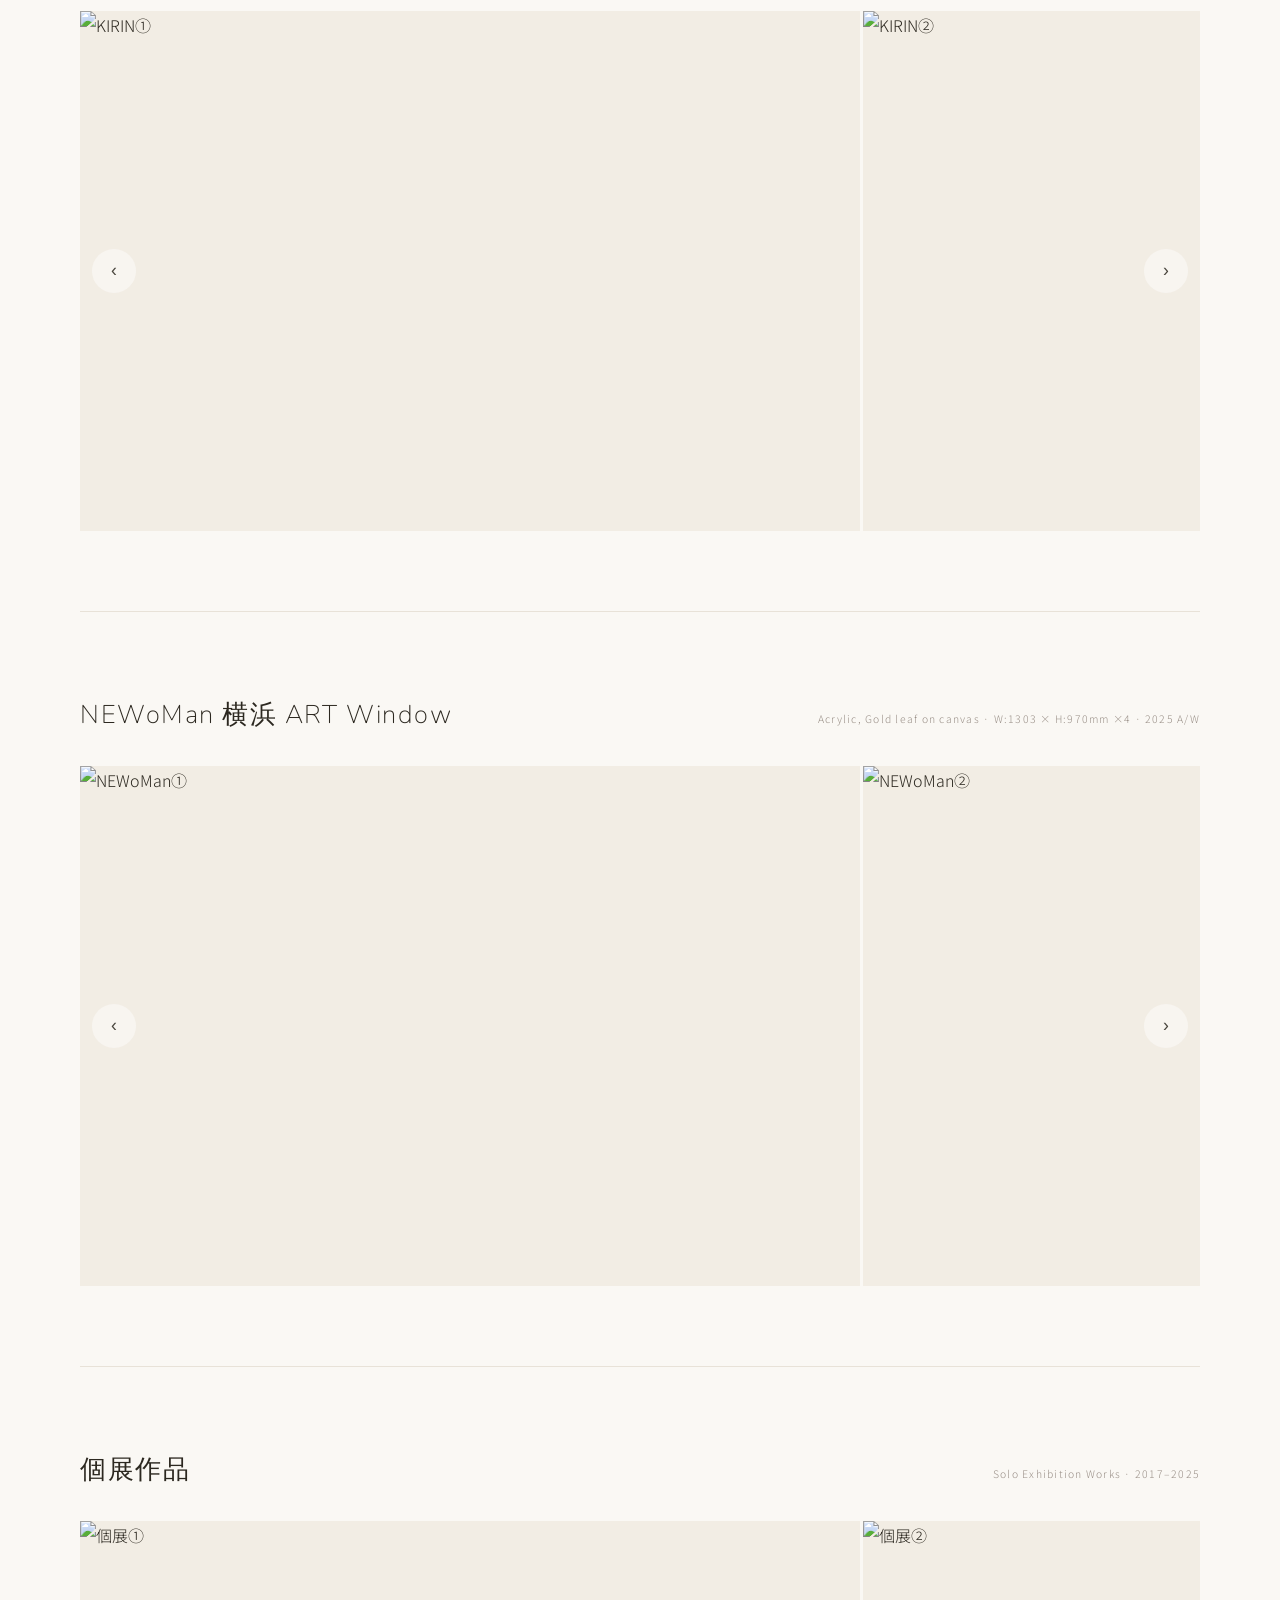
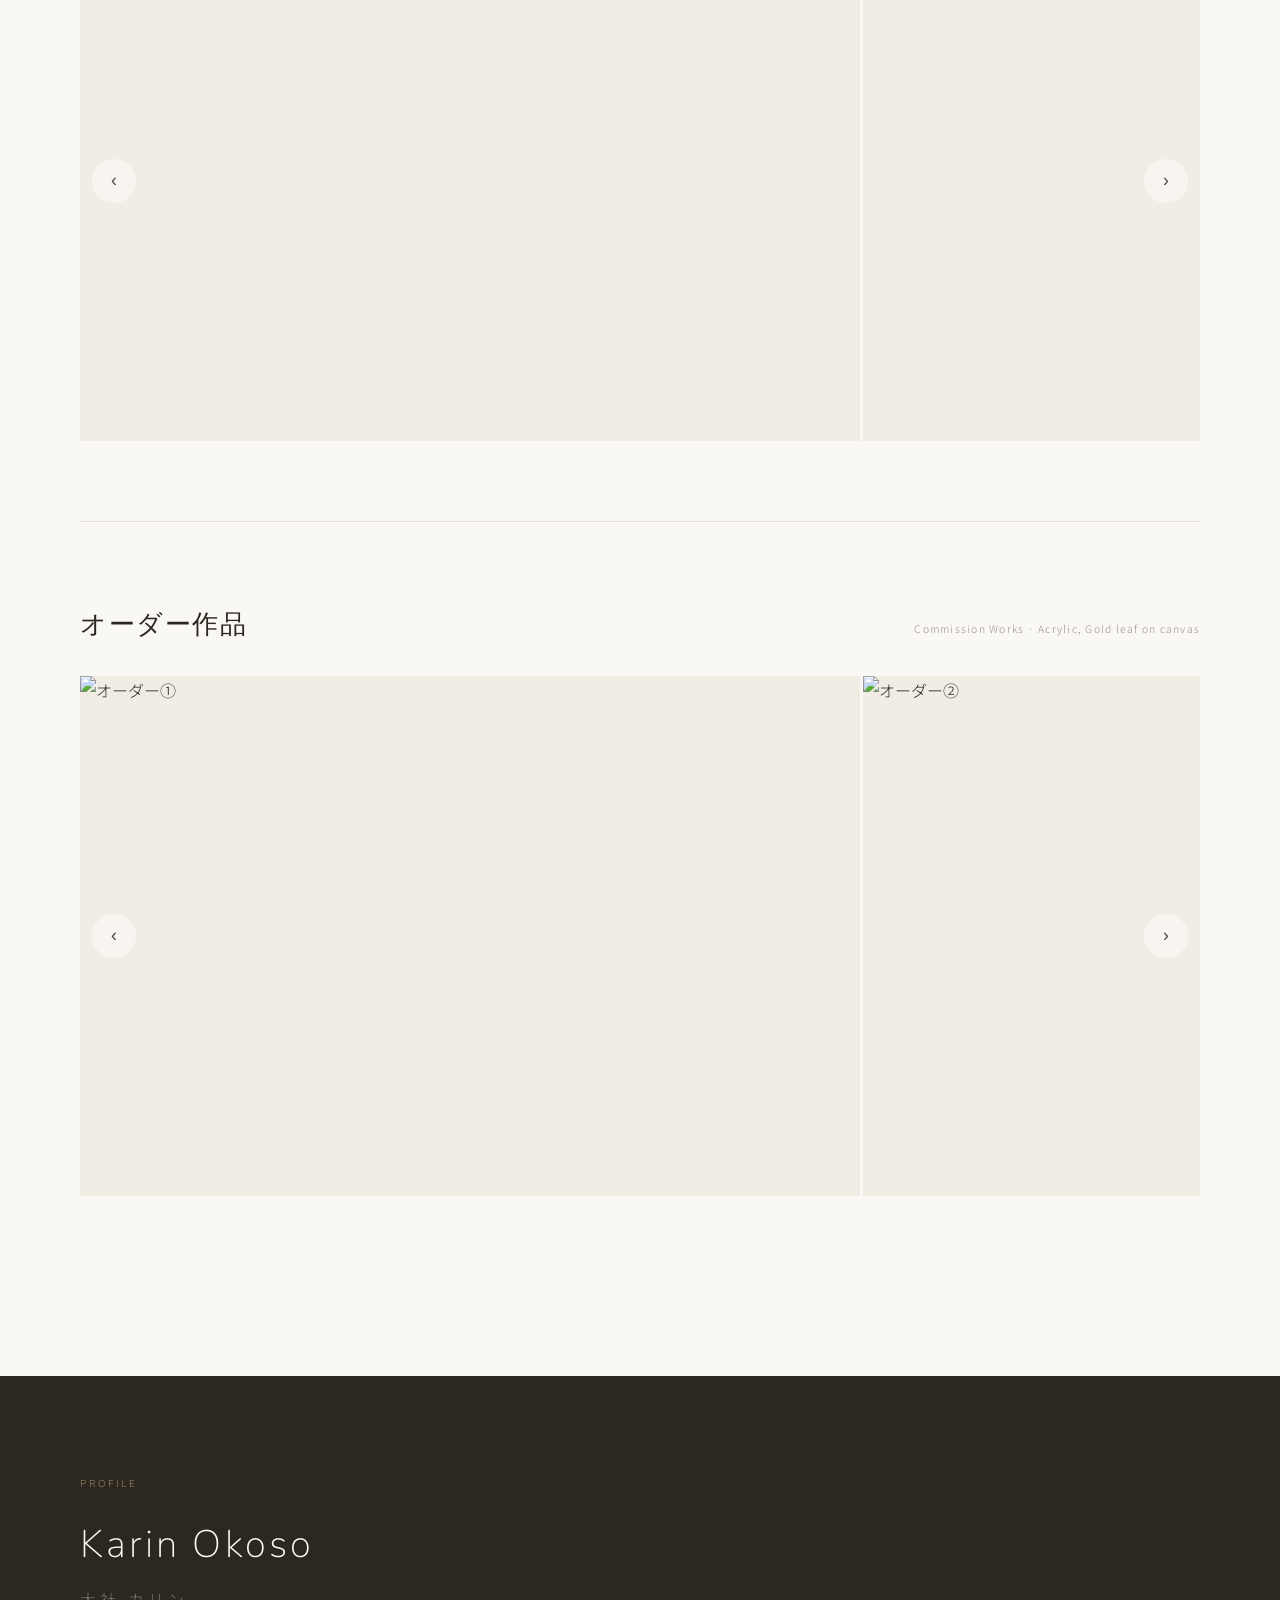
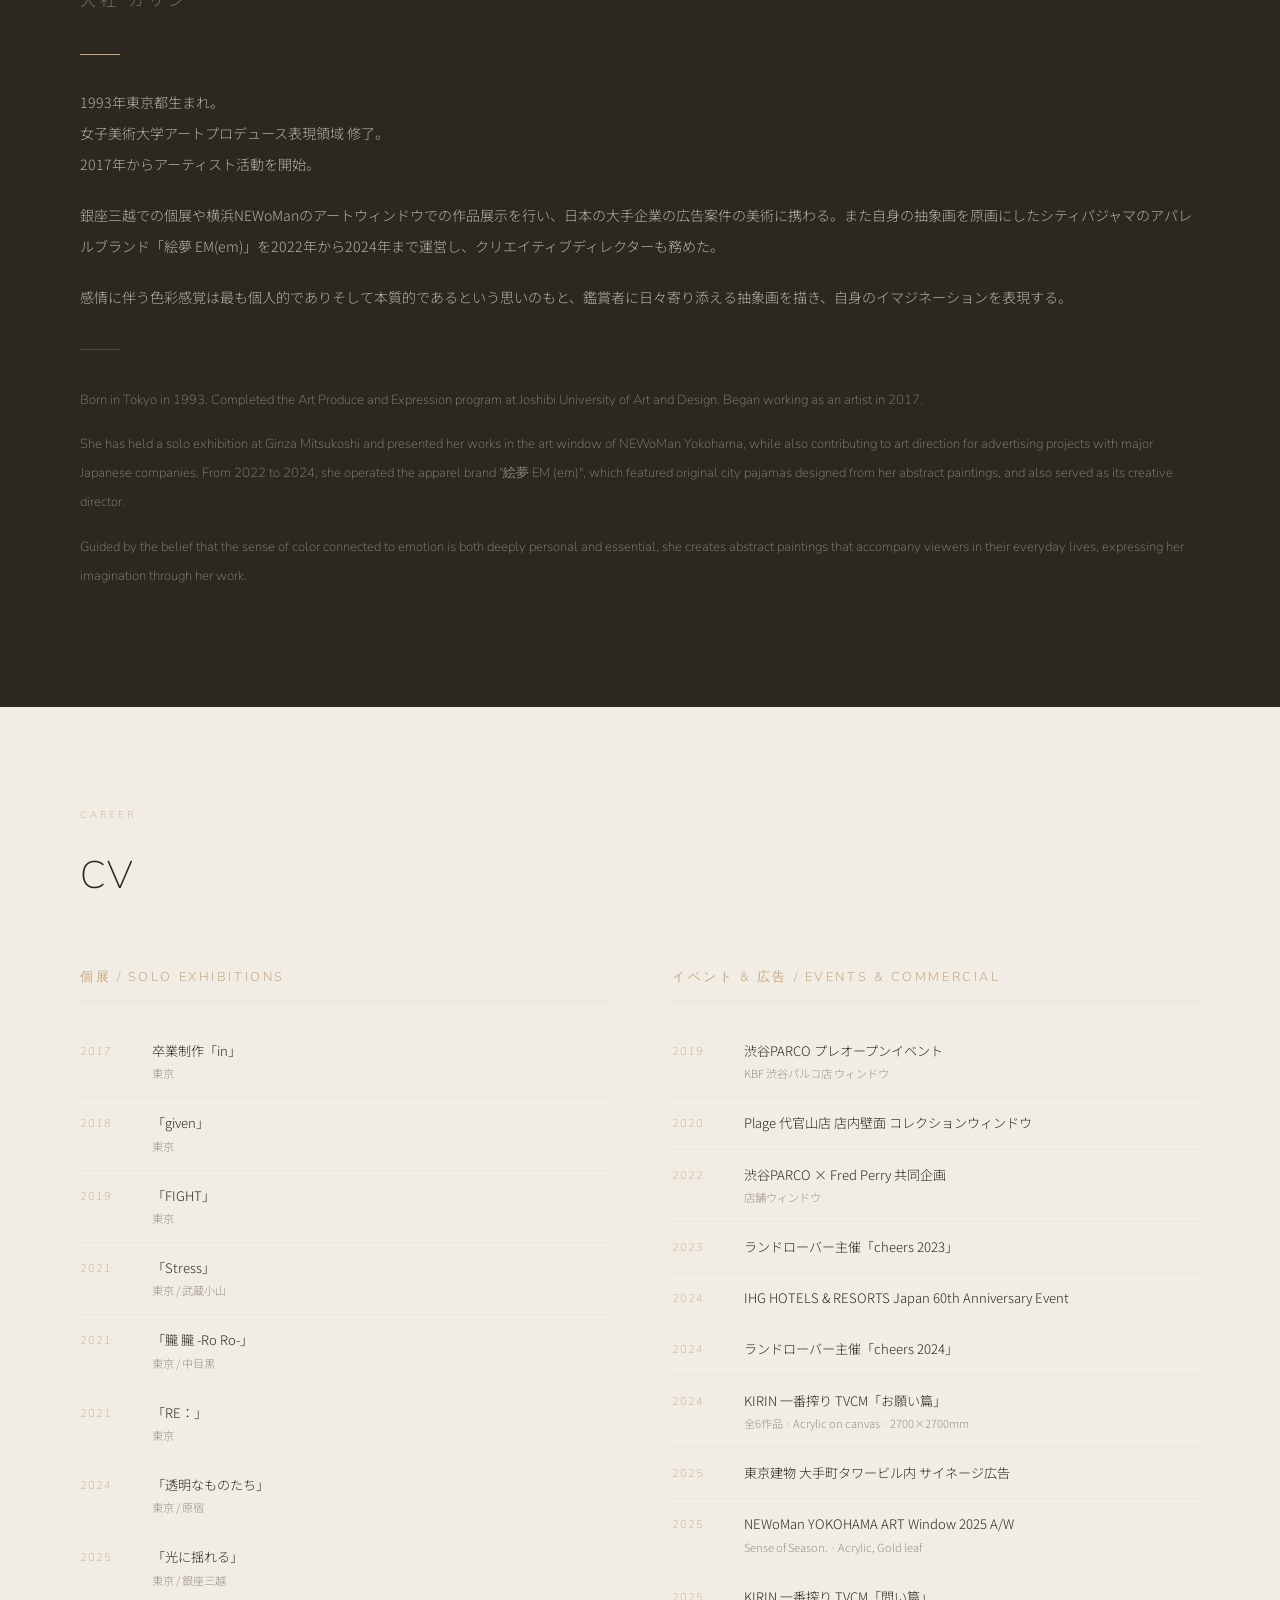
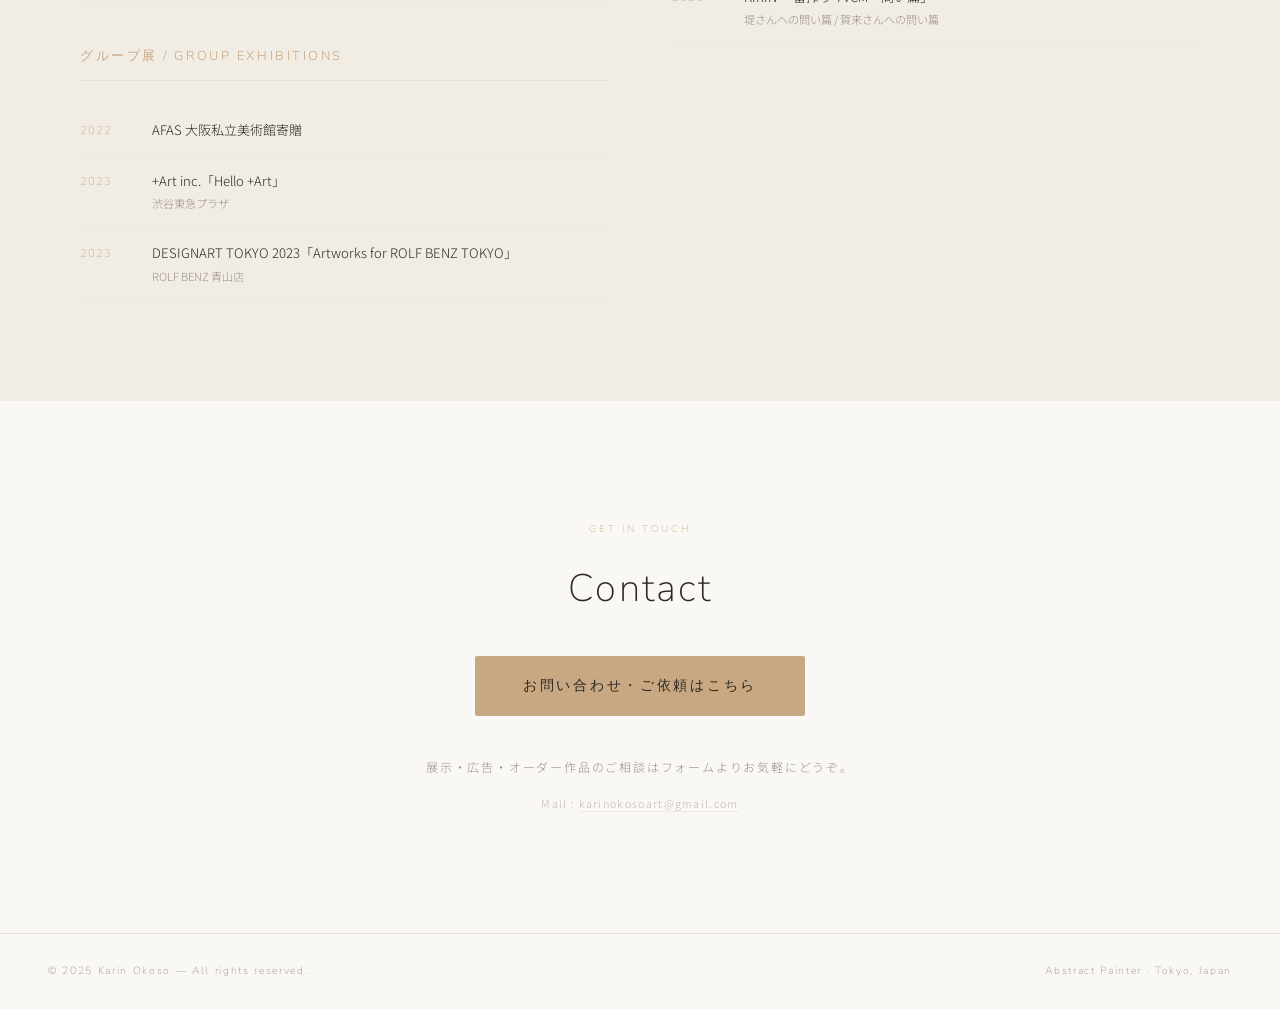
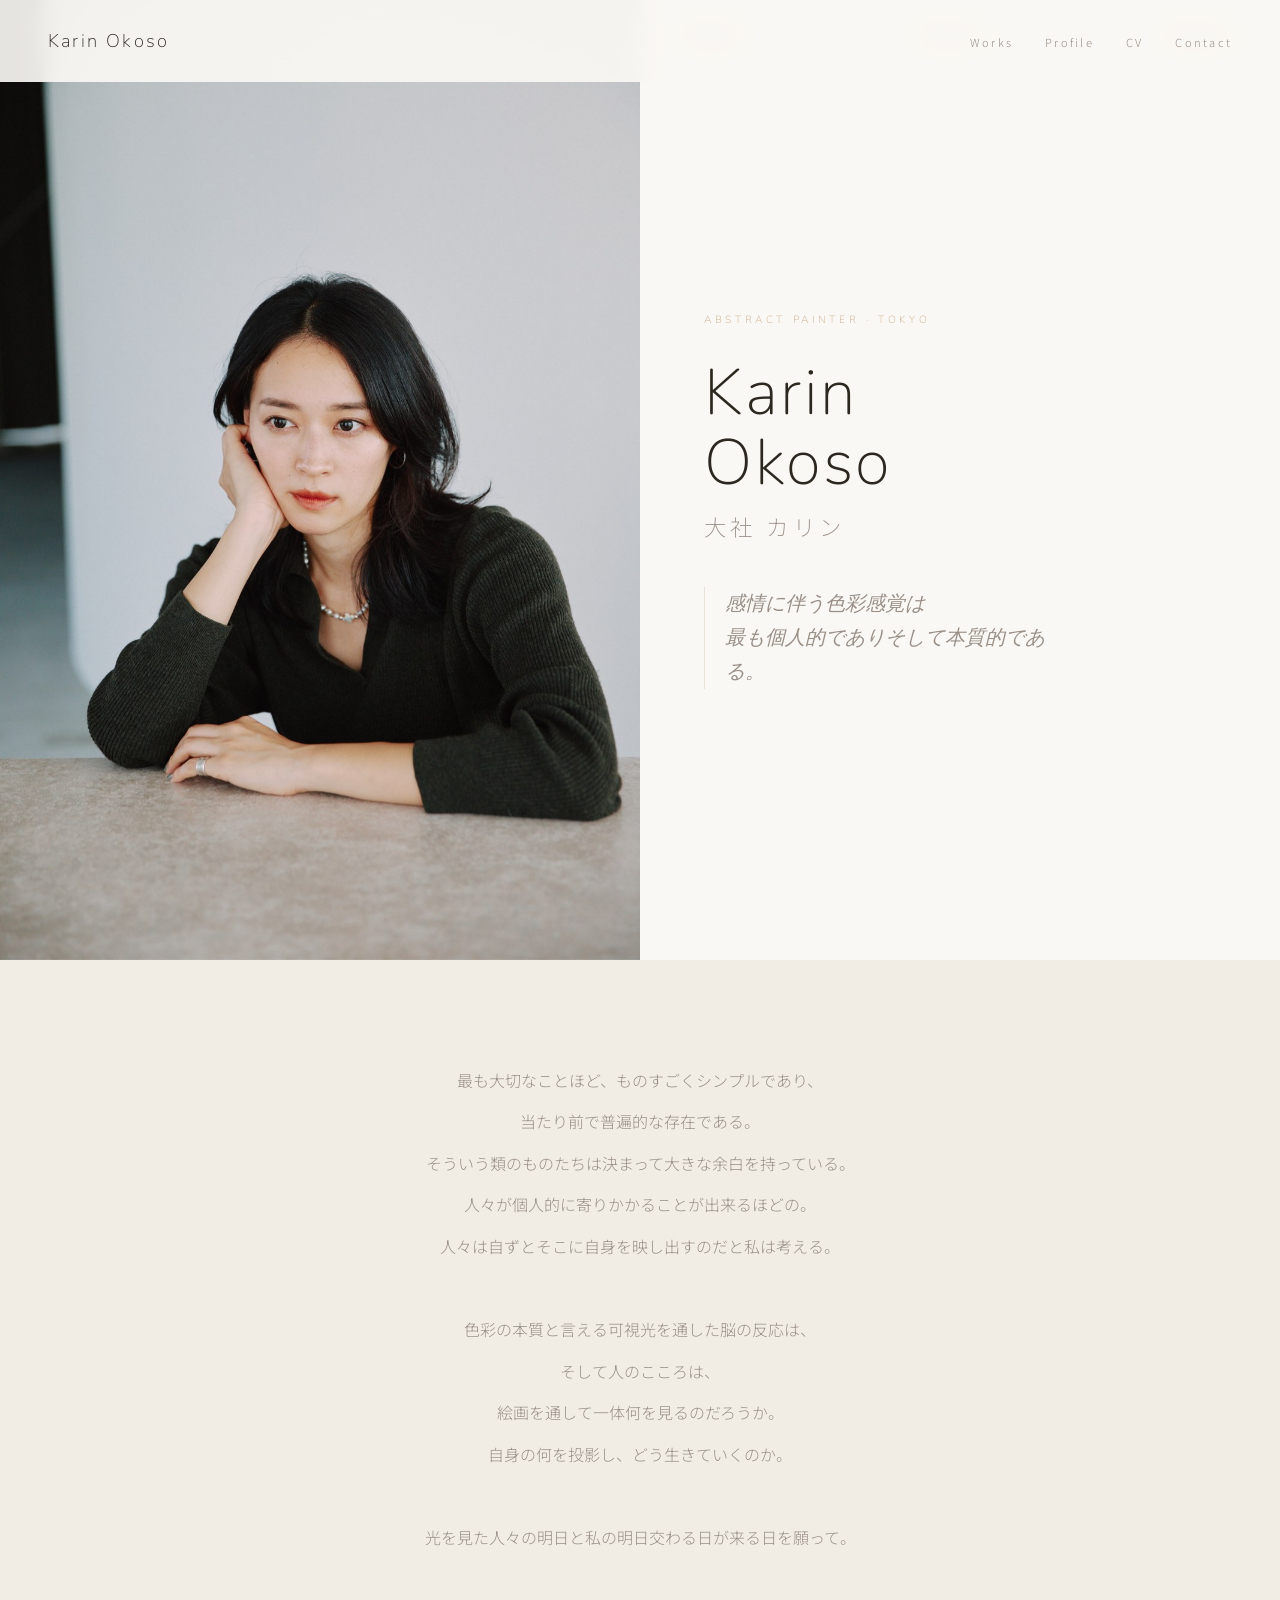
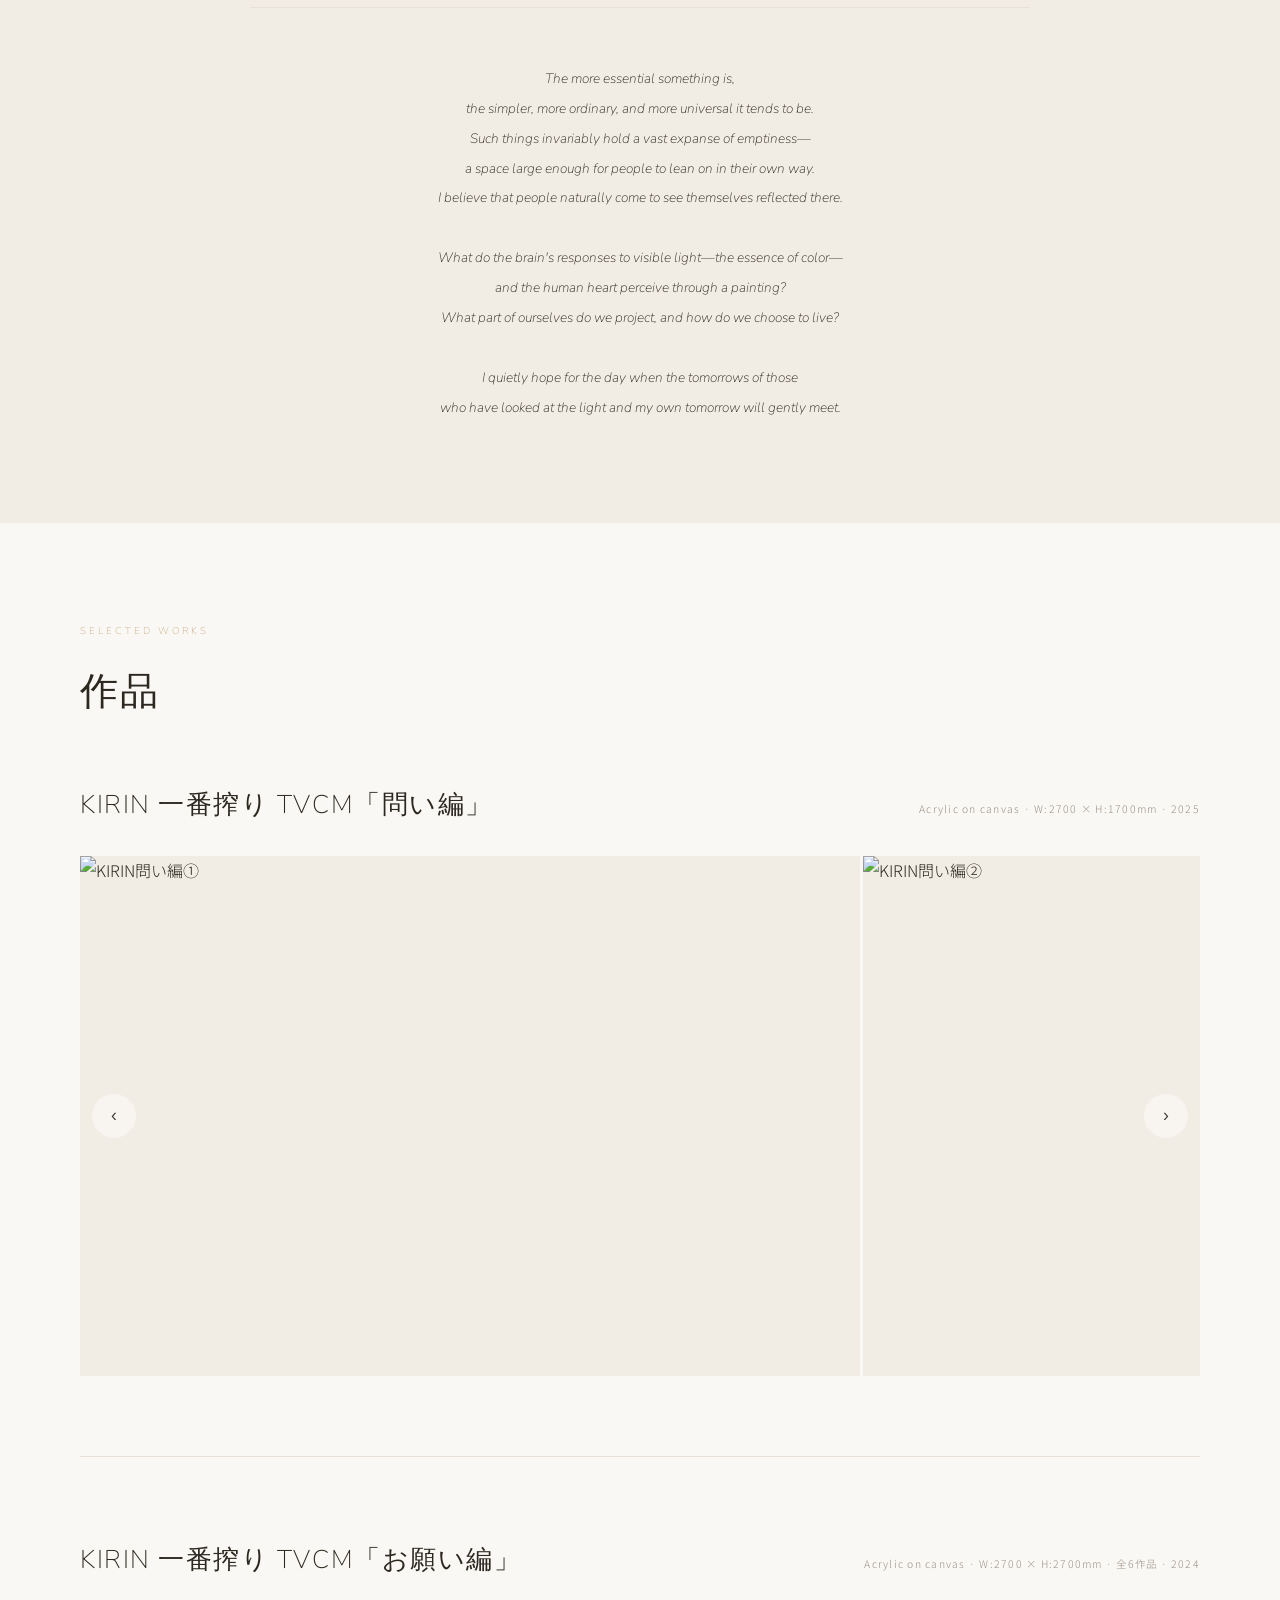
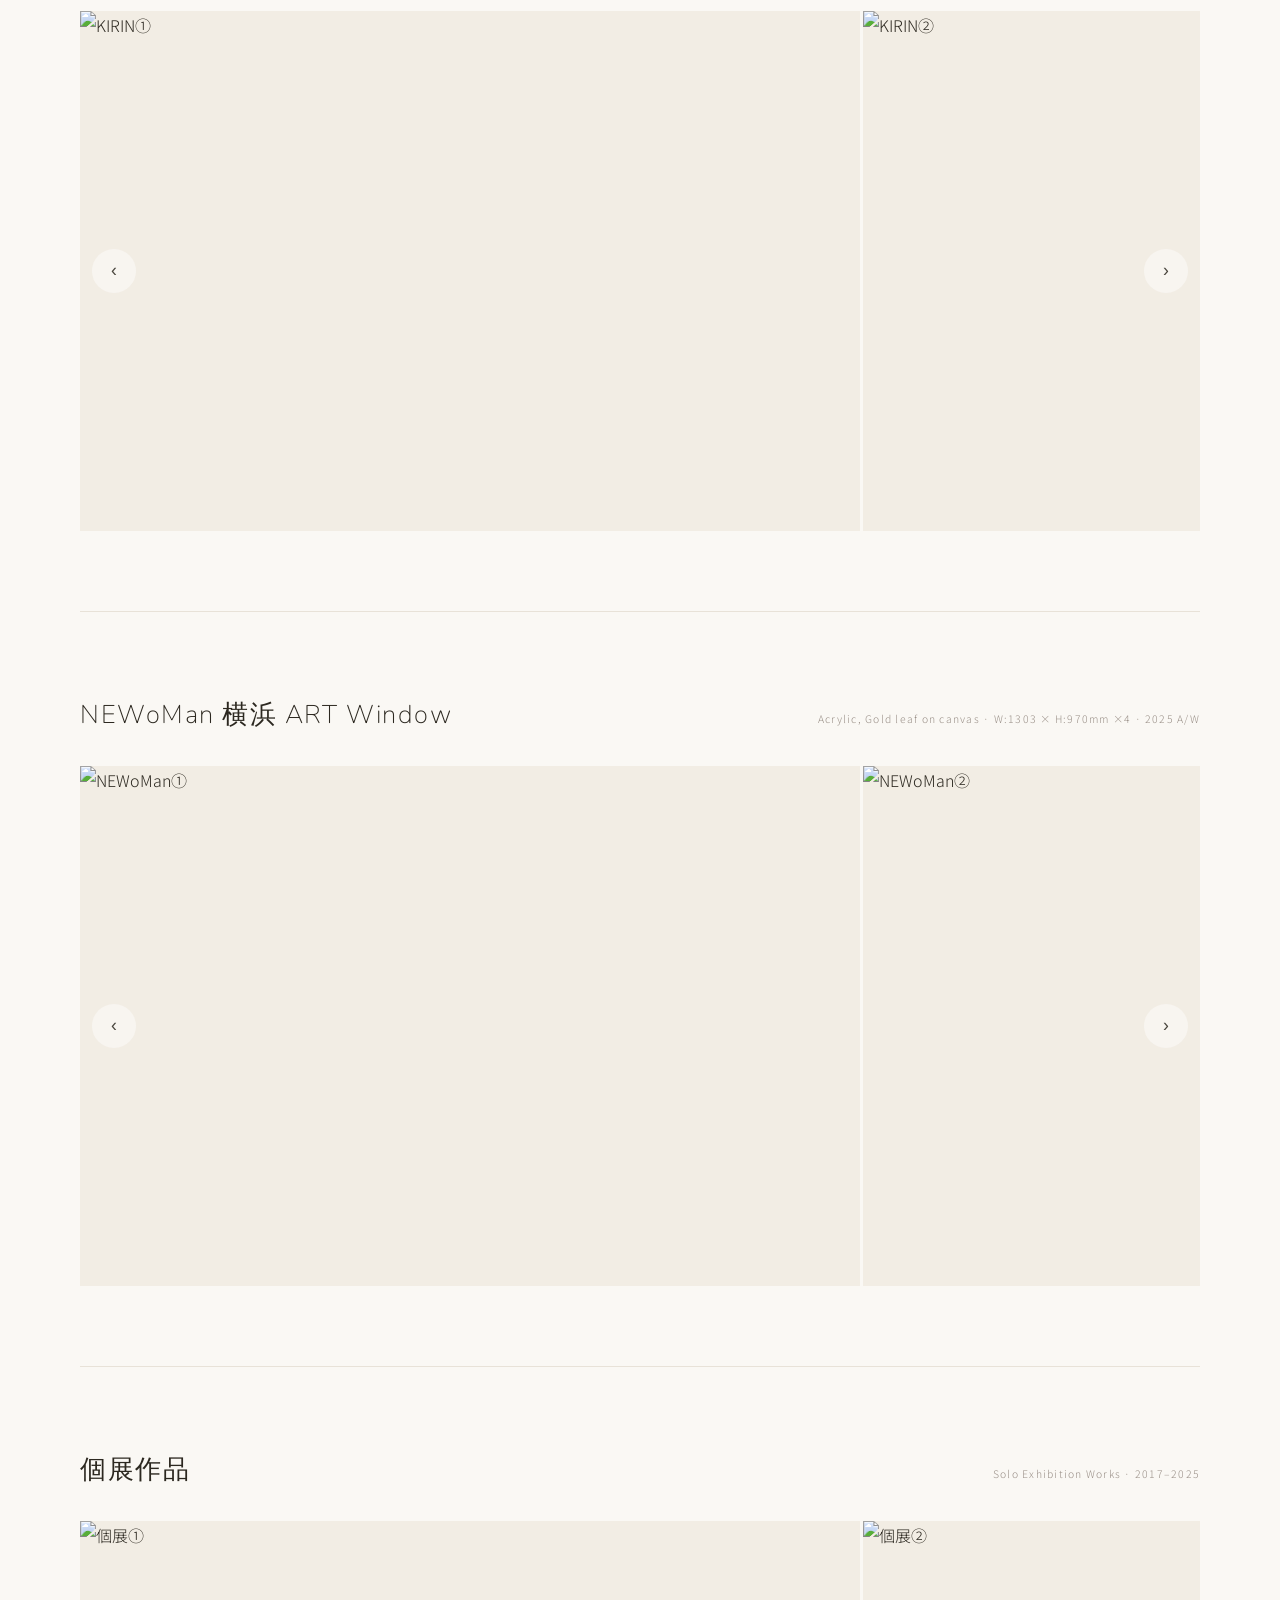
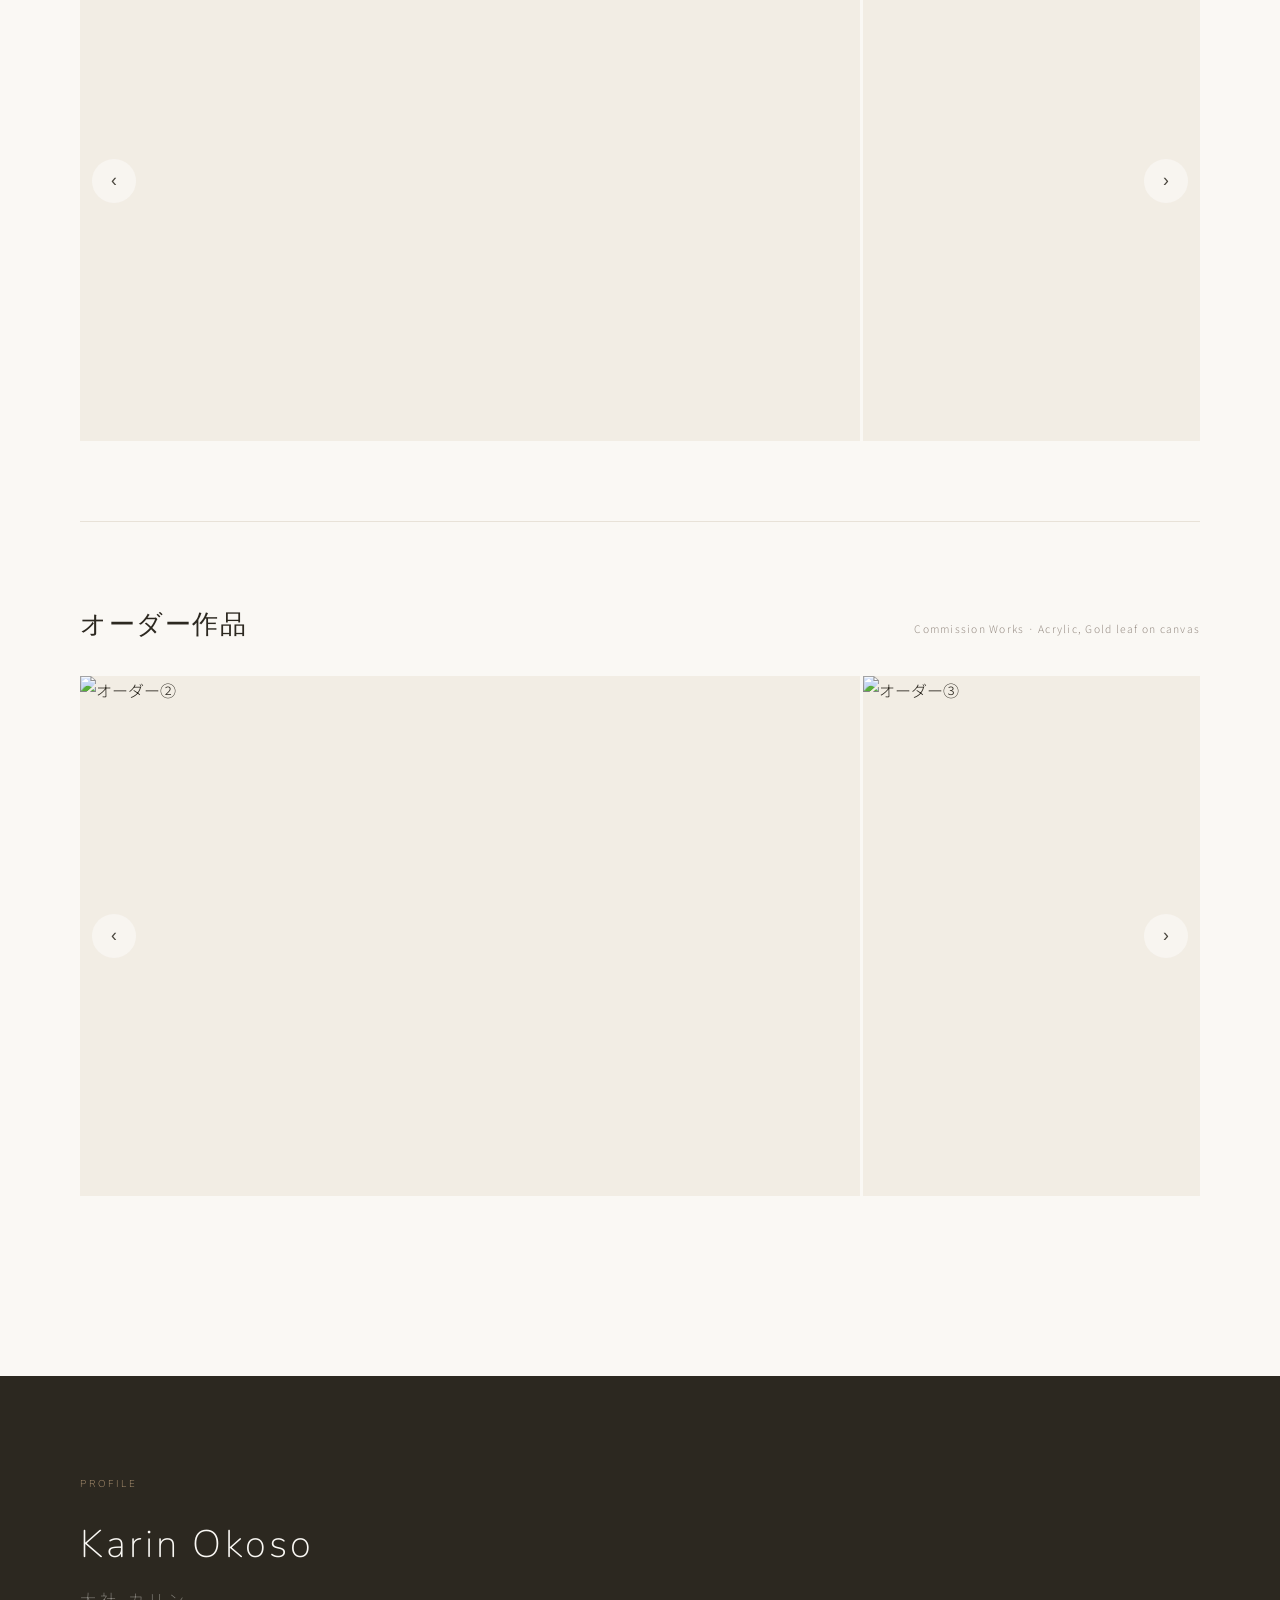
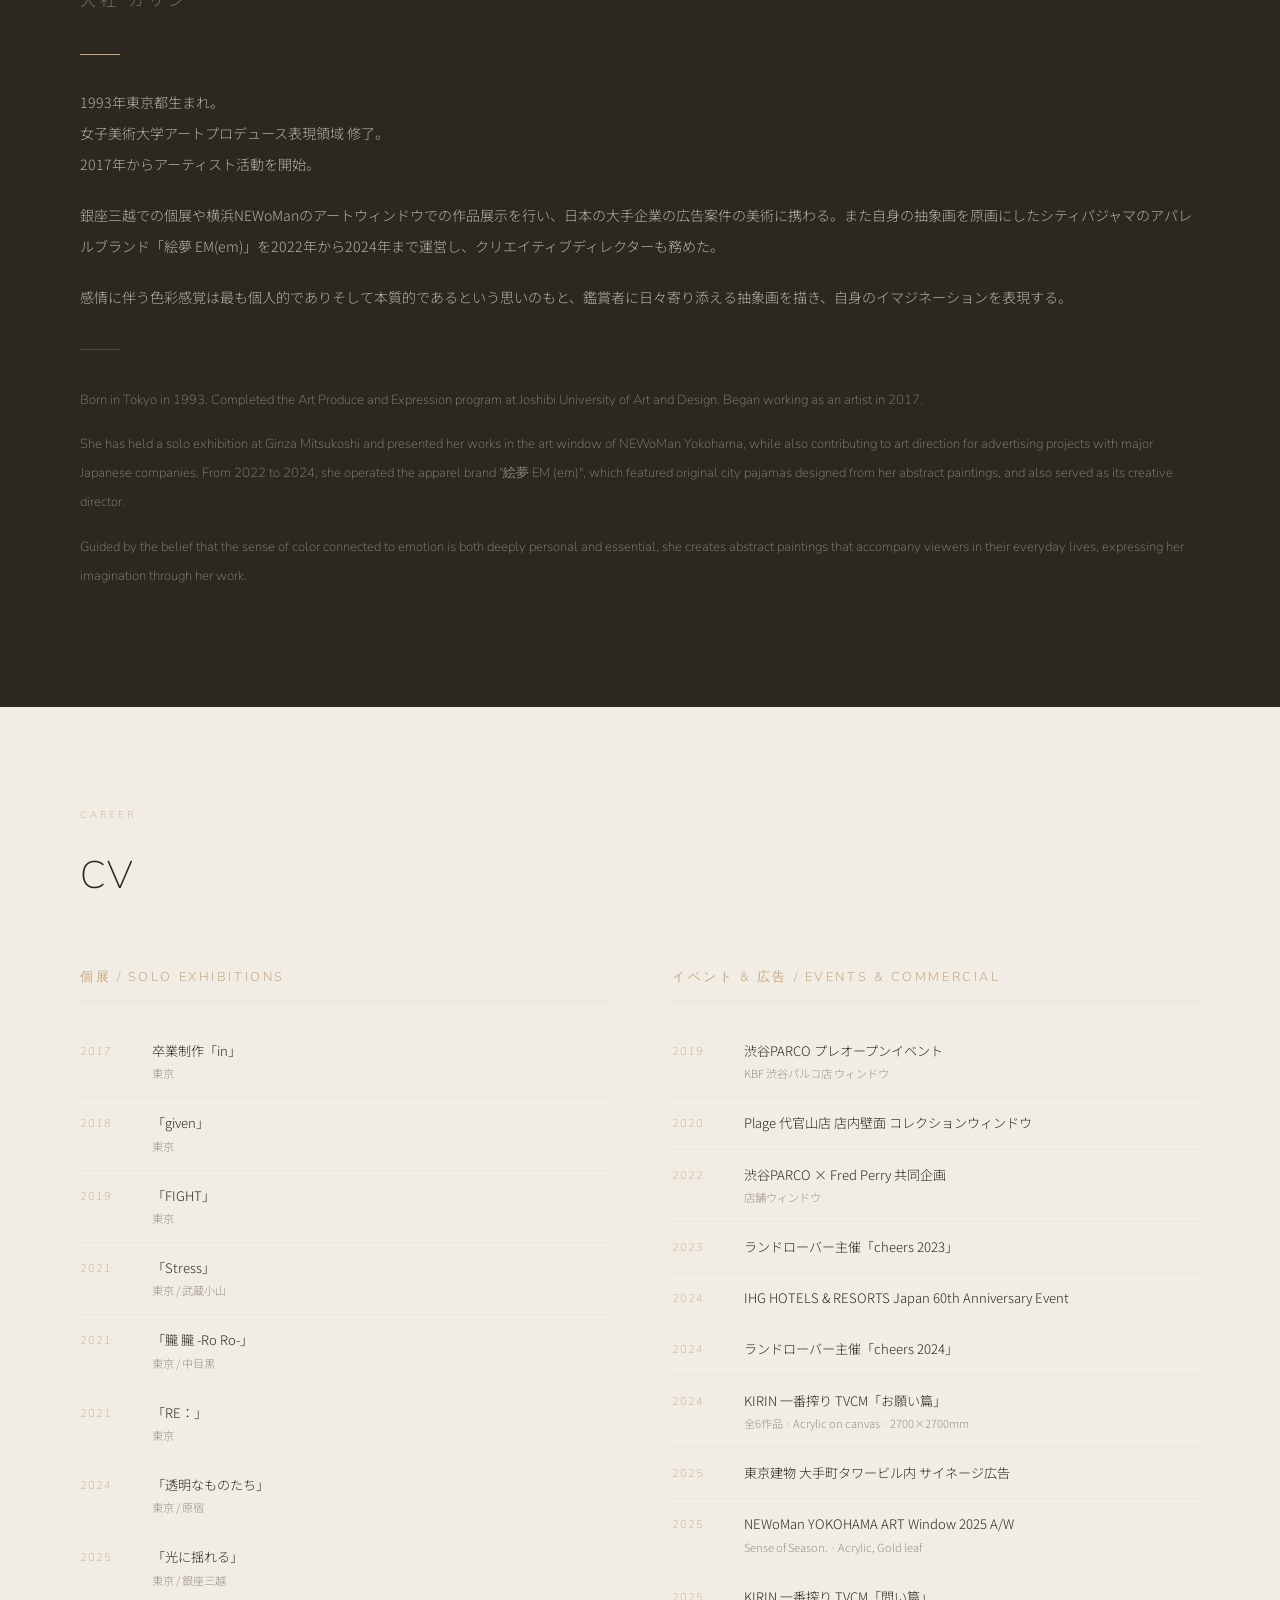
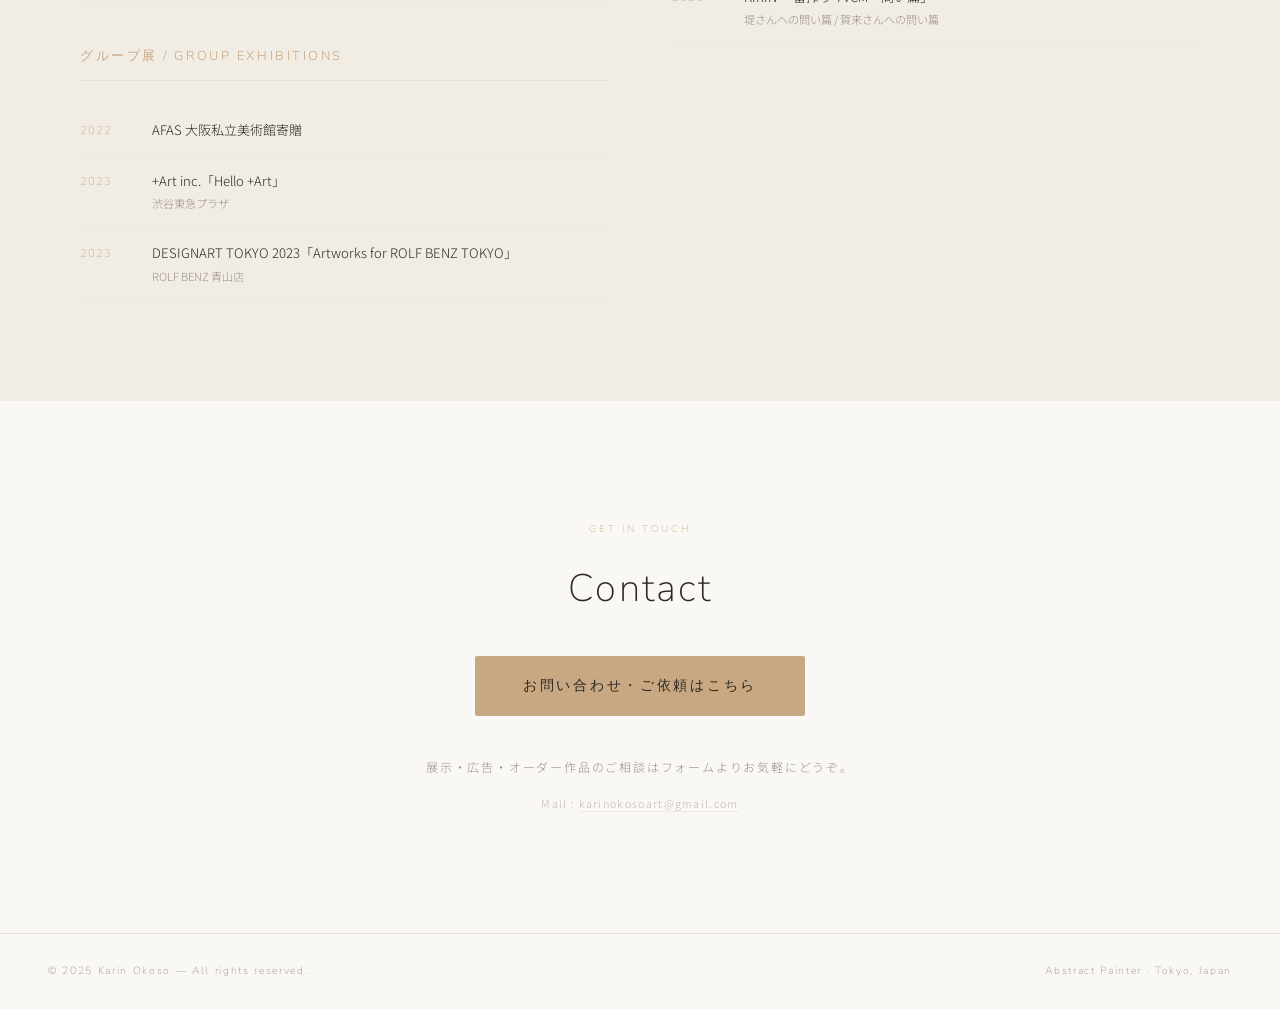
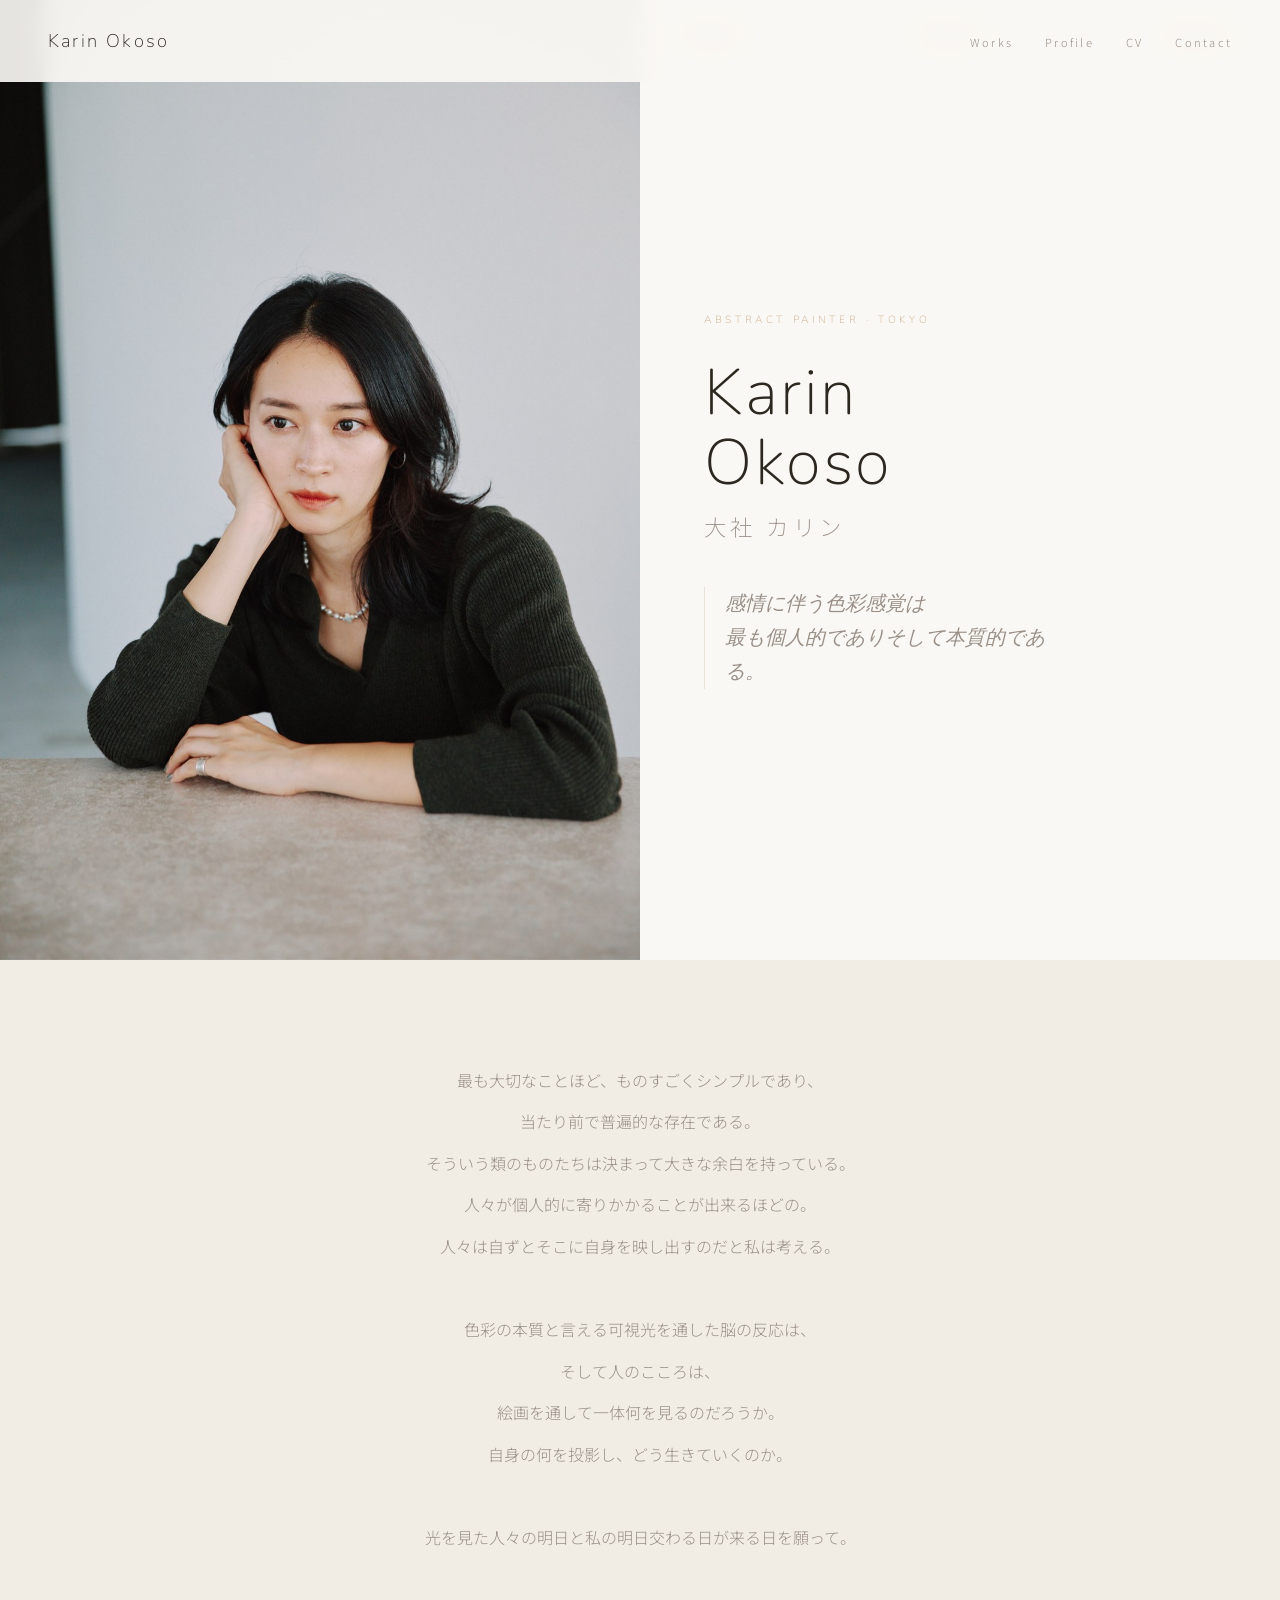
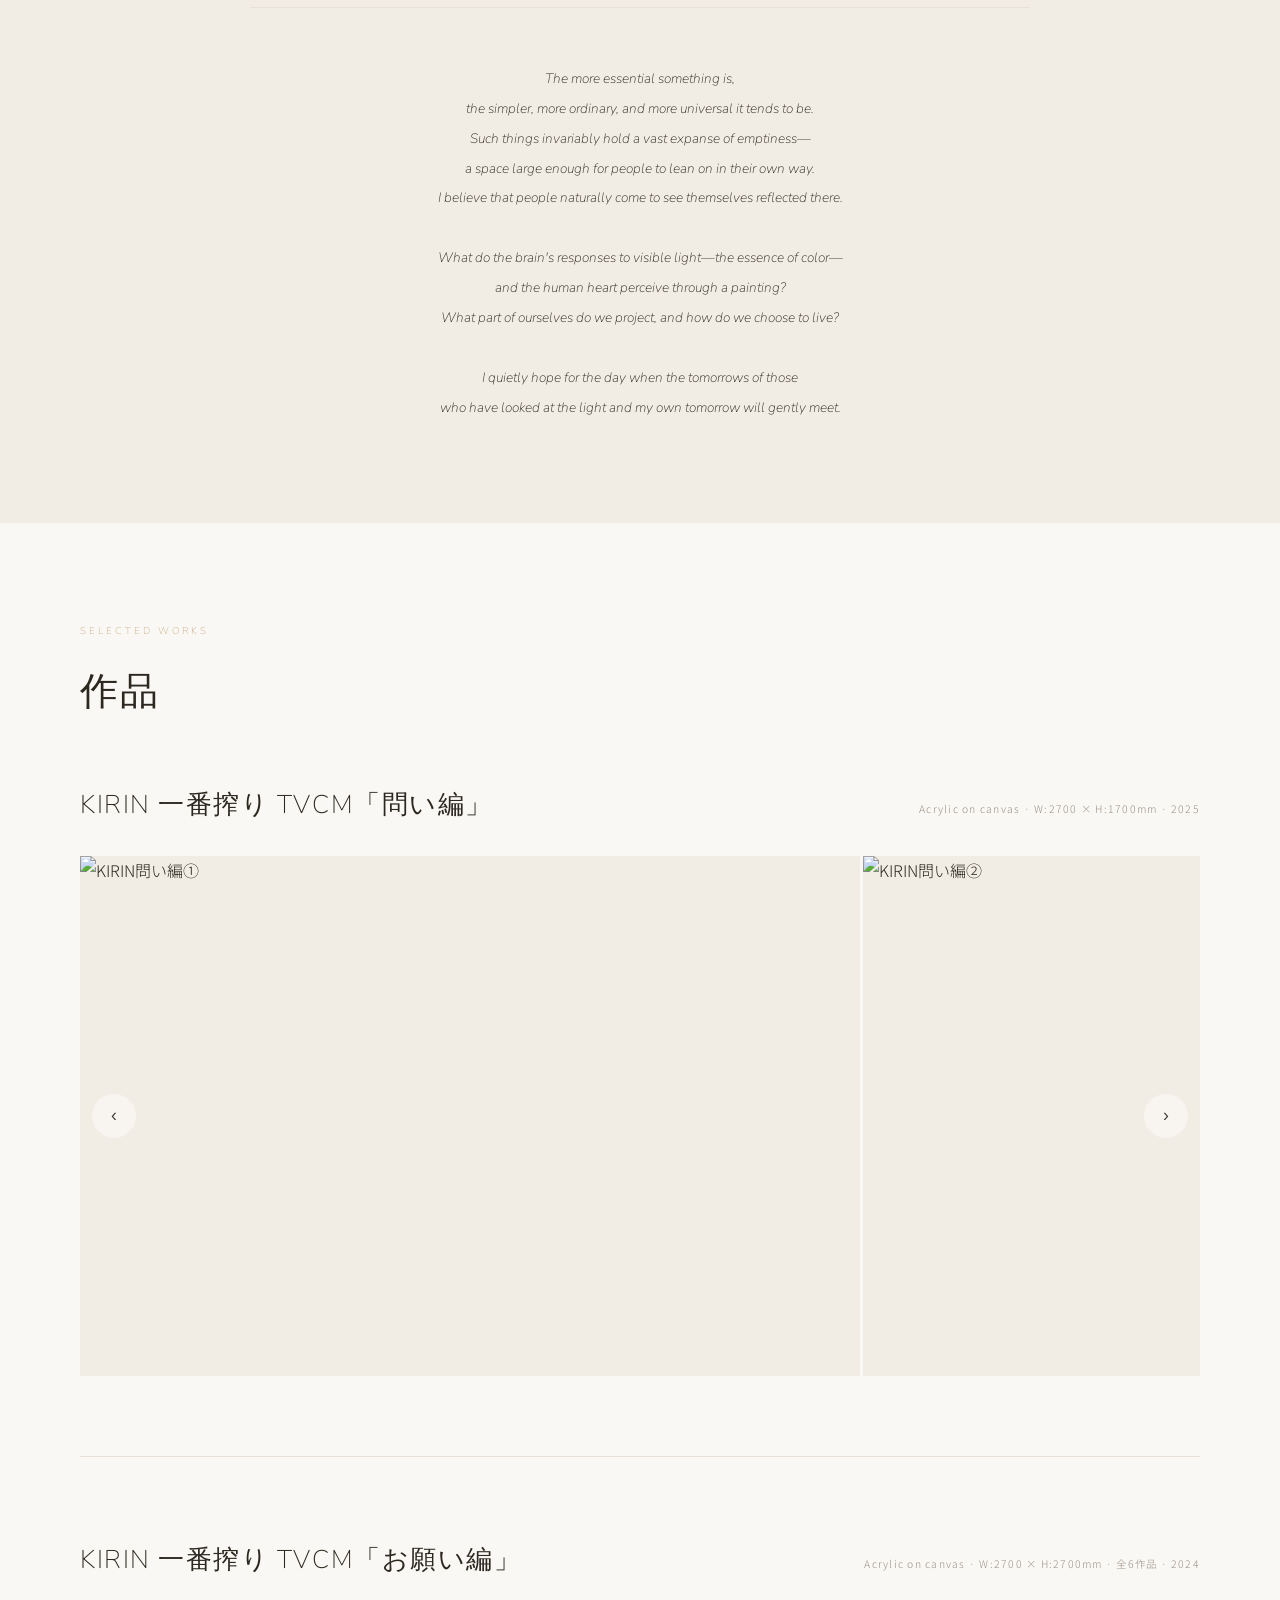
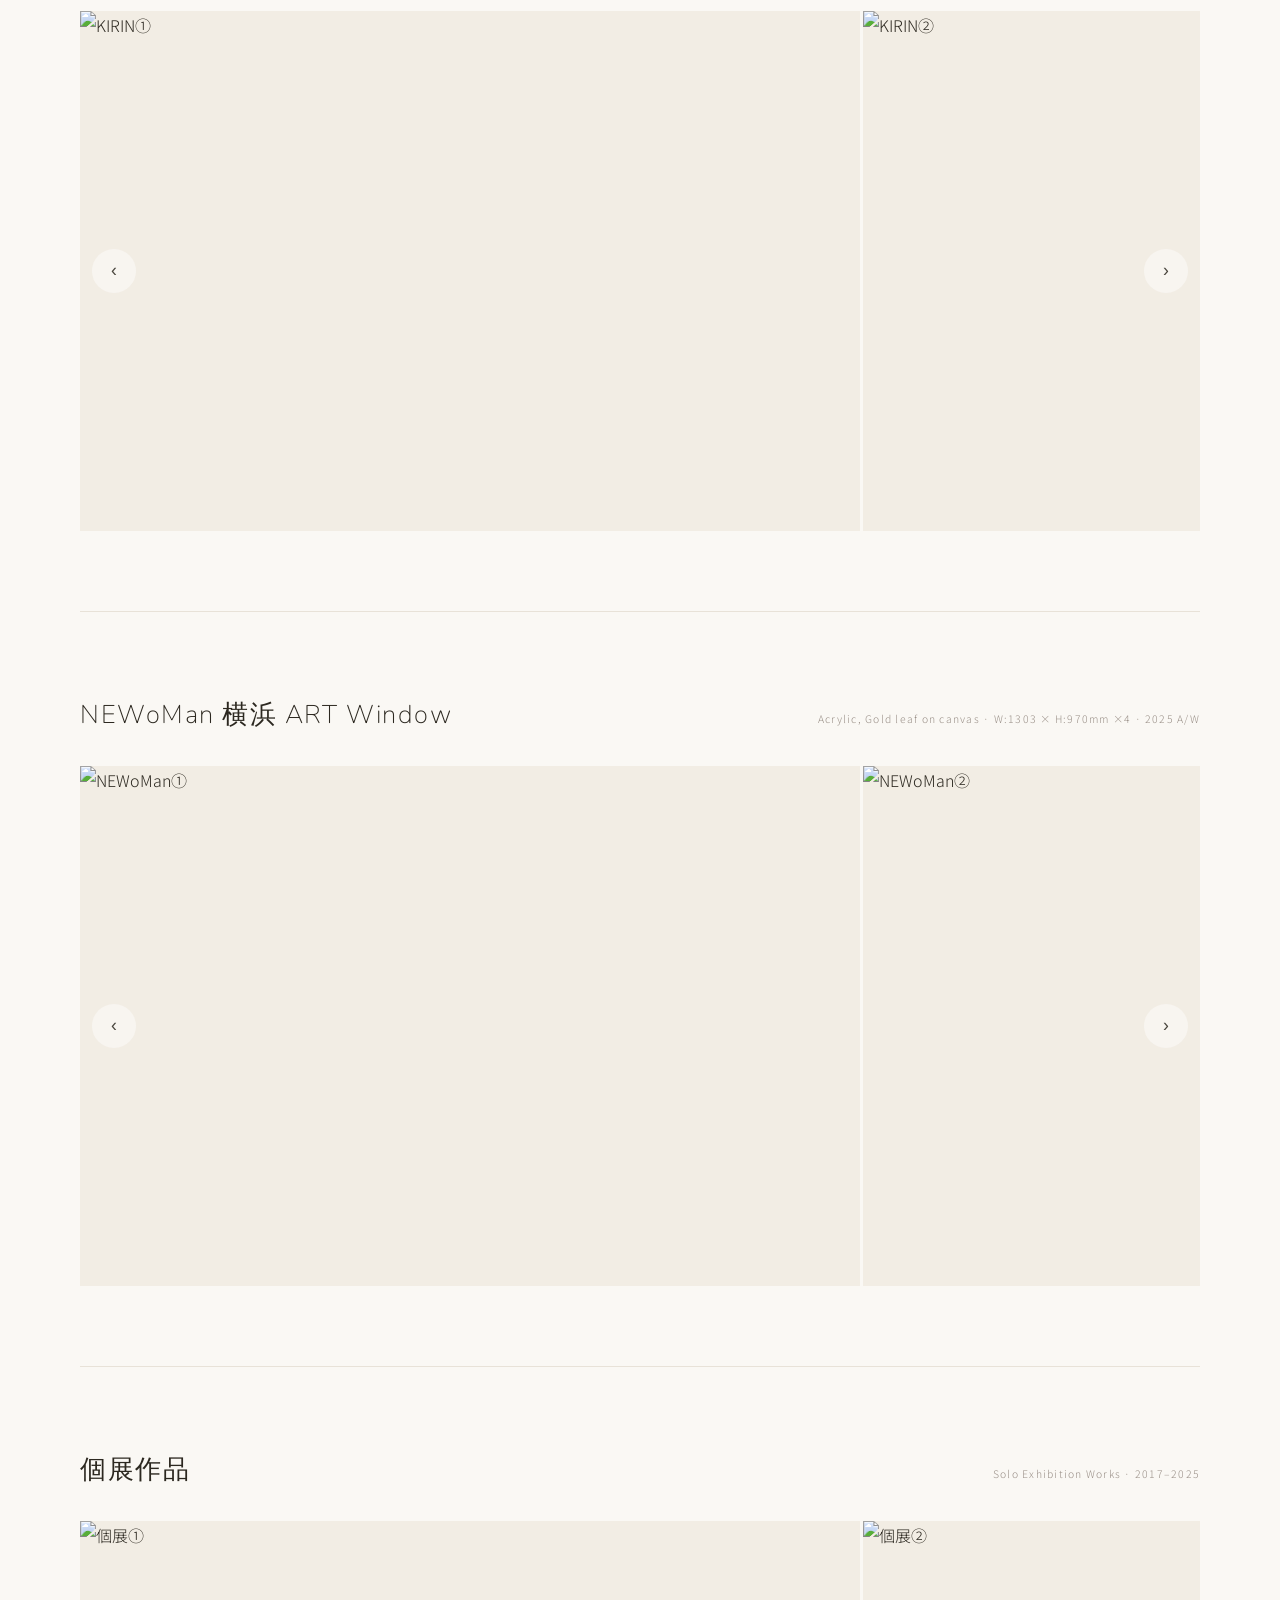
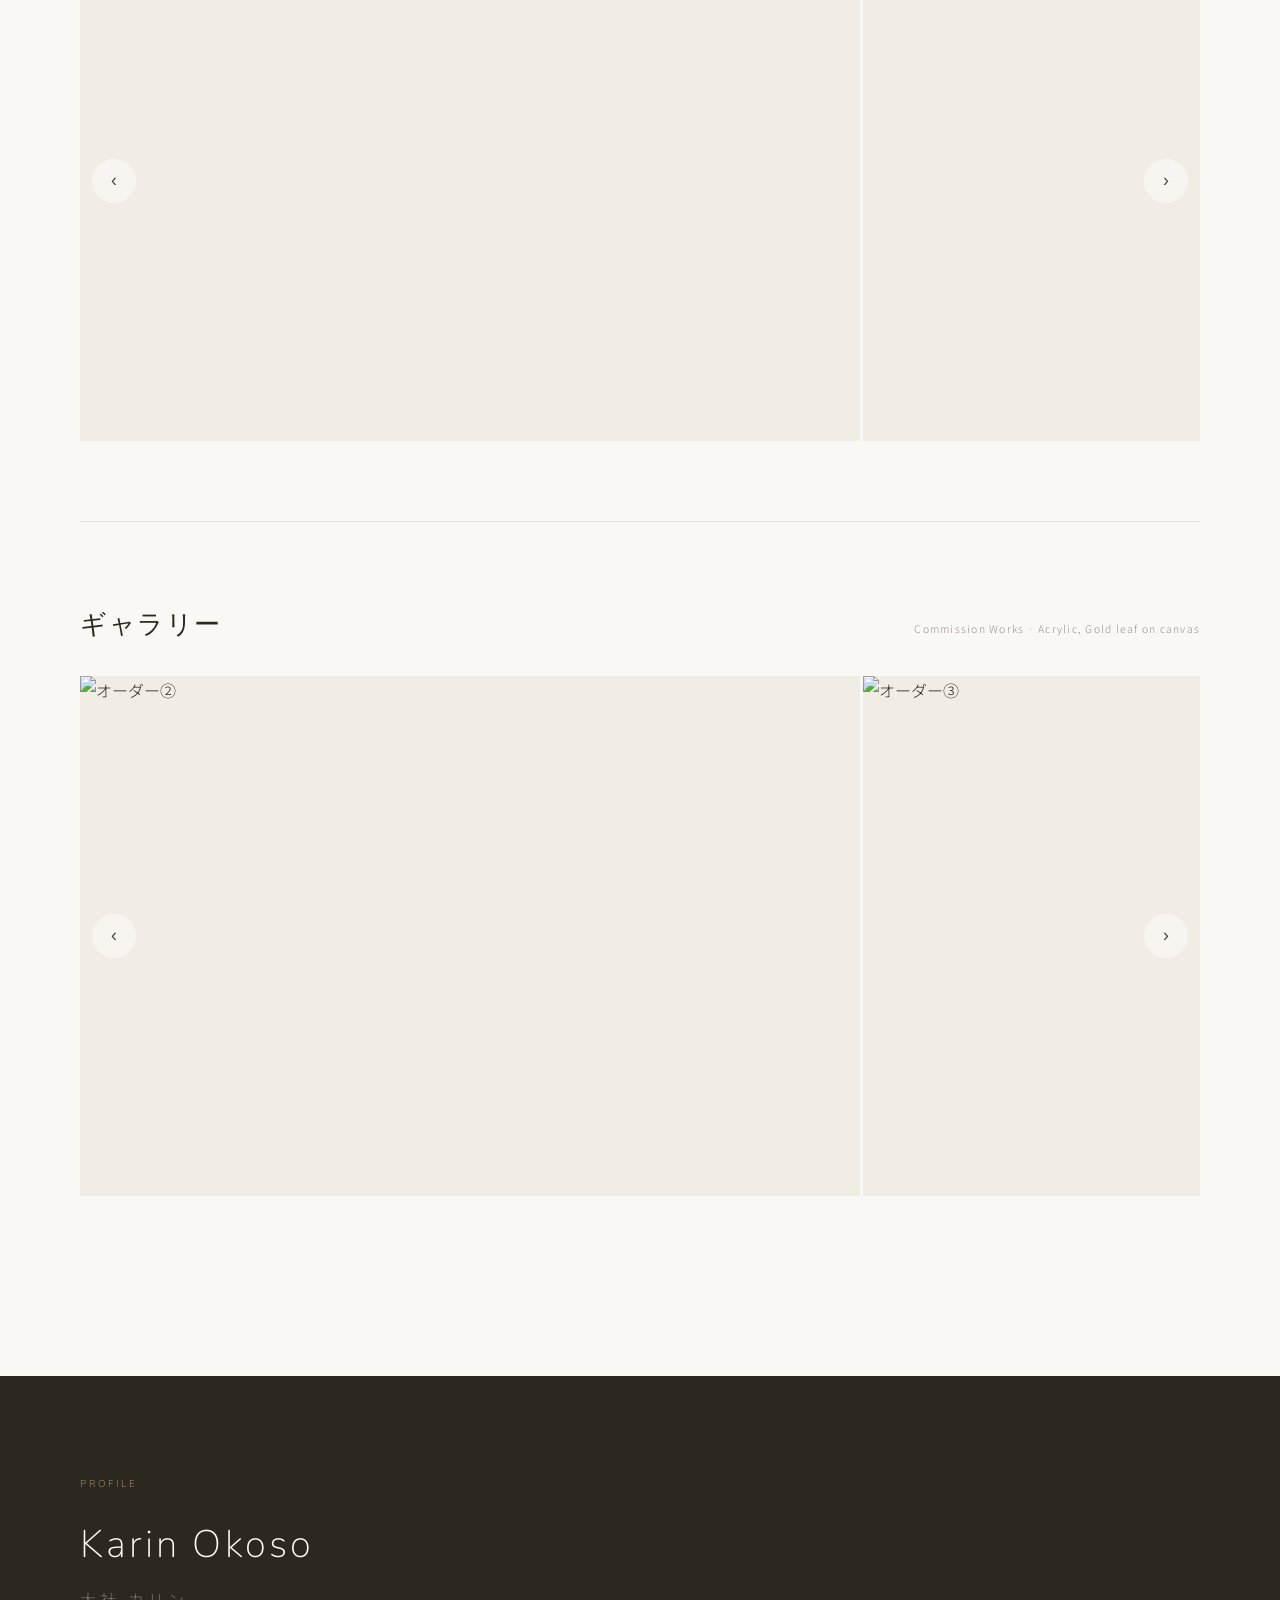
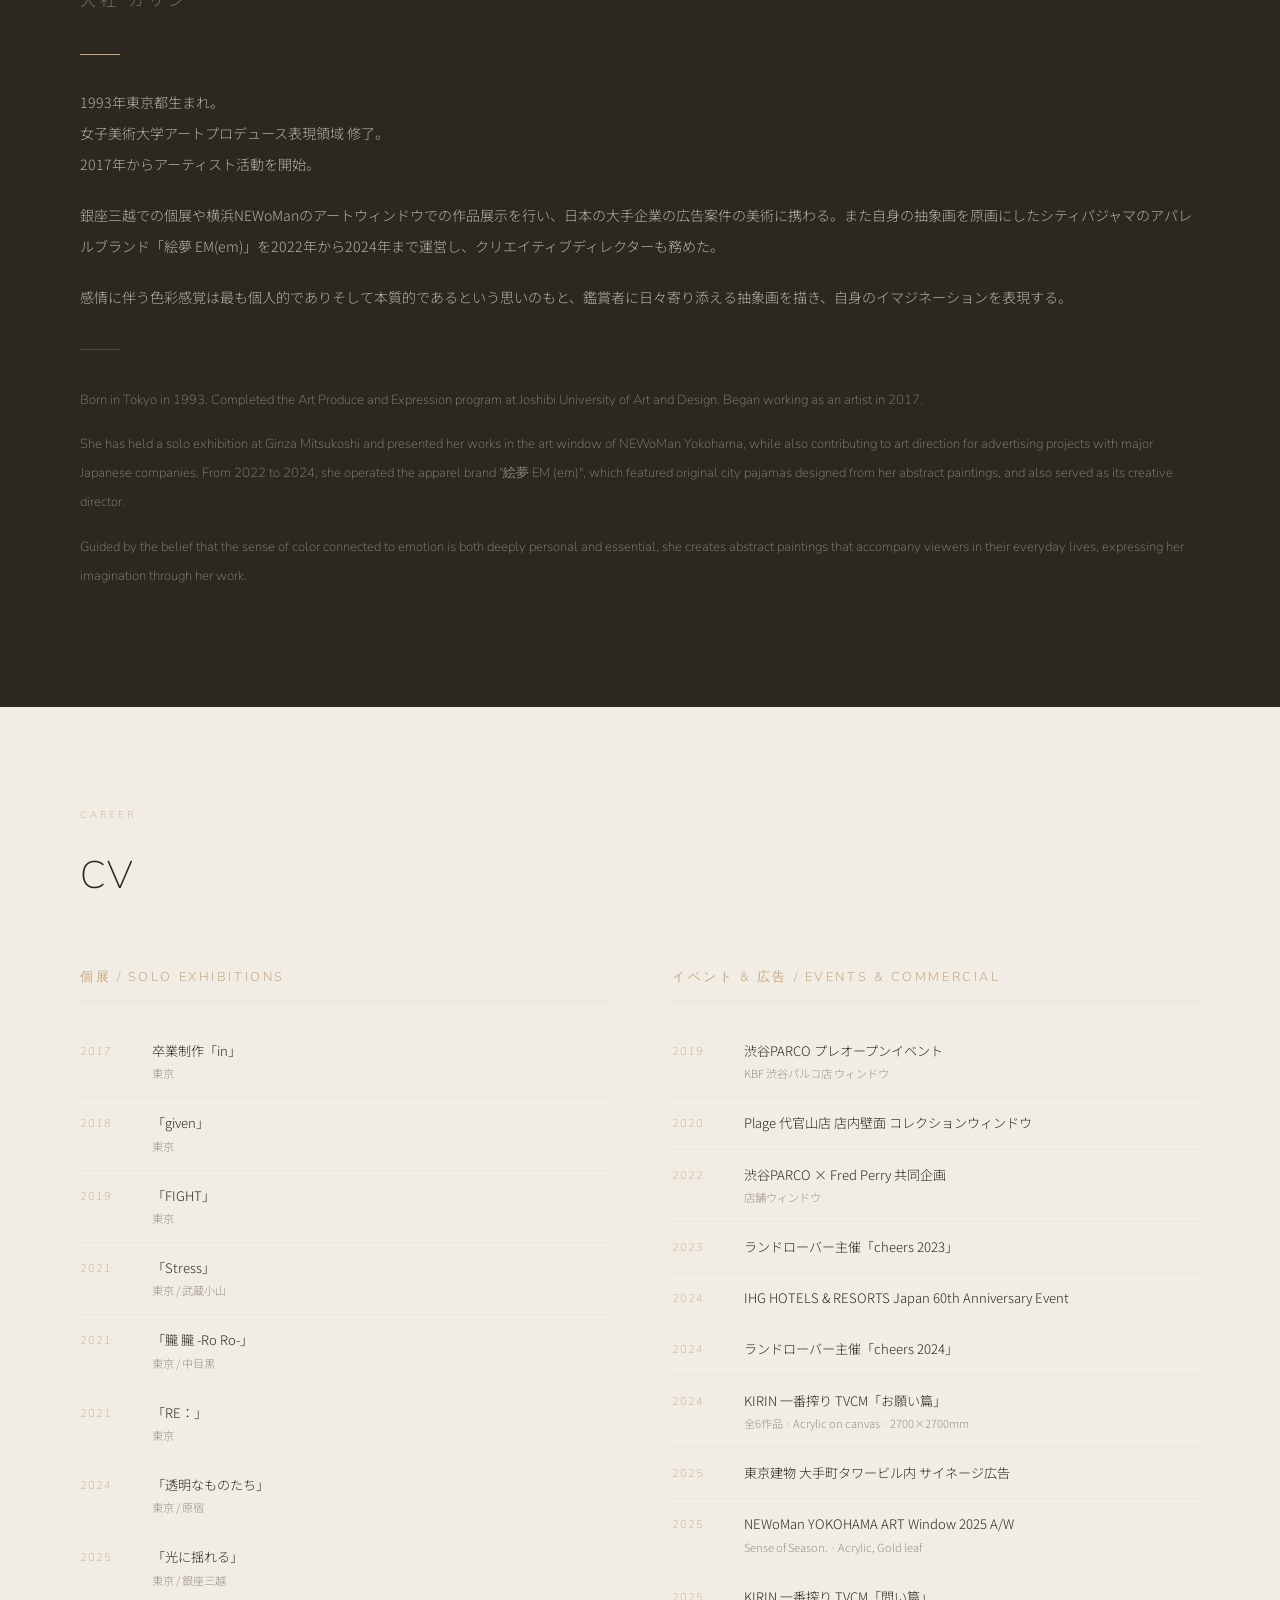
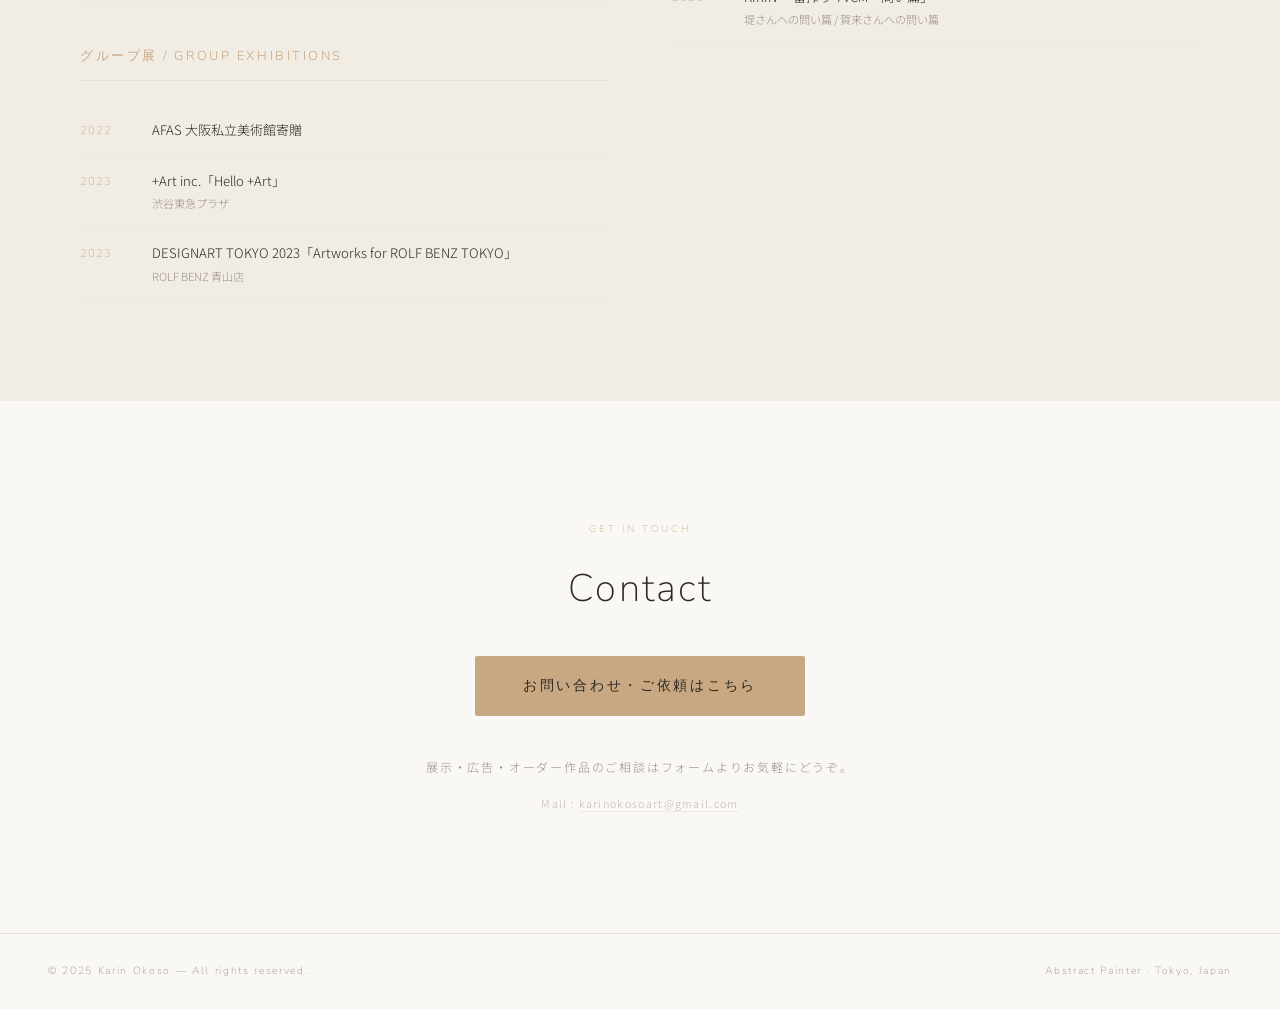
